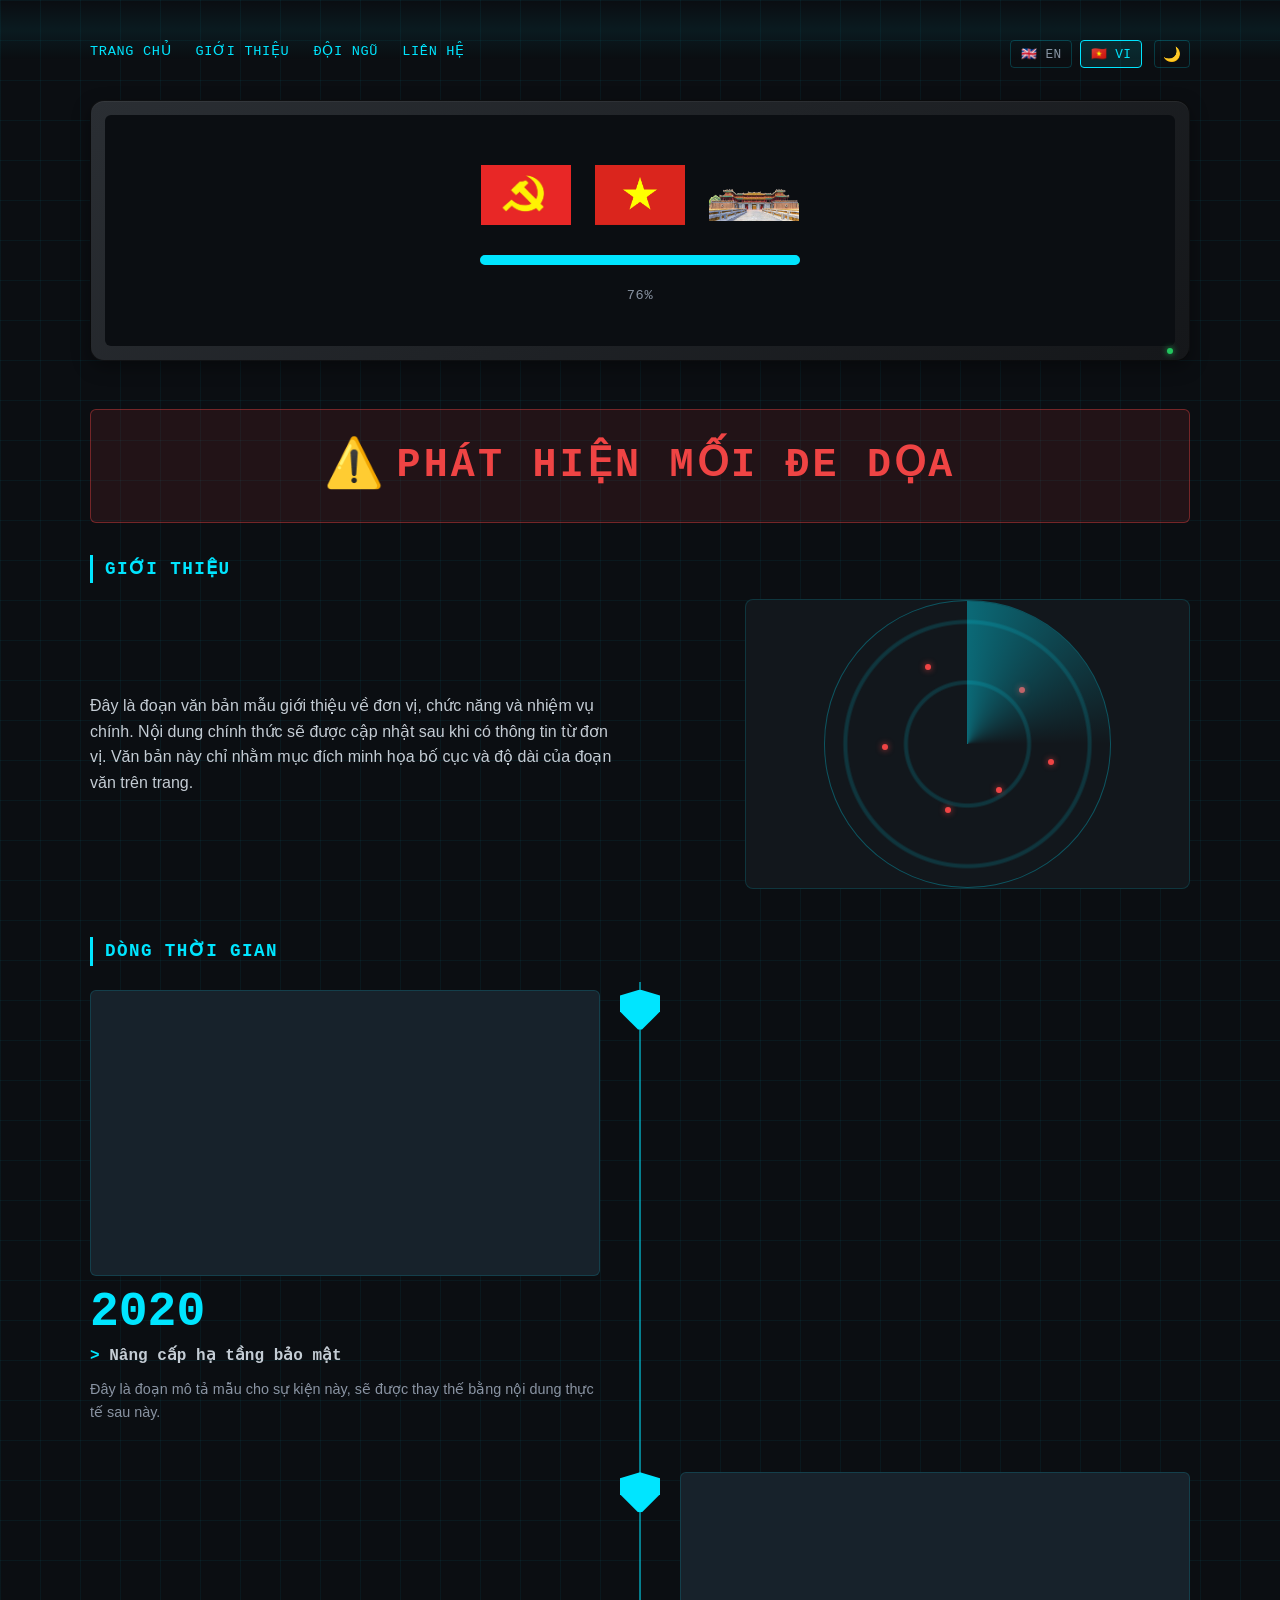
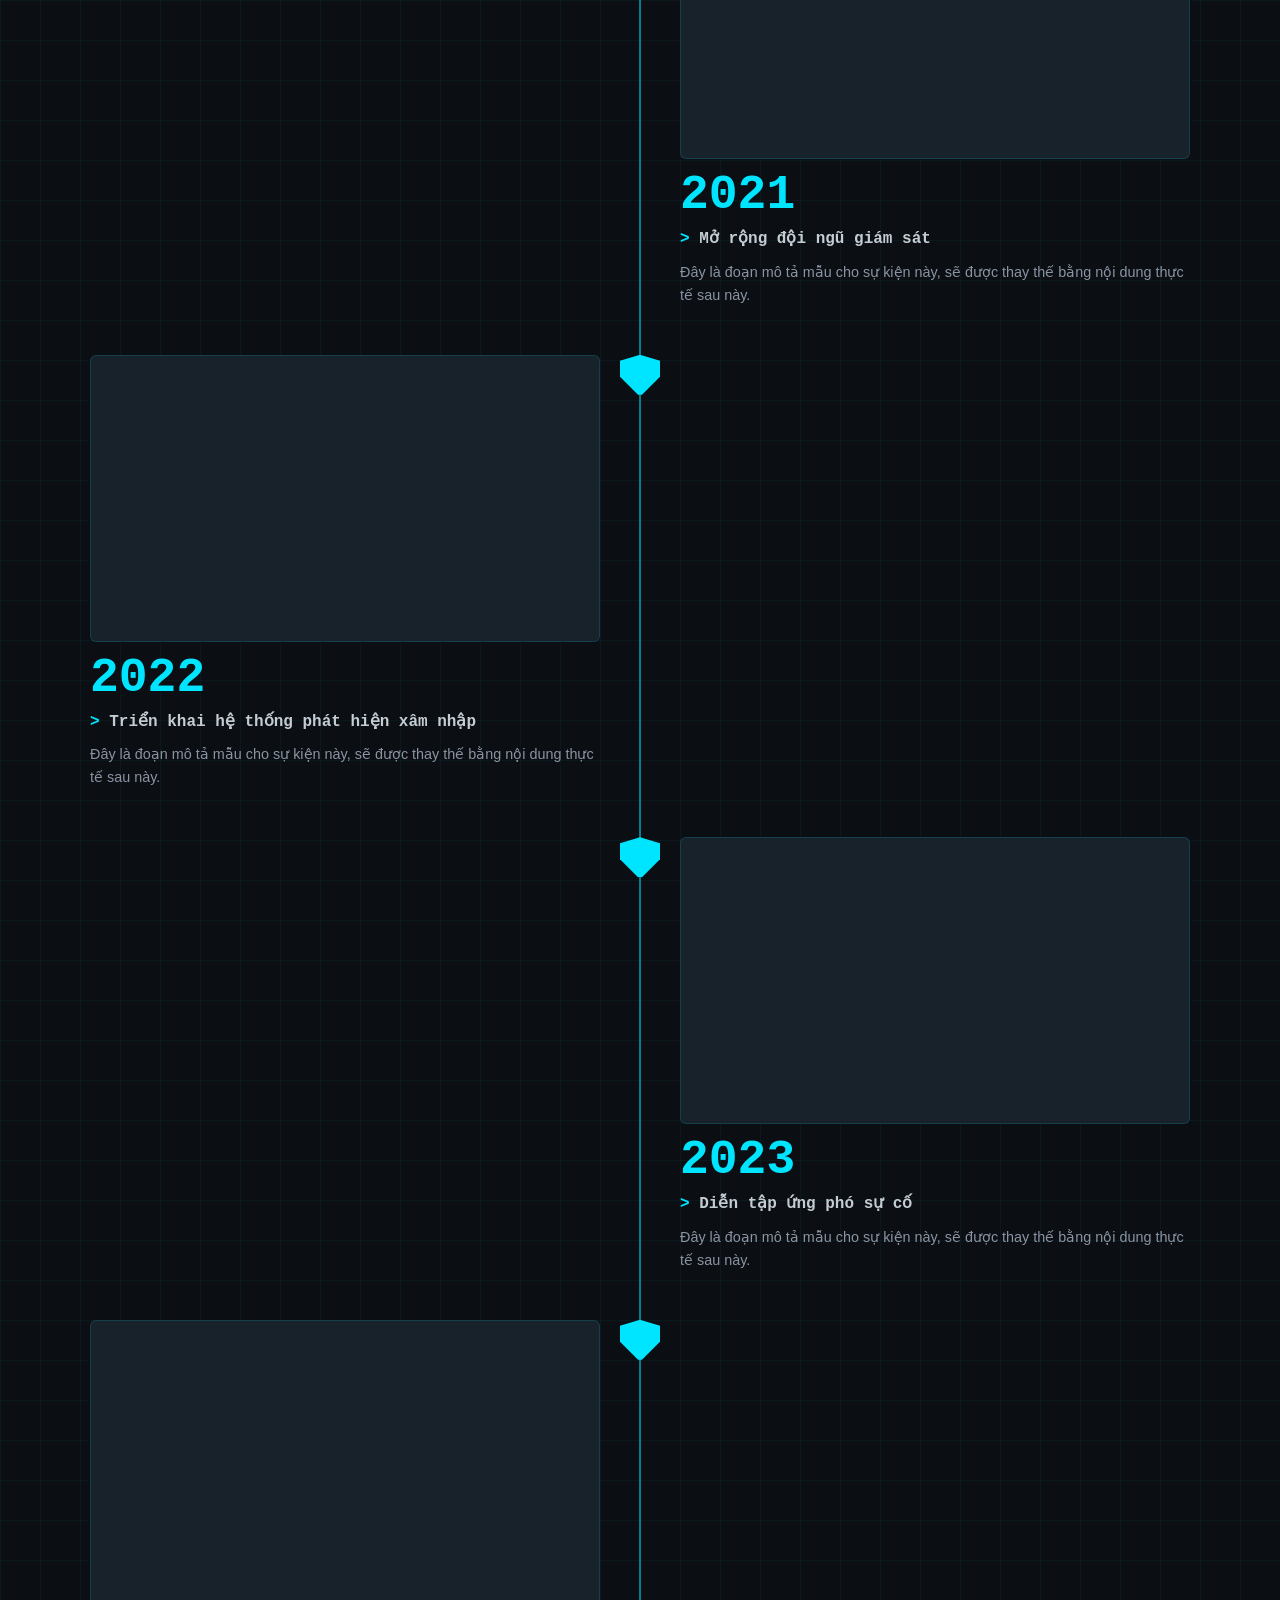
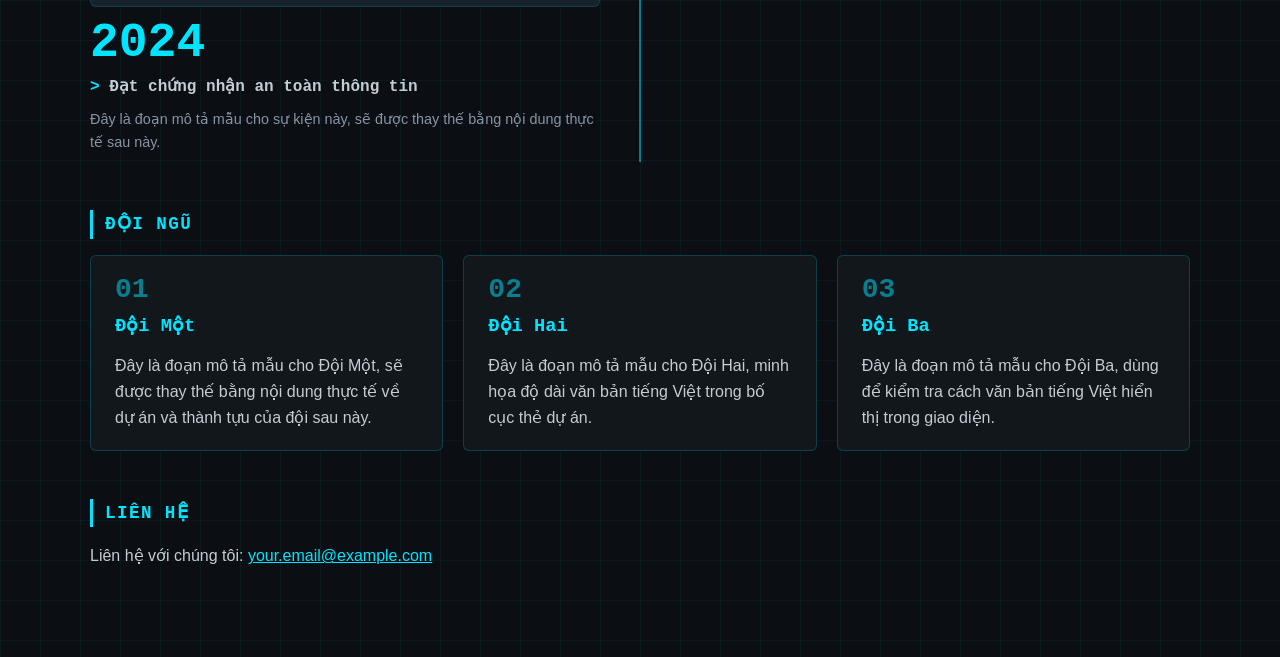
==== index.html @ 14182477 "Add pictures to carousel" ====
<!doctype html>
<html lang="vi">
  <head>
    <meta charset="UTF-8" />
    <meta name="viewport" content="width=device-width, initial-scale=1" />
    <title>Phòng PA05 Portfolio</title>
    <link rel="stylesheet" href="css/base.css" />
    <link rel="stylesheet" href="css/layout.css" />
    <link rel="stylesheet" href="css/components.css" />
    <link rel="stylesheet" href="css/animations.css" />
    <link rel="stylesheet" href="css/themes.css" />
  </head>
  <body data-i18n-title="pageTitleIndex">
    <div class="scanline" aria-hidden="true"></div>

    <a class="skip-link" href="#main-content">Skip to main content</a>

    <header>
      <div class="nav-bar">
        <nav aria-label="Primary">
          <a href="#top" data-i18n="navHome">Trang chủ</a>
          <a href="#about" data-i18n="navAbout">Giới thiệu</a>
          <a href="#teams" data-i18n="navTeams">Đội ngũ</a>
          <a href="#contact" data-i18n="navContact">Liên hệ</a>
        </nav>

        <div class="controls">
          <div class="lang-toggle" role="group" aria-label="Language">
            <button
              type="button"
              class="lang-btn"
              data-lang="en"
              aria-label="Switch to English"
              aria-pressed="false"
            >
              🇬🇧 EN
            </button>
            <button
              type="button"
              class="lang-btn"
              data-lang="vi"
              aria-label="Switch to Vietnamese"
              aria-pressed="true"
            >
              🇻🇳 VI
            </button>
          </div>

          <button
            type="button"
            class="theme-toggle"
            id="theme-toggle"
            aria-label="Toggle light/dark theme"
            aria-pressed="false"
          >
            <span class="theme-icon theme-icon-sun" aria-hidden="true"
              >☀️</span
            >
            <span class="theme-icon theme-icon-moon" aria-hidden="true"
              >🌙</span
            >
          </button>
        </div>
      </div>

      <div class="hero">
        <div class="hero-banner">
          <div class="hero-monitor">
            <div class="hero-monitor-screen" data-phase="final">
              <div class="hero-boot-phase hero-boot-phase--loading" aria-hidden="true">
                <div class="hero-boot-symbols">
                  <img
                    class="hero-boot-symbol hero-boot-symbol--hammer-sickle"
                    src="assets/images/emblem-hammer-sickle.webp"
                    alt=""
                  />
                  <img
                    class="hero-boot-symbol hero-boot-symbol--flag"
                    src="assets/images/vietnam-flag.webp"
                    alt=""
                  />
                  <img
                    class="hero-boot-symbol hero-boot-symbol--citadel"
                    src="assets/images/hue-citadel-cutout.png"
                    alt=""
                  />
                </div>
                <div class="hero-boot-bar-track">
                  <div class="hero-boot-bar-fill"></div>
                </div>
                <span class="hero-boot-percent">0%</span>
              </div>

              <div class="hero-boot-phase hero-boot-phase--logo" aria-hidden="true">
                <img class="hero-boot-logo" src="assets/images/logo.png" alt="" />
                <p class="hero-boot-waiting">Waiting....</p>
              </div>

              <div class="hero-final-layout">
                <div class="hero-name-column">
                  <h1 id="top" class="hero-name-lockup">
                    <span class="hero-name-line" data-i18n="heroNameLine1"
                      >PHÒNG AN NINH MẠNG VÀ PHÒNG CHỐNG TỘI PHẠM SỬ DỤNG CÔNG
                      NGHỆ CAO</span
                    >

                    <span class="hero-center-stack">
                      <span class="hero-center-item hero-center-item--logo is-active">
                        <img
                          class="hero-lockup-logo"
                          src="assets/images/logo.png"
                          alt="Phòng PA05 logo"
                        />
                      </span>
                      <span
                        class="hero-center-item hero-center-item--days"
                        aria-hidden="true"
                      >
                        <span
                          class="hero-stat-number hero-stat-number--days"
                          data-hero-days-number
                        ></span>
                      </span>
                      <span
                        class="hero-center-item hero-center-item--duration"
                        aria-hidden="true"
                      >
                        <span
                          class="hero-stat-number hero-stat-number--duration"
                          data-hero-duration-number
                        ></span>
                      </span>
                    </span>

                    <span class="hero-cycle-label-stack">
                      <span
                        class="hero-cycle-label is-active"
                        data-i18n="heroNameLine2"
                        >CÔNG AN THÀNH PHỐ HUẾ</span
                      >
                      <span
                        class="hero-cycle-label"
                        data-i18n="heroDaysLabel"
                        aria-hidden="true"
                        >Số Ngày Từ Khi Thành Lập</span
                      >
                      <span
                        class="hero-cycle-label"
                        data-i18n="heroTimeLabel"
                        aria-hidden="true"
                        >Thời Gian Từ Khi Thành Lập</span
                      >
                    </span>
                  </h1>
                </div>

                <div
                  class="hero-carousel"
                  role="region"
                  aria-roledescription="carousel"
                  aria-label="Featured images"
                >
            <div class="carousel-track">
              <div
                class="carousel-slide carousel-slide--1 is-active"
                data-slide-index="0"
                aria-hidden="false"
              >
                <img
                  class="carousel-slide-img"
                  src="assets/images/carousel-1.jpg"
                  alt="Ceremony announcing the establishment of the Department of Cyber Security and Hi-Tech Crime Prevention, October 7, 2020"
                />
              </div>
              <div
                class="carousel-slide carousel-slide--2"
                data-slide-index="1"
                aria-hidden="true"
              >
                <img
                  class="carousel-slide-img"
                  src="assets/images/carousel-2.jpg"
                  alt="Officers taking part in a cybersecurity incident response drill"
                />
              </div>
              <div
                class="carousel-slide carousel-slide--3"
                data-slide-index="2"
                aria-hidden="true"
              >
                <img
                  class="carousel-slide-img"
                  src="assets/images/carousel-3.jpg"
                  alt="Officers monitoring systems during a cybersecurity exercise"
                />
              </div>
              <div
                class="carousel-slide carousel-slide--4"
                data-slide-index="3"
                aria-hidden="true"
              >
                <img
                  class="carousel-slide-img"
                  src="assets/images/carousel-4.jpg"
                  alt="Officers assisting with flood relief efforts in Huế"
                />
              </div>
              <div
                class="carousel-slide carousel-slide--5"
                data-slide-index="4"
                aria-hidden="true"
              >
                <img
                  class="carousel-slide-img"
                  src="assets/images/carousel-5.jpg"
                  alt="Department officers at the launch of an online safety awareness campaign"
                />
              </div>
            </div>

            <span class="carousel-corner carousel-corner--tl" aria-hidden="true"></span>
            <span class="carousel-corner carousel-corner--tr" aria-hidden="true"></span>
            <span class="carousel-corner carousel-corner--bl" aria-hidden="true"></span>
            <span class="carousel-corner carousel-corner--br" aria-hidden="true"></span>

            <div class="carousel-cam-label" aria-hidden="true">
              <span class="carousel-live-dot"></span>
              <span class="carousel-cam-text">CAM 01 // LIVE</span>
            </div>

            <button
              type="button"
              class="carousel-arrow carousel-arrow--prev"
              aria-label="Previous image"
            >
              &lsaquo;
            </button>
            <button
              type="button"
              class="carousel-arrow carousel-arrow--next"
              aria-label="Next image"
            >
              &rsaquo;
            </button>

            <div
              class="carousel-dots"
              role="tablist"
              aria-label="Slide navigation"
            >
              <span class="carousel-dot-item is-active">
                <svg class="carousel-dot-ring" viewBox="0 0 24 24" aria-hidden="true">
                  <circle class="carousel-dot-ring-track" cx="12" cy="12" r="10"></circle>
                  <circle class="carousel-dot-ring-fill" cx="12" cy="12" r="10"></circle>
                </svg>
                <button
                  type="button"
                  class="carousel-dot is-active"
                  data-slide-index="0"
                  role="tab"
                  aria-selected="true"
                  aria-label="Go to slide 1"
                ></button>
              </span>
              <span class="carousel-dot-item">
                <svg class="carousel-dot-ring" viewBox="0 0 24 24" aria-hidden="true">
                  <circle class="carousel-dot-ring-track" cx="12" cy="12" r="10"></circle>
                  <circle class="carousel-dot-ring-fill" cx="12" cy="12" r="10"></circle>
                </svg>
                <button
                  type="button"
                  class="carousel-dot"
                  data-slide-index="1"
                  role="tab"
                  aria-selected="false"
                  aria-label="Go to slide 2"
                ></button>
              </span>
              <span class="carousel-dot-item">
                <svg class="carousel-dot-ring" viewBox="0 0 24 24" aria-hidden="true">
                  <circle class="carousel-dot-ring-track" cx="12" cy="12" r="10"></circle>
                  <circle class="carousel-dot-ring-fill" cx="12" cy="12" r="10"></circle>
                </svg>
                <button
                  type="button"
                  class="carousel-dot"
                  data-slide-index="2"
                  role="tab"
                  aria-selected="false"
                  aria-label="Go to slide 3"
                ></button>
              </span>
              <span class="carousel-dot-item">
                <svg class="carousel-dot-ring" viewBox="0 0 24 24" aria-hidden="true">
                  <circle class="carousel-dot-ring-track" cx="12" cy="12" r="10"></circle>
                  <circle class="carousel-dot-ring-fill" cx="12" cy="12" r="10"></circle>
                </svg>
                <button
                  type="button"
                  class="carousel-dot"
                  data-slide-index="3"
                  role="tab"
                  aria-selected="false"
                  aria-label="Go to slide 4"
                ></button>
              </span>
              <span class="carousel-dot-item">
                <svg class="carousel-dot-ring" viewBox="0 0 24 24" aria-hidden="true">
                  <circle class="carousel-dot-ring-track" cx="12" cy="12" r="10"></circle>
                  <circle class="carousel-dot-ring-fill" cx="12" cy="12" r="10"></circle>
                </svg>
                <button
                  type="button"
                  class="carousel-dot"
                  data-slide-index="4"
                  role="tab"
                  aria-selected="false"
                  aria-label="Go to slide 5"
                ></button>
              </span>
            </div>
                </div>
              </div>
            </div>

            <span class="hero-monitor-power" aria-hidden="true"></span>
          </div>
        </div>
      </div>
    </header>

    <main id="main-content">
      <div class="security-sequence" aria-hidden="true">
        <div
          class="security-stage security-alert security-alert--danger"
          data-stage="threat"
        >
          <span class="security-icon" aria-hidden="true">⚠️</span>
          <span class="security-alert-text" data-i18n="securityThreatText"
            >PHÁT HIỆN MỐI ĐE DỌA</span
          >
        </div>
        <div class="security-stage security-terminal" data-stage="terminal">
          <div class="terminal-window">
            <div class="terminal-titlebar">
              <span class="terminal-dot terminal-dot--red"></span>
              <span class="terminal-dot terminal-dot--yellow"></span>
              <span class="terminal-dot terminal-dot--green"></span>
            </div>
            <div class="terminal-body">
              <span class="terminal-prompt">$</span>
              <span class="terminal-text" data-i18n="securityTerminalLine"></span
              ><span class="terminal-cursor">▌</span>
            </div>
          </div>
        </div>
        <div
          class="security-stage security-alert security-alert--safe is-active"
          data-stage="secure"
        >
          <span class="security-icon" aria-hidden="true">🛡️</span>
          <span class="security-alert-text" data-i18n="securitySecureText"
            >HỆ THỐNG AN TOÀN</span
          >
        </div>
      </div>

      <section id="about">
        <h2 data-i18n="aboutHeading">Giới thiệu</h2>
        <div class="about-grid">
          <p data-i18n="aboutText">
            Đây là đoạn văn bản mẫu giới thiệu về đơn vị, chức năng và nhiệm vụ
            chính. Nội dung chính thức sẽ được cập nhật sau khi có thông tin từ
            đơn vị. Văn bản này chỉ nhằm mục đích minh họa bố cục và độ dài của
            đoạn văn trên trang.
          </p>
          <div class="about-visual" aria-hidden="true">
            <div class="radar">
              <span class="radar-dot"></span>
              <span class="radar-dot"></span>
              <span class="radar-dot"></span>
              <span class="radar-dot"></span>
              <span class="radar-dot"></span>
              <span class="radar-dot"></span>
            </div>
          </div>
        </div>
      </section>

      <section id="timeline">
        <h2 data-i18n="timelineHeading">Dòng thời gian</h2>
        <div class="timeline">
          <div class="timeline-line" aria-hidden="true"></div>

          <div class="timeline-event timeline-event--left">
            <div class="timeline-marker" aria-hidden="true"></div>
            <div class="timeline-content">
              <div class="timeline-image" aria-hidden="true"></div>
              <span class="timeline-date" data-i18n="timeline1Date">2020</span>
              <h3 class="timeline-title">
                <span class="timeline-prefix" aria-hidden="true">&gt;</span>
                <span data-i18n="timeline1Title">Nâng cấp hạ tầng bảo mật</span>
              </h3>
              <p data-i18n="timeline1Text">
                Đây là đoạn mô tả mẫu cho sự kiện này, sẽ được thay thế bằng
                nội dung thực tế sau này.
              </p>
            </div>
          </div>

          <div class="timeline-event timeline-event--right">
            <div class="timeline-marker" aria-hidden="true"></div>
            <div class="timeline-content">
              <div class="timeline-image" aria-hidden="true"></div>
              <span class="timeline-date" data-i18n="timeline2Date">2021</span>
              <h3 class="timeline-title">
                <span class="timeline-prefix" aria-hidden="true">&gt;</span>
                <span data-i18n="timeline2Title">Mở rộng đội ngũ giám sát</span>
              </h3>
              <p data-i18n="timeline2Text">
                Đây là đoạn mô tả mẫu cho sự kiện này, sẽ được thay thế bằng
                nội dung thực tế sau này.
              </p>
            </div>
          </div>

          <div class="timeline-event timeline-event--left">
            <div class="timeline-marker" aria-hidden="true"></div>
            <div class="timeline-content">
              <div class="timeline-image" aria-hidden="true"></div>
              <span class="timeline-date" data-i18n="timeline3Date">2022</span>
              <h3 class="timeline-title">
                <span class="timeline-prefix" aria-hidden="true">&gt;</span>
                <span data-i18n="timeline3Title"
                  >Triển khai hệ thống phát hiện xâm nhập</span
                >
              </h3>
              <p data-i18n="timeline3Text">
                Đây là đoạn mô tả mẫu cho sự kiện này, sẽ được thay thế bằng
                nội dung thực tế sau này.
              </p>
            </div>
          </div>

          <div class="timeline-event timeline-event--right">
            <div class="timeline-marker" aria-hidden="true"></div>
            <div class="timeline-content">
              <div class="timeline-image" aria-hidden="true"></div>
              <span class="timeline-date" data-i18n="timeline4Date">2023</span>
              <h3 class="timeline-title">
                <span class="timeline-prefix" aria-hidden="true">&gt;</span>
                <span data-i18n="timeline4Title">Diễn tập ứng phó sự cố</span>
              </h3>
              <p data-i18n="timeline4Text">
                Đây là đoạn mô tả mẫu cho sự kiện này, sẽ được thay thế bằng
                nội dung thực tế sau này.
              </p>
            </div>
          </div>

          <div class="timeline-event timeline-event--left">
            <div class="timeline-marker" aria-hidden="true"></div>
            <div class="timeline-content">
              <div class="timeline-image" aria-hidden="true"></div>
              <span class="timeline-date" data-i18n="timeline5Date">2024</span>
              <h3 class="timeline-title">
                <span class="timeline-prefix" aria-hidden="true">&gt;</span>
                <span data-i18n="timeline5Title"
                  >Đạt chứng nhận an toàn thông tin</span
                >
              </h3>
              <p data-i18n="timeline5Text">
                Đây là đoạn mô tả mẫu cho sự kiện này, sẽ được thay thế bằng
                nội dung thực tế sau này.
              </p>
            </div>
          </div>
        </div>
      </section>

      <section id="teams">
        <h2 data-i18n="teamsHeading">Đội ngũ</h2>
        <div class="team-list">
          <a class="team-card-link" href="team-1.html">
            <div class="team-card">
              <span class="card-number" aria-hidden="true">01</span>
              <h3 data-i18n="team1Title">Đội Một</h3>
              <p data-i18n="team1CardBlurb">
                Đây là đoạn mô tả mẫu cho Đội Một, sẽ được thay thế bằng nội
                dung thực tế về dự án và thành tựu của đội sau này.
              </p>
            </div>
          </a>
          <a class="team-card-link" href="team-2.html">
            <div class="team-card">
              <span class="card-number" aria-hidden="true">02</span>
              <h3 data-i18n="team2Title">Đội Hai</h3>
              <p data-i18n="team2CardBlurb">
                Đây là đoạn mô tả mẫu cho Đội Hai, minh họa độ dài văn bản
                tiếng Việt trong bố cục thẻ dự án.
              </p>
            </div>
          </a>
          <a class="team-card-link" href="team-3.html">
            <div class="team-card">
              <span class="card-number" aria-hidden="true">03</span>
              <h3 data-i18n="team3Title">Đội Ba</h3>
              <p data-i18n="team3CardBlurb">
                Đây là đoạn mô tả mẫu cho Đội Ba, dùng để kiểm tra cách văn bản
                tiếng Việt hiển thị trong giao diện.
              </p>
            </div>
          </a>
        </div>
      </section>

      <section id="contact">
        <h2 data-i18n="contactHeading">Liên hệ</h2>
        <p>
          <span data-i18n="contactLabel">Liên hệ với chúng tôi:</span>
          <a href="mailto:your.email@example.com">your.email@example.com</a>
        </p>
      </section>
    </main>

    <script src="js/translations.js" defer></script>
    <script src="js/theme-toggle.js" defer></script>
    <script src="js/language-toggle.js" defer></script>
    <script src="js/main.js" defer></script>
    <script src="js/carousel.js" defer></script>
    <script src="js/hero-sequence.js" defer></script>
    <script src="js/hero-cycle.js" defer></script>
    <script src="js/animations.js" defer></script>
  </body>
</html>
---- css/base.css ----
:root {
  --bg: #0b0e12;
  --bg-elevated: #12171c;
  --bg-hover: #17222b;
  --text: #c4ccd4;
  --text-muted: #8a94a3;
  --accent: #00e5ff;
  --accent-rgb: 0, 229, 255;
  --font-mono:
    ui-monospace, "SFMono-Regular", Consolas, "Liberation Mono", Menlo,
    monospace;
  --font-sans: -apple-system, "Segoe UI", Roboto, Helvetica, Arial, sans-serif;
}

html {
  box-sizing: border-box;
  scroll-behavior: smooth;
}

*,
*::before,
*::after {
  box-sizing: inherit;
}

.skip-link {
  position: absolute;
  left: -9999px;
  top: 0;
  background-color: var(--bg-elevated);
  color: var(--accent);
  font-family: var(--font-mono);
  padding: 0.5rem 1rem;
  border-radius: 0 0 6px 0;
  z-index: 100;
}

.skip-link:focus {
  left: 0;
}

body {
  background-color: var(--bg);
  background-image:
    linear-gradient(rgba(var(--accent-rgb), 0.05) 1px, transparent 1px),
    linear-gradient(90deg, rgba(var(--accent-rgb), 0.05) 1px, transparent 1px);
  background-size: 40px 40px;
  color: var(--text);
  font-family: var(--font-sans);
  line-height: 1.6;
  padding: 2rem 1.5rem;
  overflow-wrap: break-word;
  transition:
    background-color 0.3s ease,
    color 0.3s ease;
}

h1,
h2,
h3,
p {
  margin: 0;
}

h1,
h2,
h3 {
  font-family: var(--font-mono);
}

h1,
h2 {
  color: var(--accent);
}

h1 {
  font-size: clamp(2rem, 6vw, 3rem);
  letter-spacing: -0.02em;
  margin-bottom: 0.75rem;
}

h2 {
  text-transform: uppercase;
  letter-spacing: 0.08em;
  font-size: 1.1rem;
  border-left: 3px solid var(--accent);
  padding-left: 0.75rem;
  margin-bottom: 1rem;
}

a {
  color: var(--accent);
}
---- css/layout.css ----
header,
main,
body > h1,
body > p {
  max-width: 1100px;
  width: 100%;
  margin-left: auto;
  margin-right: auto;
}

header,
section {
  margin-bottom: 3rem;
}

header p {
  margin-bottom: 1.5rem;
  color: var(--text-muted);
  max-width: 40em;
}

.nav-bar {
  display: flex;
  flex-wrap: wrap;
  justify-content: space-between;
  align-items: center;
  gap: 1rem;
}

nav {
  display: flex;
  flex-wrap: wrap;
  gap: 1.5rem;
}

.controls {
  display: flex;
  align-items: center;
  gap: 0.75rem;
  flex-wrap: wrap;
}

.hero {
  margin-top: 2rem;
}

.about-grid {
  display: grid;
  grid-template-columns: 1fr;
  gap: 2rem;
  align-items: center;
}

@media (min-width: 768px) {
  .about-grid {
    grid-template-columns: 1.4fr 1fr;
  }
}

.about-grid p {
  max-width: 60ch;
}

.team-list {
  display: grid;
  grid-template-columns: 1fr;
  gap: 1.25rem;
}

@media (min-width: 640px) {
  .team-list {
    grid-template-columns: repeat(auto-fit, minmax(240px, 1fr));
  }
}
---- css/components.css ----
.hero-monitor {
  position: relative;
  border-radius: 14px;
  padding: 14px;
  background: linear-gradient(145deg, #2a2e33, #15171a);
  border: 1px solid rgba(0, 0, 0, 0.6);
  box-shadow:
    inset 0 1px 0 rgba(255, 255, 255, 0.05),
    0 6px 18px rgba(0, 0, 0, 0.35);
}

.hero-monitor-power {
  position: absolute;
  bottom: 6px;
  right: 16px;
  width: 6px;
  height: 6px;
  border-radius: 50%;
  background-color: #22c55e;
  box-shadow: 0 0 6px rgba(34, 197, 94, 0.9);
  animation: status-pulse 2.5s ease-in-out infinite;
}

.hero-monitor-screen {
  position: relative;
  border-radius: 6px;
  overflow: hidden;
  background-color: #0b0e12;
}

.hero-boot-phase {
  display: none;
  flex-direction: column;
  align-items: center;
  justify-content: center;
  gap: 1.25rem;
  min-height: 220px;
  padding: 2.5rem 1.5rem;
  text-align: center;
}

.hero-monitor-screen[data-phase="loading"] .hero-boot-phase--loading {
  display: flex;
}

.hero-monitor-screen[data-phase="logo"] .hero-boot-phase--logo {
  display: flex;
}

.hero-boot-symbols {
  display: flex;
  align-items: center;
  justify-content: center;
  gap: 1.5rem;
  height: clamp(50px, 10vw, 80px);
}

.hero-boot-symbol {
  height: 100%;
  width: auto;
  max-width: 90px;
  object-fit: contain;
  opacity: 0;
  transition: opacity 0.4s ease;
}

.hero-boot-symbol.is-active {
  opacity: 1;
}

.hero-boot-bar-track {
  width: 80%;
  max-width: 320px;
  height: 10px;
  border-radius: 6px;
  background-color: rgba(var(--accent-rgb), 0.15);
  overflow: hidden;
}

.hero-boot-bar-fill {
  width: 0%;
  height: 100%;
  background-color: var(--accent);
  box-shadow: 0 0 8px rgba(var(--accent-rgb), 0.6);
  transition: width 2.6s linear;
}

.hero-boot-percent {
  font-family: var(--font-mono);
  font-size: 0.85rem;
  letter-spacing: 0.05em;
  color: var(--text-muted);
}

.hero-boot-logo {
  width: clamp(80px, 14vw, 130px);
  height: auto;
  object-fit: contain;
  opacity: 0;
  animation: hero-fade-scale-in 0.8s ease-out forwards;
}

.hero-boot-waiting {
  margin: 0;
  font-family: var(--font-mono);
  font-size: 0.85rem;
  letter-spacing: 0.05em;
  color: var(--text-muted);
}

.hero-final-layout {
  display: none;
  grid-template-columns: 1fr;
  gap: 1.5rem;
  padding: 1rem;
}

.hero-monitor-screen[data-phase="final"] .hero-final-layout {
  display: grid;
}

@media (min-width: 768px) {
  .hero-final-layout {
    grid-template-columns: 1fr 2fr;
    gap: 2rem;
  }
}

.hero-name-column {
  display: flex;
  align-items: center;
  justify-content: center;
}

.hero-name-lockup {
  display: flex;
  flex-direction: column;
  align-items: center;
  text-align: center;
  gap: 0.6rem;
  margin: 0;
}

.hero-name-line,
.hero-cycle-label {
  font-family: var(--font-mono);
  font-size: clamp(0.7rem, 1.6vw, 0.85rem);
  font-weight: 700;
  letter-spacing: 0.04em;
  line-height: 1.4;
  color: var(--accent);
}

.hero-lockup-logo {
  width: clamp(70px, 12vw, 110px);
  height: auto;
  display: block;
}

.hero-center-stack,
.hero-cycle-label-stack {
  display: grid;
  justify-items: center;
  align-items: center;
  width: 100%;
}

.hero-center-item,
.hero-cycle-label {
  grid-area: 1 / 1;
  opacity: 0;
  transition: opacity 0.6s ease;
}

.hero-center-item.is-active,
.hero-cycle-label.is-active {
  opacity: 1;
}

.hero-stat-number {
  font-family: var(--font-mono);
  font-weight: 700;
  color: var(--accent);
  line-height: 1;
  text-align: center;
}

.hero-stat-number--days {
  font-size: clamp(1.75rem, 6vw, 2.75rem);
  white-space: nowrap;
}

.hero-stat-number--duration {
  font-size: clamp(1rem, 3vw, 1.35rem);
  letter-spacing: 0.02em;
}

.hero-carousel {
  position: relative;
  width: 100%;
  aspect-ratio: 16 / 9;
  overflow: hidden;
  border-radius: 8px;
  border: 1px solid rgba(var(--accent-rgb), 0.2);
  background-color: var(--bg-elevated);
}

.carousel-track {
  position: relative;
  width: 100%;
  height: 100%;
}

.carousel-slide {
  position: absolute;
  inset: 0;
  display: flex;
  align-items: center;
  justify-content: center;
  opacity: 0;
  background-color: var(--bg-elevated);
  transition: opacity 1s ease;
}

.carousel-slide.is-active {
  opacity: 1;
  z-index: 1;
  animation: kenburns 6s ease-out forwards;
}

.carousel-slide-img {
  width: 100%;
  height: 100%;
  object-fit: cover;
  display: block;
}

.carousel-corner {
  position: absolute;
  width: 18px;
  height: 18px;
  z-index: 3;
  opacity: 0.9;
  pointer-events: none;
}

.carousel-corner--tl {
  top: 8px;
  left: 8px;
  border-top: 2px solid var(--accent);
  border-left: 2px solid var(--accent);
}

.carousel-corner--tr {
  top: 8px;
  right: 8px;
  border-top: 2px solid var(--accent);
  border-right: 2px solid var(--accent);
}

.carousel-corner--bl {
  bottom: 8px;
  left: 8px;
  border-bottom: 2px solid var(--accent);
  border-left: 2px solid var(--accent);
}

.carousel-corner--br {
  bottom: 8px;
  right: 8px;
  border-bottom: 2px solid var(--accent);
  border-right: 2px solid var(--accent);
}

.carousel-cam-label {
  position: absolute;
  bottom: 10px;
  left: 30px;
  z-index: 3;
  display: flex;
  align-items: center;
  gap: 0.4rem;
  padding: 0.2rem 0.5rem;
  border-radius: 3px;
  background-color: rgba(0, 0, 0, 0.4);
  font-family: var(--font-mono);
  font-size: 0.65rem;
  letter-spacing: 0.05em;
  color: #ffffff;
}

.carousel-live-dot {
  width: 6px;
  height: 6px;
  border-radius: 50%;
  background-color: #ef4444;
  box-shadow: 0 0 4px rgba(239, 68, 68, 0.8);
  animation: status-pulse 2s ease-in-out infinite;
}

.carousel-arrow {
  position: absolute;
  top: 50%;
  transform: translateY(-50%);
  z-index: 3;
  display: inline-flex;
  align-items: center;
  justify-content: center;
  width: 2.25rem;
  height: 2.25rem;
  border-radius: 50%;
  border: 1px solid rgba(var(--accent-rgb), 0.4);
  background-color: rgba(0, 0, 0, 0.35);
  color: #ffffff;
  font-size: 1.25rem;
  line-height: 1;
  cursor: pointer;
  transition:
    background-color 0.2s ease,
    border-color 0.2s ease,
    transform 0.1s ease;
}

.carousel-arrow:hover,
.carousel-arrow:focus {
  background-color: rgba(0, 0, 0, 0.55);
  border-color: var(--accent);
}

.carousel-arrow:active {
  transform: translateY(-50%) scale(0.92);
}

.carousel-arrow--prev {
  left: 0.75rem;
}

.carousel-arrow--next {
  right: 0.75rem;
}

.carousel-dots {
  position: absolute;
  bottom: 0.75rem;
  left: 50%;
  transform: translateX(-50%);
  z-index: 3;
  display: flex;
  gap: 0.5rem;
}

.carousel-dot-item {
  position: relative;
  display: inline-flex;
  align-items: center;
  justify-content: center;
  width: 1.1rem;
  height: 1.1rem;
}

.carousel-dot-ring {
  position: absolute;
  inset: 0;
  width: 100%;
  height: 100%;
  transform: rotate(-90deg);
  opacity: 0;
  transition: opacity 0.2s ease;
  pointer-events: none;
}

.carousel-dot-item.is-active .carousel-dot-ring {
  opacity: 1;
}

.carousel-dot-ring-track {
  fill: none;
  stroke: rgba(255, 255, 255, 0.25);
  stroke-width: 1.5;
}

.carousel-dot-ring-fill {
  fill: none;
  stroke: var(--accent);
  stroke-width: 1.5;
  stroke-linecap: round;
  stroke-dasharray: 62.83;
  stroke-dashoffset: 62.83;
}

.carousel-dot-item.is-active .carousel-dot-ring-fill {
  animation: carousel-ring-fill var(--ring-duration, 4000ms) linear forwards;
}

.carousel-dot {
  position: relative;
  z-index: 1;
  width: 0.55rem;
  height: 0.55rem;
  border-radius: 50%;
  border: 1px solid rgba(255, 255, 255, 0.6);
  background-color: rgba(255, 255, 255, 0.25);
  padding: 0;
  cursor: pointer;
  transition:
    background-color 0.2s ease,
    transform 0.15s ease;
}

.carousel-dot:hover,
.carousel-dot:focus {
  background-color: rgba(255, 255, 255, 0.6);
}

.carousel-dot.is-active {
  background-color: var(--accent);
  border-color: var(--accent);
  transform: scale(1.2);
  animation: carousel-dot-glow 1.6s ease-in-out infinite;
}

@media (max-width: 480px) {
  .carousel-arrow {
    width: 1.75rem;
    height: 1.75rem;
    font-size: 1rem;
  }

  .carousel-dot {
    width: 0.45rem;
    height: 0.45rem;
  }

  .carousel-corner {
    width: 12px;
    height: 12px;
  }

  .carousel-cam-label {
    left: 22px;
    font-size: 0.55rem;
    padding: 0.15rem 0.4rem;
  }
}

.security-sequence {
  display: grid;
  margin-bottom: 2rem;
}

.security-stage {
  grid-column: 1;
  grid-row: 1;
  width: 100%;
  display: flex;
  align-items: center;
  flex-wrap: wrap;
  gap: 0.75rem;
  min-width: 0;
  opacity: 0;
  pointer-events: none;
  transition: opacity 0.4s ease;
}

.security-stage.is-active {
  opacity: 1;
}

.security-alert {
  justify-content: center;
  padding: 1.5rem 1.5rem;
  border-radius: 6px;
  border: 1px solid transparent;
  font-family: var(--font-mono);
  transform: scale(0.85);
  transition:
    opacity 0.4s ease,
    transform 0.4s ease;
}

.security-alert.is-active {
  transform: scale(1);
}

.security-alert-text {
  font-size: clamp(1.5rem, 5vw, 2.5rem);
  font-weight: 700;
  letter-spacing: 0.08em;
  text-align: center;
}

.security-icon {
  flex-shrink: 0;
  font-size: clamp(1.75rem, 5.5vw, 3rem);
  line-height: 1;
}

.security-alert--danger {
  background-color: rgba(239, 68, 68, 0.1);
  border-color: rgba(239, 68, 68, 0.4);
  color: #ef4444;
}

.security-alert--danger.is-active {
  animation: security-alert-flicker 1.1s infinite;
}

.security-alert--danger.is-active .security-icon {
  animation: security-icon-flicker 0.35s infinite;
}

.security-alert--safe {
  background-color: rgba(34, 197, 94, 0.1);
  border-color: rgba(34, 197, 94, 0.4);
  color: #22c55e;
}

.security-alert--safe .security-icon {
  animation: status-pulse 2s ease-in-out infinite;
}

.security-terminal {
  align-items: stretch;
}

.terminal-window {
  width: 100%;
  border-radius: 6px;
  overflow: hidden;
  background-color: var(--bg-elevated);
  border: 1px solid rgba(var(--accent-rgb), 0.3);
  font-family: var(--font-mono);
  font-size: 0.85rem;
}

.terminal-titlebar {
  display: flex;
  gap: 0.4rem;
  padding: 0.5rem 0.75rem;
  background-color: rgba(var(--accent-rgb), 0.08);
  border-bottom: 1px solid rgba(var(--accent-rgb), 0.2);
}

.terminal-dot {
  width: 8px;
  height: 8px;
  border-radius: 50%;
}

.terminal-dot--red {
  background-color: #ef4444;
}

.terminal-dot--yellow {
  background-color: #eab308;
}

.terminal-dot--green {
  background-color: #22c55e;
}

.terminal-body {
  display: flex;
  align-items: center;
  flex-wrap: wrap;
  gap: 0.4rem;
  min-width: 0;
  padding: 0.75rem 1.25rem;
  color: var(--accent);
}

.terminal-prompt {
  font-weight: 700;
  flex-shrink: 0;
}

.terminal-text {
  min-width: 0;
  overflow-wrap: break-word;
}

.terminal-cursor {
  animation: terminal-cursor-blink 0.8s steps(1) infinite;
}

nav a {
  position: relative;
  display: inline-block;
  font-family: var(--font-mono);
  text-transform: uppercase;
  font-size: 0.85rem;
  letter-spacing: 0.05em;
  text-decoration: none;
  padding-bottom: 0.2rem;
  transition:
    transform 0.1s ease,
    text-shadow 0.2s ease;
}

nav a::after {
  content: "";
  position: absolute;
  left: 0;
  bottom: 0;
  width: 100%;
  height: 2px;
  background-color: var(--accent);
  transform: scaleX(0);
  transform-origin: left;
  transition: transform 0.2s ease;
}

nav a:hover,
nav a:focus {
  text-shadow: 0 0 8px rgba(var(--accent-rgb), 0.6);
}

nav a:hover::after,
nav a:focus::after {
  transform: scaleX(1);
}

nav a:active {
  transform: scale(0.95);
}

nav a.active {
  text-shadow: 0 0 8px rgba(var(--accent-rgb), 0.6);
}

nav a.active::after {
  transform: scaleX(1);
}

.lang-toggle {
  display: flex;
  gap: 0.5rem;
}

.lang-btn {
  font-family: var(--font-mono);
  font-size: 0.8rem;
  letter-spacing: 0.03em;
  color: var(--text-muted);
  background: transparent;
  border: 1px solid rgba(var(--accent-rgb), 0.2);
  border-radius: 4px;
  padding: 0.3rem 0.6rem;
  cursor: pointer;
  transition:
    color 0.2s ease,
    border-color 0.2s ease,
    background-color 0.2s ease,
    transform 0.1s ease;
}

.lang-btn:hover,
.lang-btn:focus {
  color: var(--accent);
  border-color: rgba(var(--accent-rgb), 0.5);
}

.lang-btn:active {
  transform: scale(0.95);
}

.lang-btn.is-active {
  color: var(--accent);
  border-color: var(--accent);
  background-color: rgba(var(--accent-rgb), 0.1);
}

.theme-toggle {
  display: inline-flex;
  align-items: center;
  justify-content: center;
  font-size: 0.9rem;
  line-height: 1;
  color: var(--text-muted);
  background: transparent;
  border: 1px solid rgba(var(--accent-rgb), 0.2);
  border-radius: 4px;
  padding: 0.35rem 0.5rem;
  cursor: pointer;
  transition:
    color 0.2s ease,
    border-color 0.2s ease,
    background-color 0.2s ease,
    transform 0.1s ease;
}

.theme-toggle:hover,
.theme-toggle:focus {
  color: var(--accent);
  border-color: rgba(var(--accent-rgb), 0.5);
}

.theme-toggle:active {
  transform: scale(0.95);
}

.theme-icon-sun {
  display: none;
}

.about-visual {
  display: flex;
  align-items: center;
  justify-content: center;
  min-height: 220px;
  border: 1px solid rgba(var(--accent-rgb), 0.15);
  border-radius: 8px;
  background-color: var(--bg-elevated);
}

.radar {
  position: relative;
  width: 65%;
  aspect-ratio: 1;
  border-radius: 50%;
  overflow: hidden;
  border: 1px solid rgba(var(--accent-rgb), 0.3);
  background: radial-gradient(
    circle,
    transparent 0 29%,
    rgba(var(--accent-rgb), 0.15) 30% 31%,
    transparent 32% 59%,
    rgba(var(--accent-rgb), 0.15) 60% 61%,
    transparent 62% 100%
  );
}

.radar::after {
  content: "";
  position: absolute;
  inset: 0;
  background: conic-gradient(rgba(var(--accent-rgb), 0.4), transparent 25%);
  animation: radar-spin 4s linear infinite;
}

.radar-dot {
  position: absolute;
  width: 6px;
  height: 6px;
  border-radius: 50%;
  background-color: #ef4444;
  box-shadow: 0 0 6px rgba(239, 68, 68, 0.8);
  opacity: 0;
  transform: scale(0.4);
  transition:
    opacity 0.25s ease,
    transform 0.25s ease;
  pointer-events: none;
}

.radar-dot.is-active {
  opacity: 1;
  transform: scale(1);
}

.radar-dot:nth-child(1) {
  top: 22%;
  left: 35%;
}

.radar-dot:nth-child(2) {
  top: 30%;
  left: 68%;
}

.radar-dot:nth-child(3) {
  top: 50%;
  left: 20%;
}

.radar-dot:nth-child(4) {
  top: 55%;
  left: 78%;
}

.radar-dot:nth-child(5) {
  top: 72%;
  left: 42%;
}

.radar-dot:nth-child(6) {
  top: 65%;
  left: 60%;
}

.team-card {
  position: relative;
  overflow: hidden;
  background-color: var(--bg-elevated);
  border: 1px solid rgba(var(--accent-rgb), 0.2);
  border-radius: 6px;
  padding: 1.25rem 1.5rem;
  min-width: 0;
  transition:
    transform 0.2s ease,
    box-shadow 0.2s ease,
    background-color 0.2s ease,
    border-color 0.2s ease;
}

.team-card::before {
  content: "";
  position: absolute;
  top: 0;
  left: 0;
  width: 40%;
  height: 100%;
  background: linear-gradient(
    100deg,
    transparent,
    rgba(var(--accent-rgb), 0.15),
    transparent
  );
  transform: translateX(-250%);
  transition: transform 0.6s ease;
  pointer-events: none;
}

.team-card-link:hover .team-card::before,
.team-card-link:focus .team-card::before {
  transform: translateX(250%);
}

.card-number {
  display: block;
  font-family: var(--font-mono);
  font-size: 1.75rem;
  font-weight: 700;
  color: var(--accent);
  opacity: 0.5;
  line-height: 1;
  margin-bottom: 0.5rem;
}

.team-card h3 {
  color: var(--accent);
  margin-bottom: 0.75rem;
}

.team-card-link:hover .team-card,
.team-card-link:focus .team-card {
  transform: translateY(-4px);
  box-shadow:
    0 0 24px rgba(var(--accent-rgb), 0.25),
    0 6px 16px rgba(0, 0, 0, 0.5);
  background-color: var(--bg-hover);
  border-color: rgba(var(--accent-rgb), 0.5);
}

.team-card-link {
  display: block;
  min-width: 0;
  color: inherit;
  text-decoration: none;
}

.timeline {
  position: relative;
  padding: 0.5rem 0;
}

.timeline-line {
  position: absolute;
  left: 50%;
  top: 0;
  bottom: 0;
  width: 2px;
  transform: translateX(-50%);
  background-color: rgba(var(--accent-rgb), 0.5);
  animation: timeline-pulse 2.5s ease-in-out infinite;
}

.timeline-event {
  position: relative;
  display: flex;
  width: 100%;
}

.timeline-event:not(:last-child) {
  margin-bottom: 3rem;
}

.timeline-event--left {
  justify-content: flex-start;
}

.timeline-event--right {
  justify-content: flex-end;
}

.timeline-event--left.timeline-reveal {
  transform: translateX(-40px);
}

.timeline-event--right.timeline-reveal {
  transform: translateX(40px);
}

.timeline-event.timeline-reveal {
  opacity: 0;
  transition:
    opacity 0.6s ease,
    transform 0.6s ease;
}

.timeline-event.timeline-reveal.is-visible {
  opacity: 1;
  transform: translateX(0);
}

.timeline-marker {
  position: absolute;
  left: 50%;
  top: 0;
  transform: translateX(-50%);
  width: clamp(1.75rem, 5vw, 2.5rem);
  height: clamp(1.75rem, 5vw, 2.5rem);
  background-color: var(--accent);
  clip-path: polygon(
    50% 0%,
    100% 15%,
    100% 55%,
    55% 100%,
    45% 100%,
    0% 55%,
    0% 15%
  );
  filter: drop-shadow(0 0 6px rgba(var(--accent-rgb), 0.6));
  z-index: 2;
}

.timeline-content {
  width: calc(50% - 2.5rem);
  min-width: 0;
}

.timeline-image {
  width: 100%;
  aspect-ratio: 16 / 9;
  background-color: var(--bg-hover);
  border: 1px solid rgba(var(--accent-rgb), 0.15);
  border-radius: 6px;
  margin-bottom: 0.75rem;
}

.timeline-date {
  display: block;
  font-family: var(--font-mono);
  font-size: clamp(2rem, 6vw, 3rem);
  font-weight: 700;
  line-height: 1;
  color: var(--accent);
  margin-bottom: 0.5rem;
}

.timeline-title {
  font-family: var(--font-mono);
  font-size: 1rem;
  margin-bottom: 0.5rem;
}

.timeline-prefix {
  color: var(--accent);
  font-weight: 700;
}

.timeline-content p {
  color: var(--text-muted);
  font-size: 0.9rem;
}

@media (max-width: 560px) {
  .timeline-content {
    width: calc(50% - 1.75rem);
  }

  .timeline-marker {
    width: 1.5rem;
    height: 1.5rem;
  }

  .timeline-image {
    margin-bottom: 0.5rem;
  }

  .timeline-title {
    font-size: 0.85rem;
  }

  .timeline-content p {
    font-size: 0.78rem;
  }

  .timeline-event:not(:last-child) {
    margin-bottom: 2rem;
  }
}
---- css/animations.css ----
@media (prefers-reduced-motion: reduce) {
  html {
    scroll-behavior: auto;
  }

  *,
  *::before,
  *::after {
    transition: none !important;
    animation: none !important;
  }
}

.scanline {
  position: fixed;
  top: 0;
  left: 0;
  width: 100%;
  height: 60px;
  background: linear-gradient(
    to bottom,
    transparent,
    rgba(var(--accent-rgb), 0.06),
    transparent
  );
  pointer-events: none;
  z-index: 1;
  animation: scanline-move 8s linear infinite;
}

@keyframes scanline-move {
  0% {
    transform: translateY(-60px);
  }
  100% {
    transform: translateY(100vh);
  }
}

.reveal {
  opacity: 0;
  transform: translateY(20px);
  transition:
    opacity 0.5s ease,
    transform 0.5s ease;
}

.reveal.is-visible {
  opacity: 1;
  transform: translateY(0);
}

@keyframes security-alert-flicker {
  0%,
  100% {
    opacity: 1;
    box-shadow: 0 0 16px rgba(239, 68, 68, 0.4);
    border-color: rgba(239, 68, 68, 0.9);
  }
  4% {
    opacity: 0.4;
    box-shadow: none;
    border-color: rgba(239, 68, 68, 0.4);
  }
  8% {
    opacity: 1;
  }
  12% {
    opacity: 0.3;
    box-shadow: none;
  }
  16% {
    opacity: 1;
    box-shadow: 0 0 16px rgba(239, 68, 68, 0.4);
  }
  45% {
    opacity: 0.5;
    box-shadow: none;
  }
  48% {
    opacity: 1;
  }
  70% {
    opacity: 0.35;
    box-shadow: none;
  }
  73% {
    opacity: 1;
    box-shadow: 0 0 16px rgba(239, 68, 68, 0.4);
  }
}

@keyframes security-icon-flicker {
  0%,
  49% {
    opacity: 1;
  }
  50%,
  100% {
    opacity: 0.3;
  }
}

@keyframes status-pulse {
  0%,
  100% {
    opacity: 1;
    transform: scale(1);
  }
  50% {
    opacity: 0.4;
    transform: scale(0.8);
  }
}

@keyframes terminal-cursor-blink {
  0%,
  49% {
    opacity: 1;
  }
  50%,
  100% {
    opacity: 0;
  }
}

@keyframes radar-spin {
  to {
    transform: rotate(360deg);
  }
}

@keyframes kenburns {
  0% {
    transform: scale(1) translate(0, 0);
  }
  100% {
    transform: scale(1.12) translate(-2%, -2%);
  }
}

@keyframes carousel-ring-fill {
  from {
    stroke-dashoffset: 62.83;
  }
  to {
    stroke-dashoffset: 0;
  }
}

@keyframes carousel-dot-glow {
  0%,
  100% {
    box-shadow: 0 0 4px rgba(var(--accent-rgb), 0.4);
  }
  50% {
    box-shadow: 0 0 10px rgba(var(--accent-rgb), 0.9);
  }
}

@keyframes hero-fade-scale-in {
  from {
    opacity: 0;
    transform: scale(0.85);
  }
  to {
    opacity: 1;
    transform: scale(1);
  }
}

@keyframes timeline-pulse {
  0%,
  100% {
    opacity: 0.6;
    box-shadow: 0 0 6px rgba(var(--accent-rgb), 0.4);
  }
  50% {
    opacity: 1;
    box-shadow: 0 0 16px rgba(var(--accent-rgb), 0.8);
  }
}
---- css/themes.css ----
:root[data-theme="light"] {
  --bg: #f4f6f8;
  --bg-elevated: #ffffff;
  --bg-hover: #e8ecf0;
  --text: #1b2430;
  --text-muted: #5b6572;
  --accent: #006c80;
  --accent-rgb: 0, 108, 128;
}

[data-theme="light"] .scanline {
  display: none;
}

[data-theme="light"] body {
  background-color: #ffffff;
  background-image: linear-gradient(180deg, #e9eef4 0, #ffffff 640px);
  background-repeat: no-repeat;
}

[data-theme="light"] .theme-icon-sun {
  display: inline;
}

[data-theme="light"] .theme-icon-moon {
  display: none;
}

[data-theme="light"] .about-visual {
  background: linear-gradient(
    135deg,
    rgba(var(--accent-rgb), 0.12),
    rgba(var(--accent-rgb), 0.02)
  );
  border-color: rgba(var(--accent-rgb), 0.3);
  box-shadow: 0 4px 16px rgba(16, 24, 40, 0.08);
}

[data-theme="light"] .radar {
  border-color: rgba(var(--accent-rgb), 0.45);
  background: radial-gradient(
    circle,
    transparent 0 29%,
    rgba(var(--accent-rgb), 0.28) 30% 31%,
    transparent 32% 59%,
    rgba(var(--accent-rgb), 0.28) 60% 61%,
    transparent 62% 100%
  );
}

[data-theme="light"] .radar::after {
  background: conic-gradient(rgba(var(--accent-rgb), 0.55), transparent 25%);
}

[data-theme="light"] .team-card {
  border-top: 3px solid var(--accent);
  box-shadow:
    0 1px 3px rgba(16, 24, 40, 0.06),
    0 4px 14px rgba(16, 24, 40, 0.07);
}

[data-theme="light"] .team-card-link:hover .team-card,
[data-theme="light"] .team-card-link:focus .team-card {
  box-shadow:
    0 10px 24px rgba(16, 24, 40, 0.12),
    0 2px 8px rgba(var(--accent-rgb), 0.18);
}
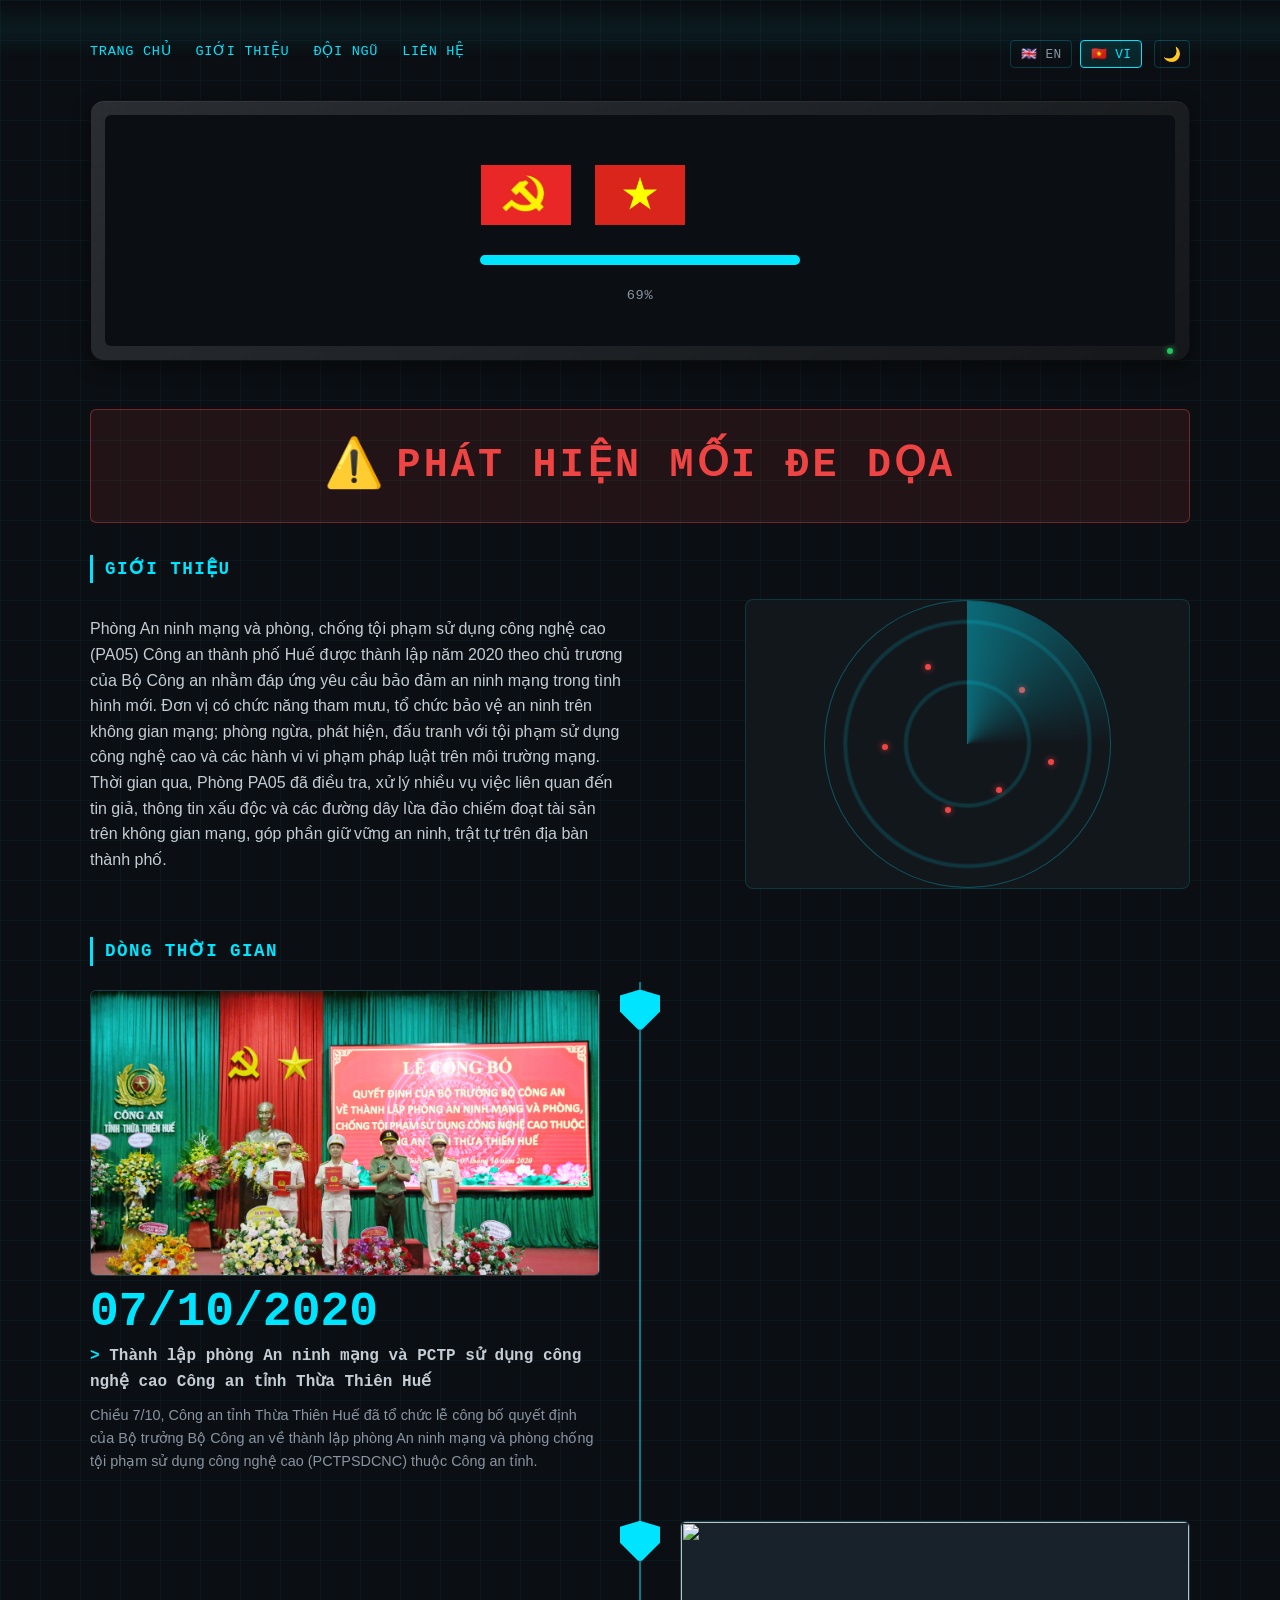
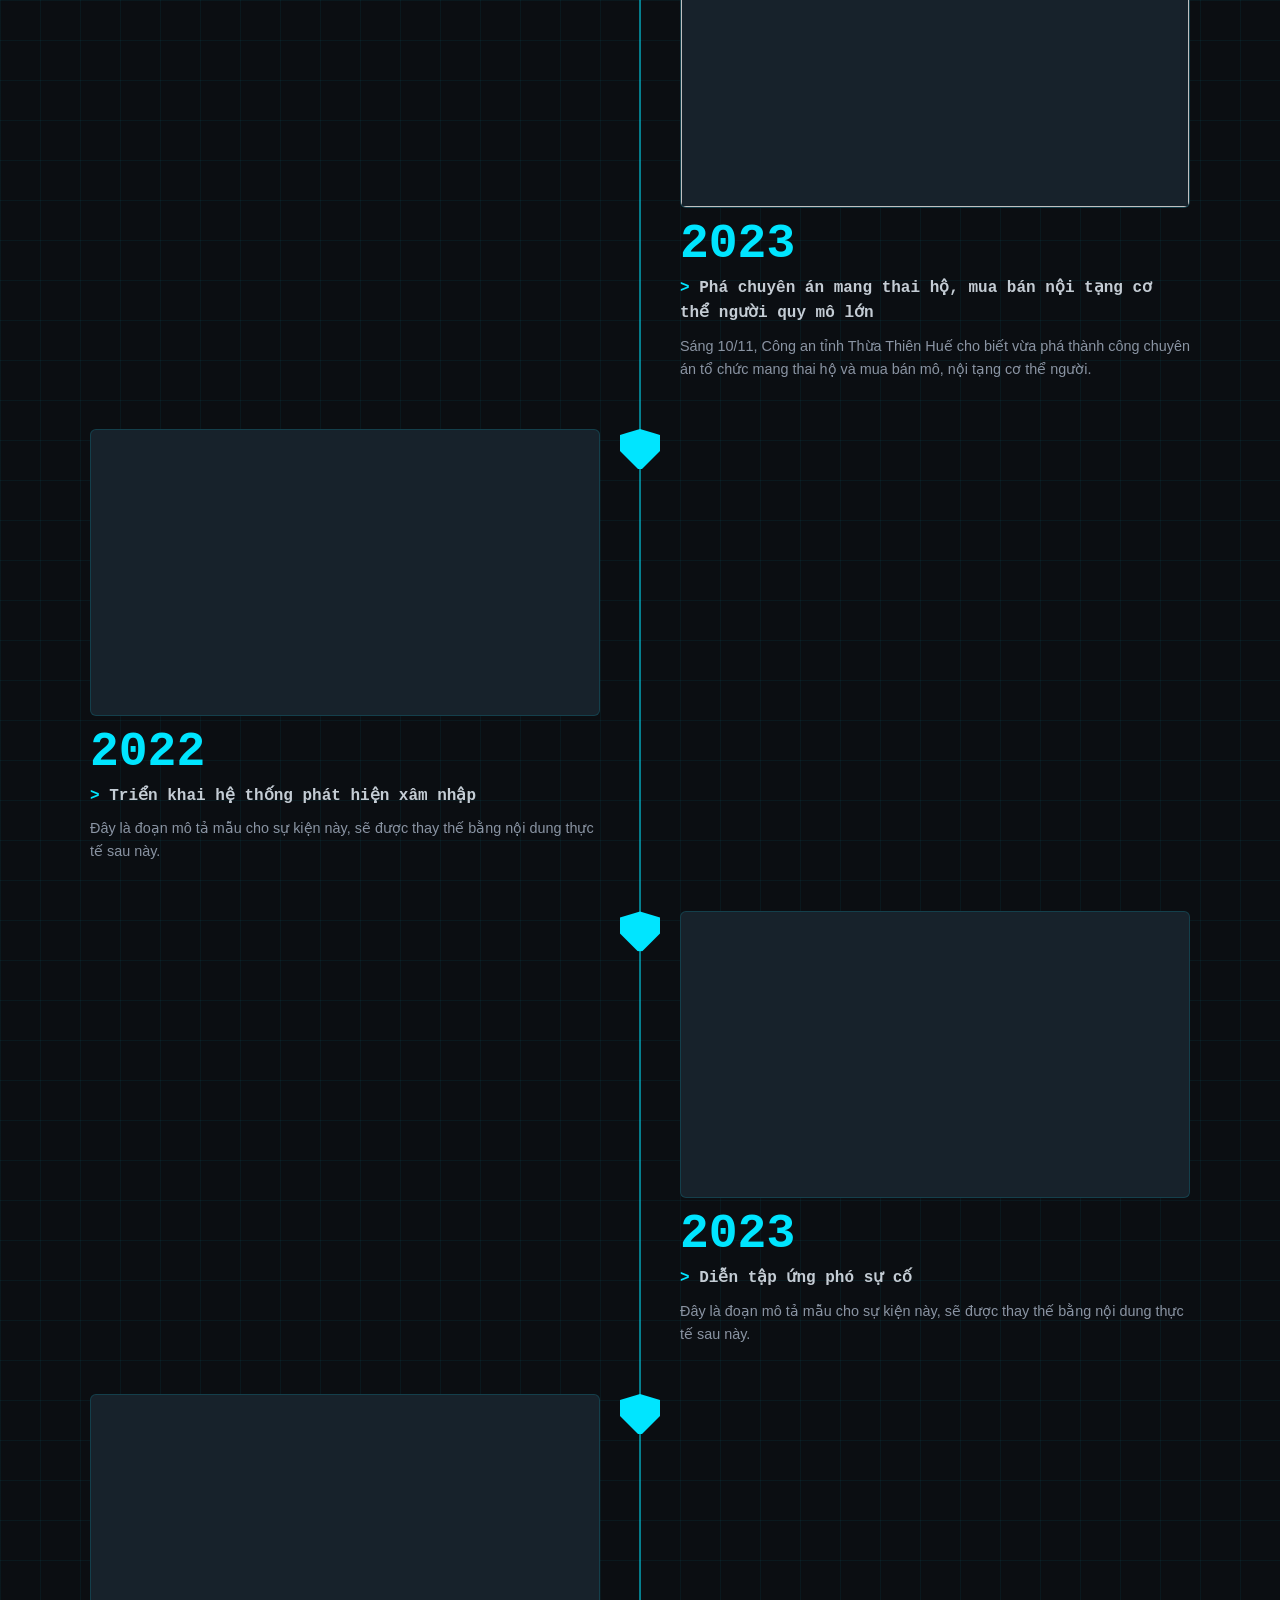
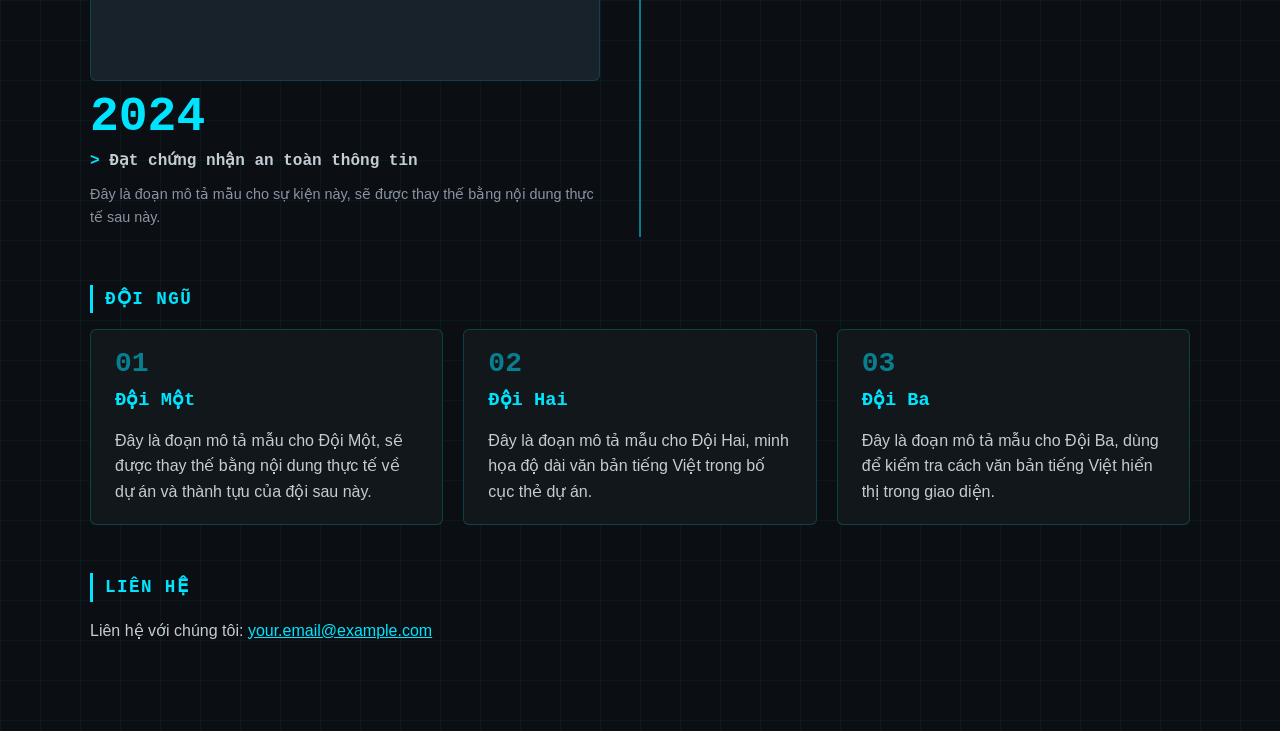
==== commit 26e67190: "Add events" ====
--- a/index.html
+++ b/index.html
@@ -395,15 +395,38 @@
           <div class="timeline-event timeline-event--left">
             <div class="timeline-marker" aria-hidden="true"></div>
             <div class="timeline-content">
-              <div class="timeline-image" aria-hidden="true"></div>
-              <span class="timeline-date" data-i18n="timeline1Date">2020</span>
+              <a
+                class="timeline-image timeline-image--link"
+                href="https://cand.vn/thanh-lap-phong-an-ninh-mang-va-pctp-su-dung-cong-nghe-cao-cong-an-tinh-thua-thien-hue-post583348.html"
+                target="_blank"
+                rel="noopener noreferrer"
+                aria-label="Read the full article (opens in a new tab)"
+              >
+                <img
+                  class="timeline-image-default"
+                  src="assets/images/default-1.jpg"
+                  alt=""
+                />
+                <img
+                  class="timeline-image-hover"
+                  src="assets/images/hover-1.jpg"
+                  alt=""
+                  aria-hidden="true"
+                />
+              </a>
+              <span class="timeline-date" data-i18n="timeline1Date">07/10/2020</span>
               <h3 class="timeline-title">
                 <span class="timeline-prefix" aria-hidden="true">&gt;</span>
-                <span data-i18n="timeline1Title">Nâng cấp hạ tầng bảo mật</span>
+                <span data-i18n="timeline1Title"
+                  >Thành lập phòng An ninh mạng và PCTP sử dụng công nghệ cao
+                  Công an tỉnh Thừa Thiên Huế</span
+                >
               </h3>
               <p data-i18n="timeline1Text">
-                Đây là đoạn mô tả mẫu cho sự kiện này, sẽ được thay thế bằng
-                nội dung thực tế sau này.
+                Chiều 7/10, Công an tỉnh Thừa Thiên Huế đã tổ chức lễ công bố
+                quyết định của Bộ trưởng Bộ Công an về thành lập phòng An ninh
+                mạng và phòng chống tội phạm sử dụng công nghệ cao
+                (PCTPSDCNC) thuộc Công an tỉnh.
               </p>
             </div>
           </div>
@@ -411,15 +434,37 @@
           <div class="timeline-event timeline-event--right">
             <div class="timeline-marker" aria-hidden="true"></div>
             <div class="timeline-content">
-              <div class="timeline-image" aria-hidden="true"></div>
-              <span class="timeline-date" data-i18n="timeline2Date">2021</span>
+              <a
+                class="timeline-image timeline-image--link"
+                href="https://baochinhphu.vn/pha-chuyen-an-mang-thai-ho-mua-ban-noi-tang-co-the-nguoi-quy-mo-lon-102231110115000641.htm"
+                target="_blank"
+                rel="noopener noreferrer"
+                aria-label="Read the full article (opens in a new tab)"
+              >
+                <img
+                  class="timeline-image-default"
+                  src="assets/images/default-2.jpg"
+                  alt=""
+                />
+                <img
+                  class="timeline-image-hover"
+                  src="assets/images/hover-2.jpg"
+                  alt=""
+                  aria-hidden="true"
+                />
+              </a>
+              <span class="timeline-date" data-i18n="timeline2Date">2023</span>
               <h3 class="timeline-title">
                 <span class="timeline-prefix" aria-hidden="true">&gt;</span>
-                <span data-i18n="timeline2Title">Mở rộng đội ngũ giám sát</span>
+                <span data-i18n="timeline2Title"
+                  >Phá chuyên án mang thai hộ, mua bán nội tạng cơ thể người
+                  quy mô lớn</span
+                >
               </h3>
               <p data-i18n="timeline2Text">
-                Đây là đoạn mô tả mẫu cho sự kiện này, sẽ được thay thế bằng
-                nội dung thực tế sau này.
+                Sáng 10/11, Công an tỉnh Thừa Thiên Huế cho biết vừa phá thành
+                công chuyên án tổ chức mang thai hộ và mua bán mô, nội tạng cơ
+                thể người.
               </p>
             </div>
           </div>
--- a/css/components.css
+++ b/css/components.css
@@ -948,6 +948,34 @@
   margin-bottom: 0.75rem;
 }
 
+.timeline-image--link {
+  position: relative;
+  display: block;
+  overflow: hidden;
+}
+
+.timeline-image-default,
+.timeline-image-hover {
+  position: absolute;
+  inset: 0;
+  width: 100%;
+  height: 100%;
+  object-fit: cover;
+  display: block;
+}
+
+.timeline-image-hover {
+  opacity: 0;
+  transition: opacity 0.5s ease;
+}
+
+@media (hover: hover) and (pointer: fine) {
+  .timeline-image--link:hover .timeline-image-hover,
+  .timeline-image--link:focus-visible .timeline-image-hover {
+    opacity: 1;
+  }
+}
+
 .timeline-date {
   display: block;
   font-family: var(--font-mono);
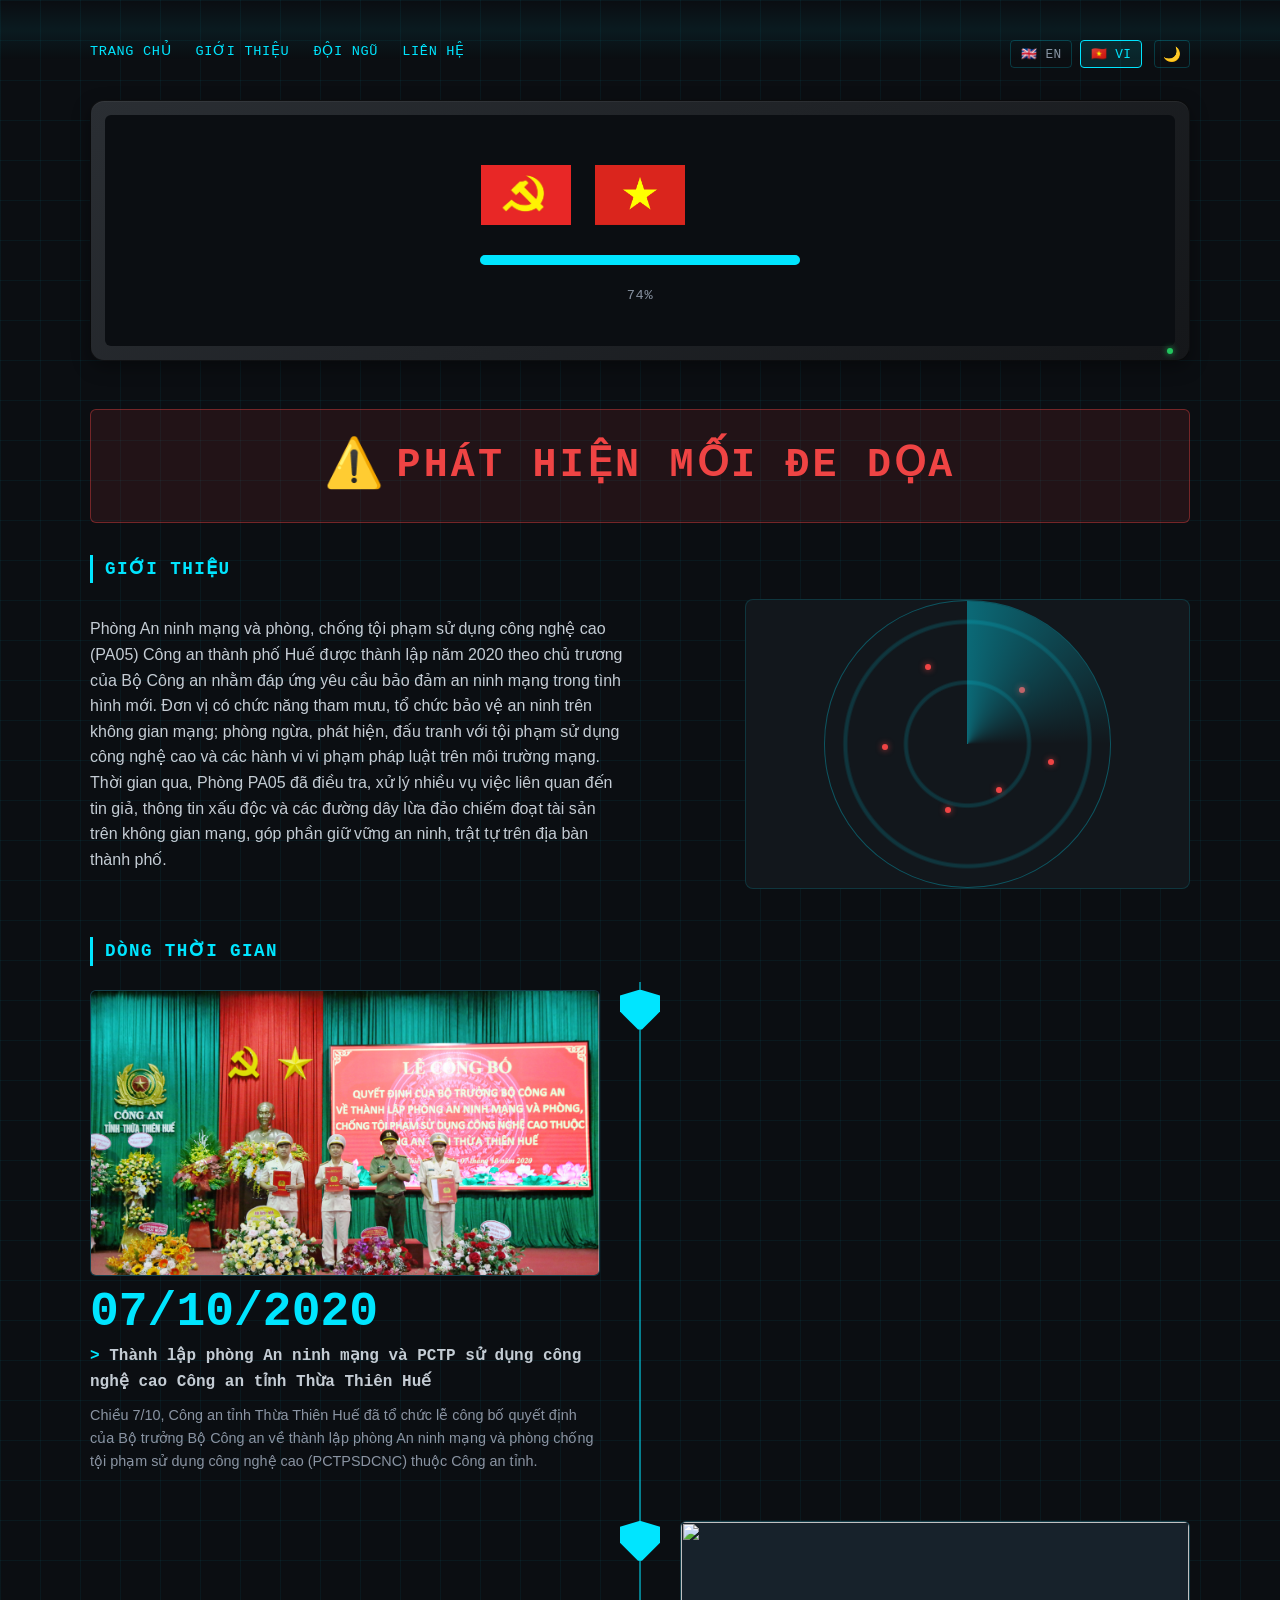
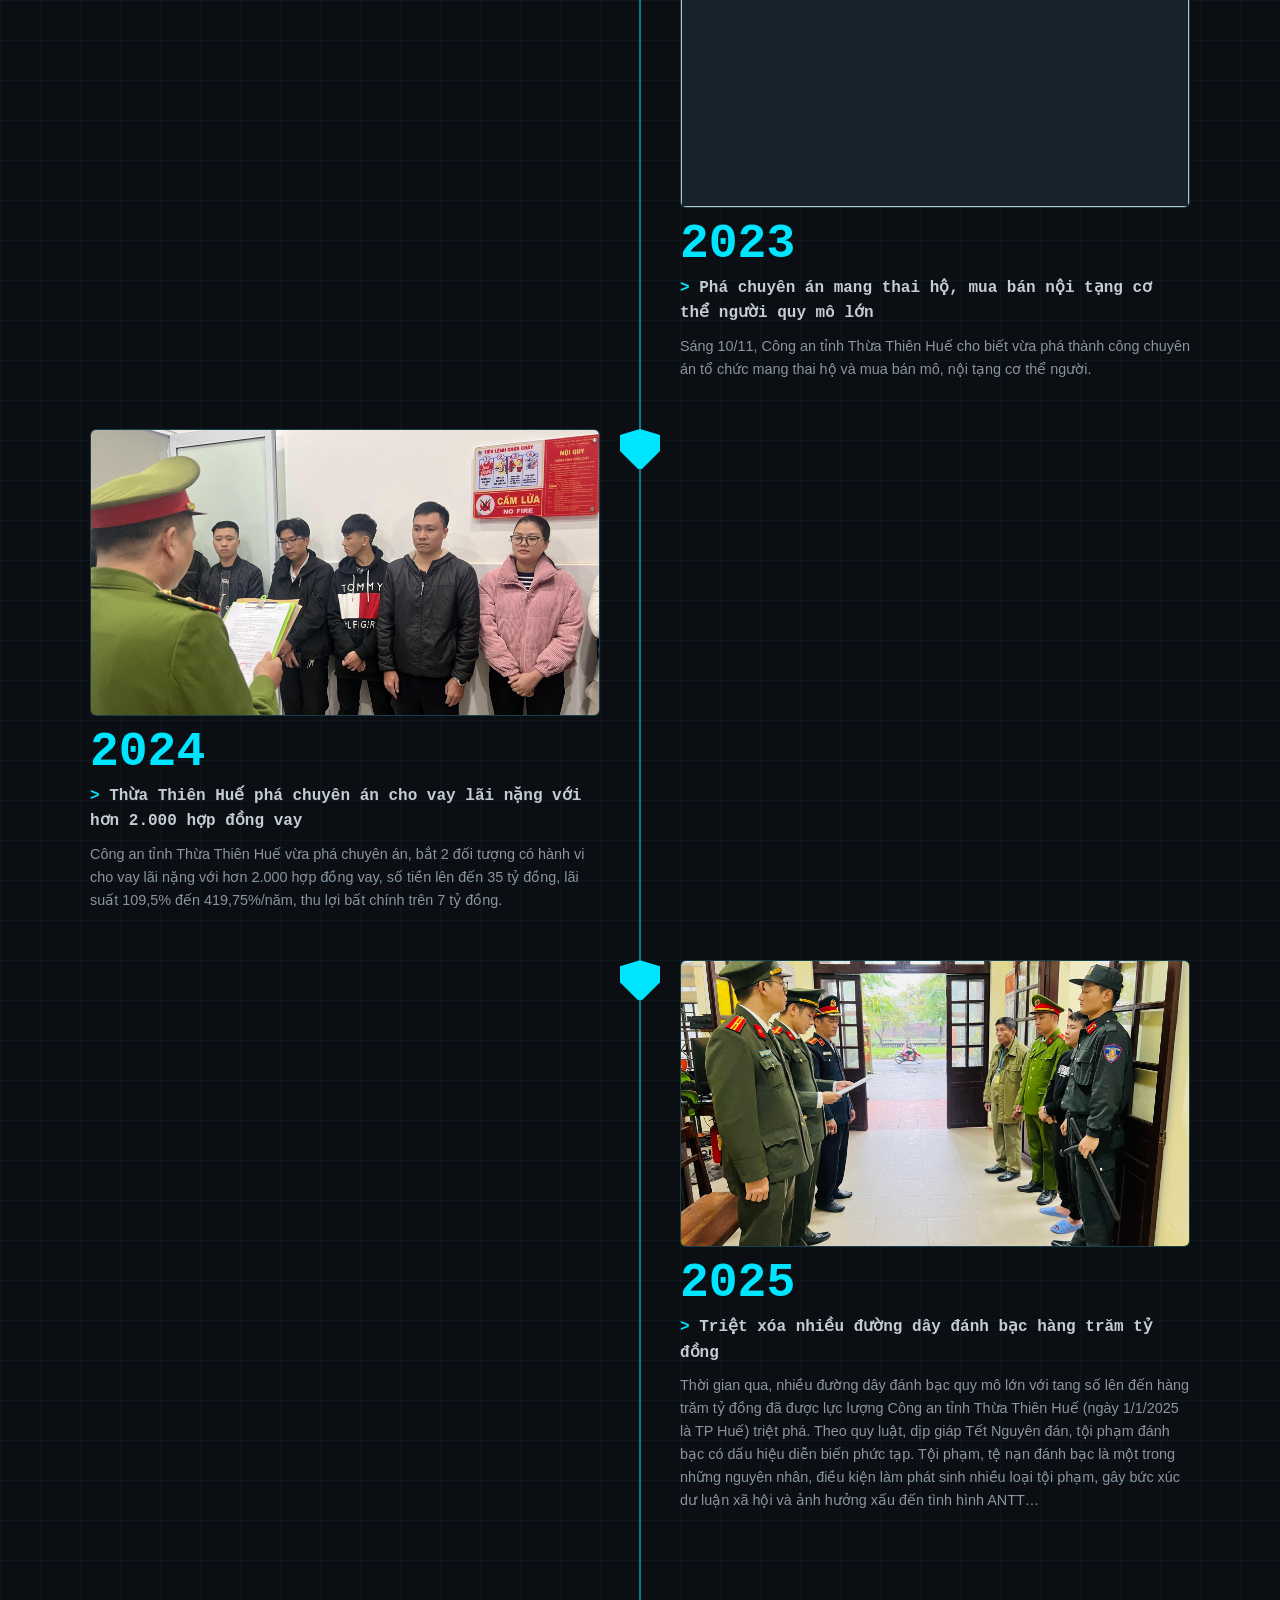
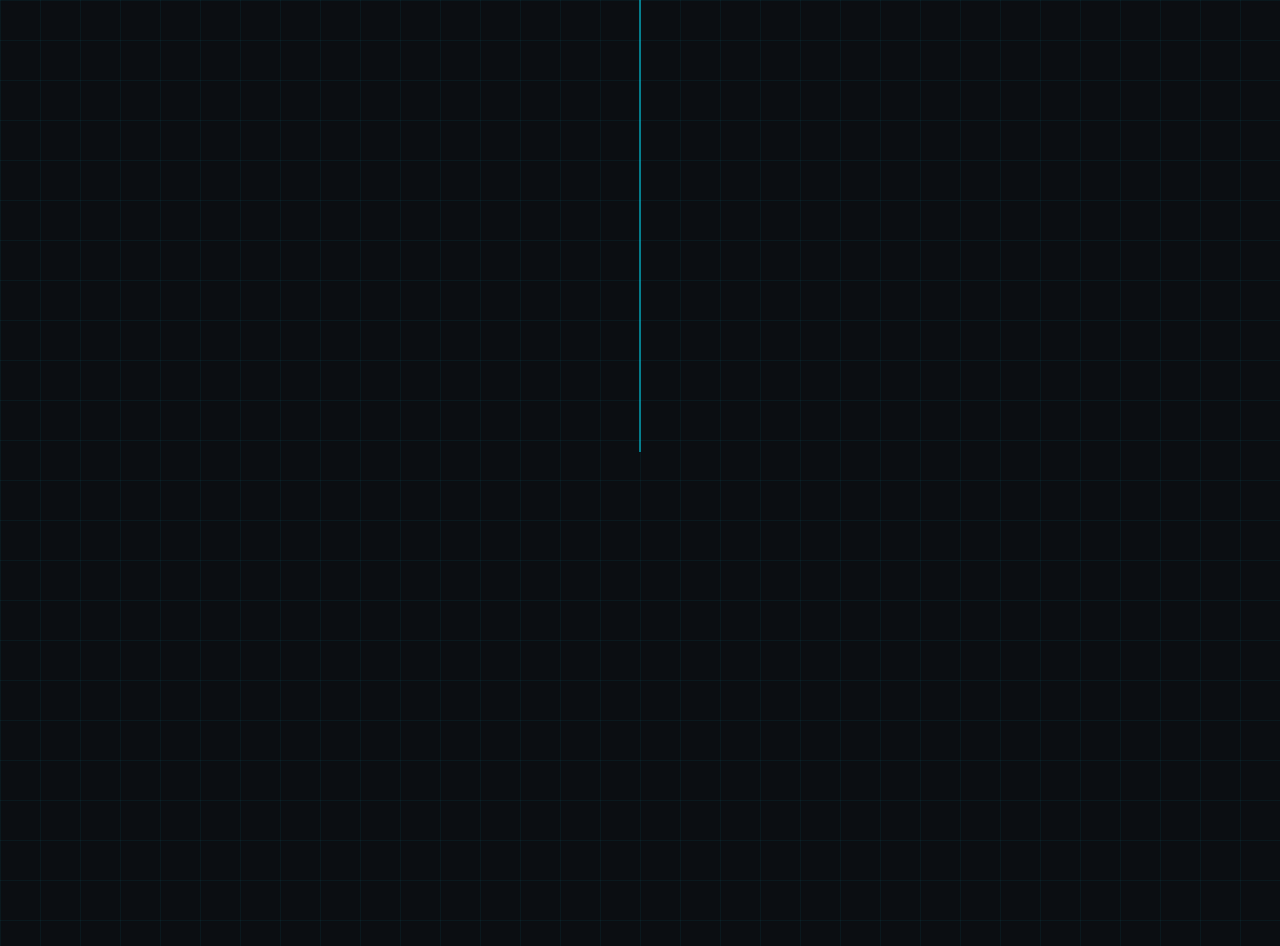
==== commit 08841948: "Add events 3, 4, 5" ====
--- a/index.html
+++ b/index.html
@@ -472,17 +472,38 @@
           <div class="timeline-event timeline-event--left">
             <div class="timeline-marker" aria-hidden="true"></div>
             <div class="timeline-content">
-              <div class="timeline-image" aria-hidden="true"></div>
-              <span class="timeline-date" data-i18n="timeline3Date">2022</span>
+              <a
+                class="timeline-image timeline-image--link"
+                href="https://nhandan.vn/thua-thien-hue-pha-chuyen-an-cho-vay-lai-nang-voi-hon-2000-hop-dong-vay-post794108.html"
+                target="_blank"
+                rel="noopener noreferrer"
+                aria-label="Read the full article (opens in a new tab)"
+              >
+                <img
+                  class="timeline-image-default"
+                  src="assets/images/default-3.jpg"
+                  alt=""
+                />
+                <img
+                  class="timeline-image-hover"
+                  src="assets/images/hover-3.jpg"
+                  alt=""
+                  aria-hidden="true"
+                />
+              </a>
+              <span class="timeline-date" data-i18n="timeline3Date">2024</span>
               <h3 class="timeline-title">
                 <span class="timeline-prefix" aria-hidden="true">&gt;</span>
                 <span data-i18n="timeline3Title"
-                  >Triển khai hệ thống phát hiện xâm nhập</span
+                  >Thừa Thiên Huế phá chuyên án cho vay lãi nặng với hơn 2.000
+                  hợp đồng vay</span
                 >
               </h3>
               <p data-i18n="timeline3Text">
-                Đây là đoạn mô tả mẫu cho sự kiện này, sẽ được thay thế bằng
-                nội dung thực tế sau này.
+                Công an tỉnh Thừa Thiên Huế vừa phá chuyên án, bắt 2 đối tượng
+                có hành vi cho vay lãi nặng với hơn 2.000 hợp đồng vay, số
+                tiền lên đến 35 tỷ đồng, lãi suất 109,5% đến 419,75%/năm, thu
+                lợi bất chính trên 7 tỷ đồng.
               </p>
             </div>
           </div>
@@ -490,15 +511,40 @@
           <div class="timeline-event timeline-event--right">
             <div class="timeline-marker" aria-hidden="true"></div>
             <div class="timeline-content">
-              <div class="timeline-image" aria-hidden="true"></div>
-              <span class="timeline-date" data-i18n="timeline4Date">2023</span>
+              <a
+                class="timeline-image timeline-image--link"
+                href="https://cand.vn/triet-xoa-nhieu-duong-day-danh-bac-hang-tram-ty-dong-post755509.html?utm_source=chatgpt.com"
+                target="_blank"
+                rel="noopener noreferrer"
+                aria-label="Read the full article (opens in a new tab)"
+              >
+                <img
+                  class="timeline-image-default"
+                  src="assets/images/default-4.jpg"
+                  alt=""
+                />
+                <img
+                  class="timeline-image-hover"
+                  src="assets/images/hover-4.jpg"
+                  alt=""
+                  aria-hidden="true"
+                />
+              </a>
+              <span class="timeline-date" data-i18n="timeline4Date">2025</span>
               <h3 class="timeline-title">
                 <span class="timeline-prefix" aria-hidden="true">&gt;</span>
-                <span data-i18n="timeline4Title">Diễn tập ứng phó sự cố</span>
+                <span data-i18n="timeline4Title"
+                  >Triệt xóa nhiều đường dây đánh bạc hàng trăm tỷ đồng</span
+                >
               </h3>
               <p data-i18n="timeline4Text">
-                Đây là đoạn mô tả mẫu cho sự kiện này, sẽ được thay thế bằng
-                nội dung thực tế sau này.
+                Thời gian qua, nhiều đường dây đánh bạc quy mô lớn với tang số
+                lên đến hàng trăm tỷ đồng đã được lực lượng Công an tỉnh Thừa
+                Thiên Huế (ngày 1/1/2025 là TP Huế) triệt phá. Theo quy luật,
+                dịp giáp Tết Nguyên đán, tội phạm đánh bạc có dấu hiệu diễn
+                biến phức tạp. Tội phạm, tệ nạn đánh bạc là một trong những
+                nguyên nhân, điều kiện làm phát sinh nhiều loại tội phạm, gây
+                bức xúc dư luận xã hội và ảnh hưởng xấu đến tình hình ANTT…
               </p>
             </div>
           </div>
@@ -506,17 +552,38 @@
           <div class="timeline-event timeline-event--left">
             <div class="timeline-marker" aria-hidden="true"></div>
             <div class="timeline-content">
-              <div class="timeline-image" aria-hidden="true"></div>
-              <span class="timeline-date" data-i18n="timeline5Date">2024</span>
+              <a
+                class="timeline-image timeline-image--link"
+                href="https://cand.vn/rut-ruot-hon-22000-the-thanh-toan-quoc-te-de-chiem-doat-tien-ty-post814387.html"
+                target="_blank"
+                rel="noopener noreferrer"
+                aria-label="Read the full article (opens in a new tab)"
+              >
+                <img
+                  class="timeline-image-default"
+                  src="assets/images/default-5.jpg"
+                  alt=""
+                />
+                <img
+                  class="timeline-image-hover"
+                  src="assets/images/hover-5.jpg"
+                  alt=""
+                  aria-hidden="true"
+                />
+              </a>
+              <span class="timeline-date" data-i18n="timeline5Date">6/2026</span>
               <h3 class="timeline-title">
                 <span class="timeline-prefix" aria-hidden="true">&gt;</span>
                 <span data-i18n="timeline5Title"
-                  >Đạt chứng nhận an toàn thông tin</span
+                  >“Rút ruột” hơn 22.000 thẻ thanh toán quốc tế để chiếm đoạt
+                  tiền tỷ</span
                 >
               </h3>
               <p data-i18n="timeline5Text">
-                Đây là đoạn mô tả mẫu cho sự kiện này, sẽ được thay thế bằng
-                nội dung thực tế sau này.
+                Nhóm đối tượng do Dương Quang Phát cầm đầu mua số lượng lớn
+                thông tin thẻ thanh toán quốc tế để phục vụ chạy quảng cáo cho
+                các trang bán hàng qua mạng xã hội, qua đó chiếm đoạt nhiều tỷ
+                đồng.
               </p>
             </div>
           </div>
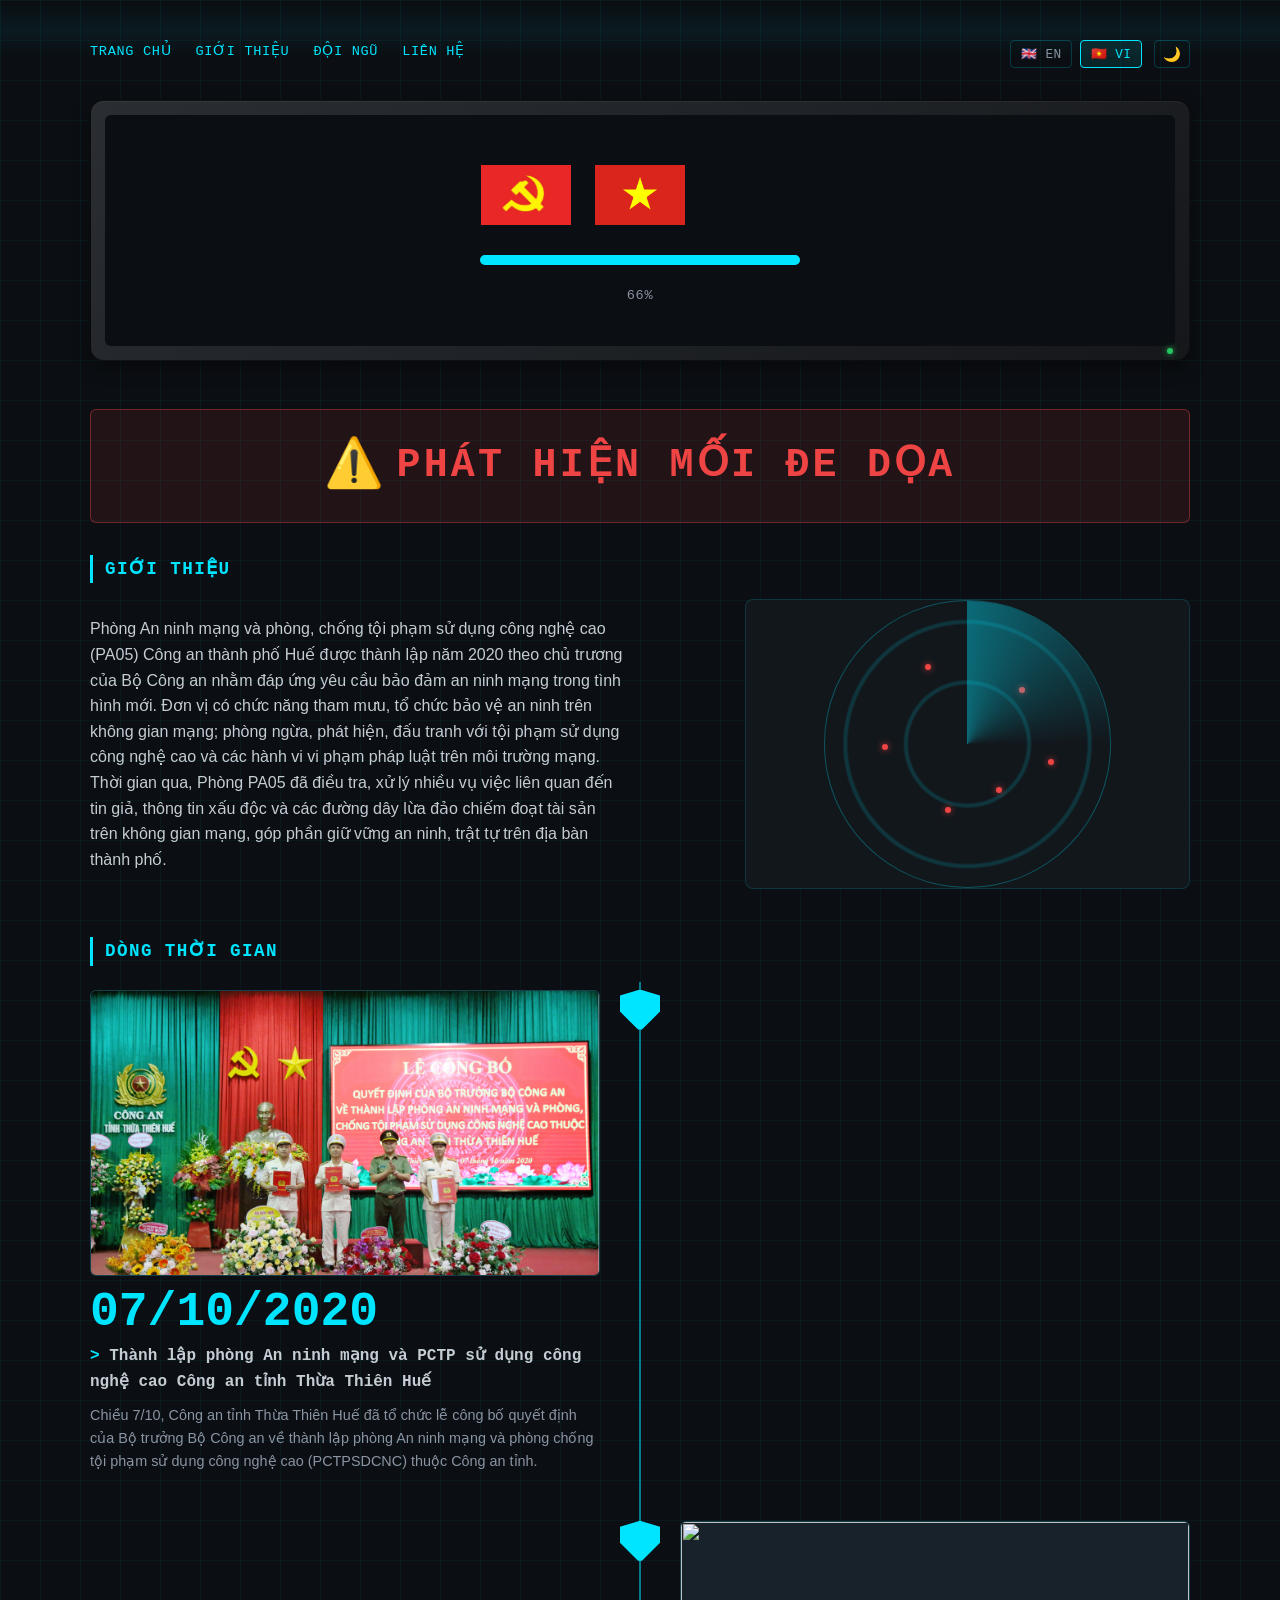
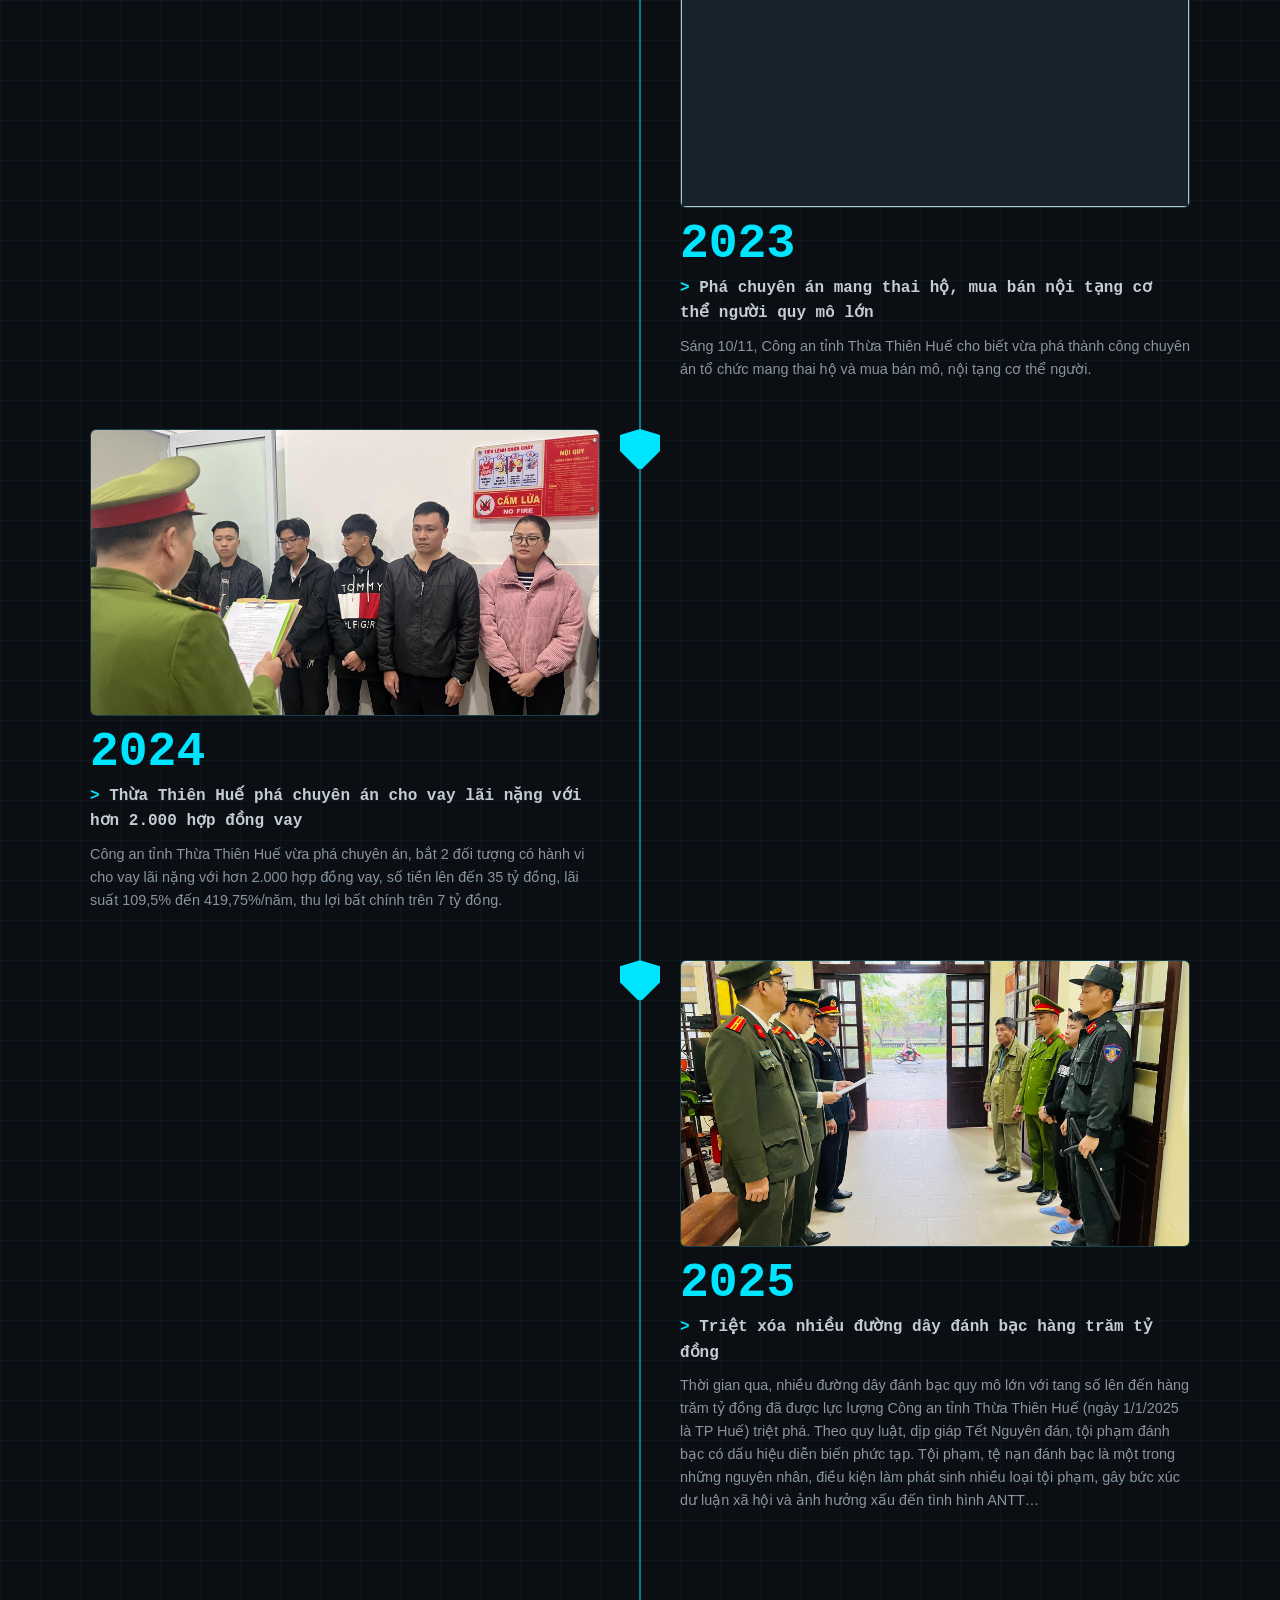
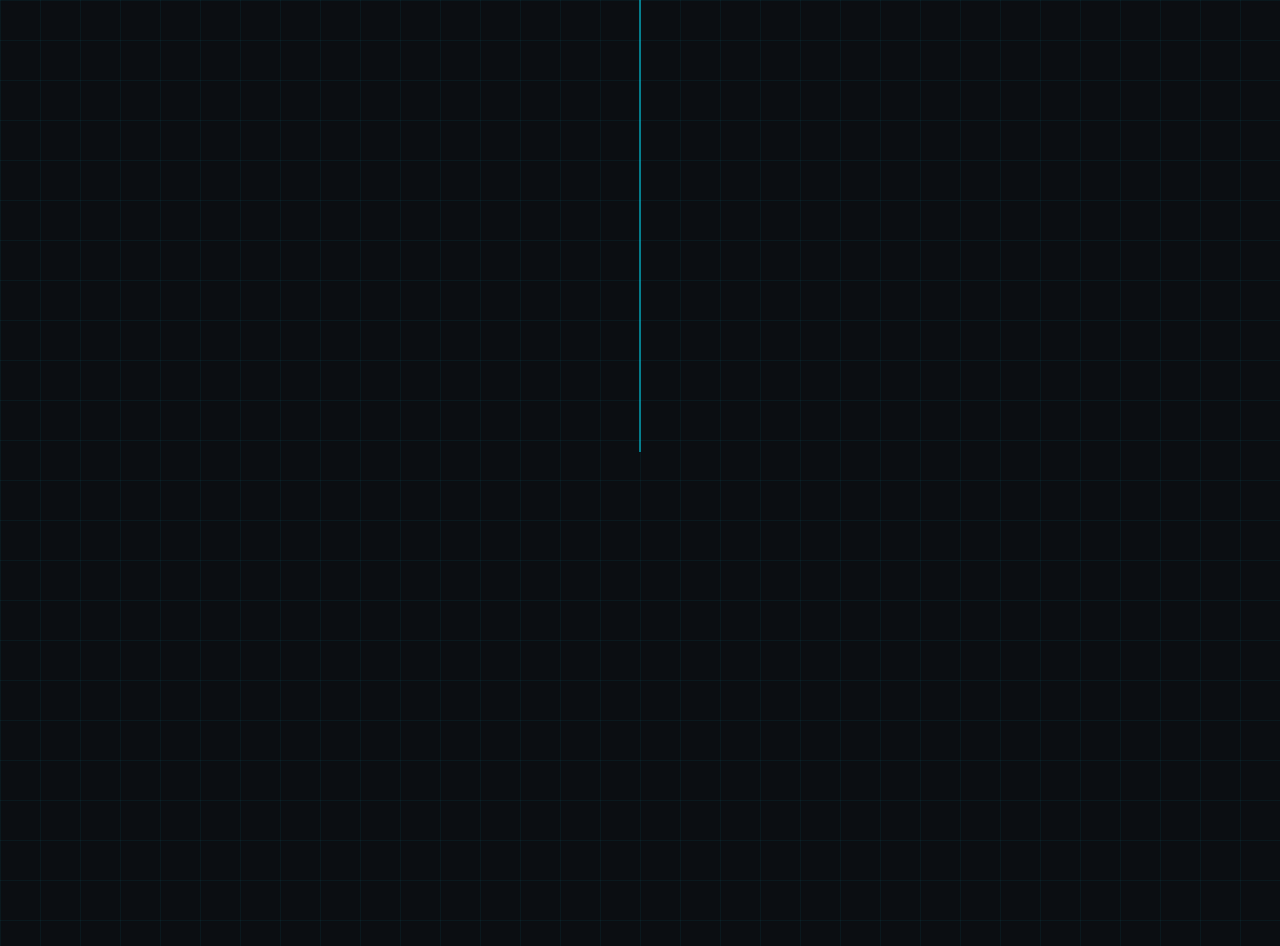
==== commit 61b7a77e: "Add team names" ====
--- a/index.html
+++ b/index.html
@@ -53,9 +53,7 @@
             aria-label="Toggle light/dark theme"
             aria-pressed="false"
           >
-            <span class="theme-icon theme-icon-sun" aria-hidden="true"
-              >☀️</span
-            >
+            <span class="theme-icon theme-icon-sun" aria-hidden="true">☀️</span>
             <span class="theme-icon theme-icon-moon" aria-hidden="true"
               >🌙</span
             >
@@ -67,7 +65,10 @@
         <div class="hero-banner">
           <div class="hero-monitor">
             <div class="hero-monitor-screen" data-phase="final">
-              <div class="hero-boot-phase hero-boot-phase--loading" aria-hidden="true">
+              <div
+                class="hero-boot-phase hero-boot-phase--loading"
+                aria-hidden="true"
+              >
                 <div class="hero-boot-symbols">
                   <img
                     class="hero-boot-symbol hero-boot-symbol--hammer-sickle"
@@ -91,8 +92,15 @@
                 <span class="hero-boot-percent">0%</span>
               </div>
 
-              <div class="hero-boot-phase hero-boot-phase--logo" aria-hidden="true">
-                <img class="hero-boot-logo" src="assets/images/logo.png" alt="" />
+              <div
+                class="hero-boot-phase hero-boot-phase--logo"
+                aria-hidden="true"
+              >
+                <img
+                  class="hero-boot-logo"
+                  src="assets/images/logo.png"
+                  alt=""
+                />
                 <p class="hero-boot-waiting">Waiting....</p>
               </div>
 
@@ -105,7 +113,9 @@
                     >
 
                     <span class="hero-center-stack">
-                      <span class="hero-center-item hero-center-item--logo is-active">
+                      <span
+                        class="hero-center-item hero-center-item--logo is-active"
+                      >
                         <img
                           class="hero-lockup-logo"
                           src="assets/images/logo.png"
@@ -160,165 +170,247 @@
                   aria-roledescription="carousel"
                   aria-label="Featured images"
                 >
-            <div class="carousel-track">
-              <div
-                class="carousel-slide carousel-slide--1 is-active"
-                data-slide-index="0"
-                aria-hidden="false"
-              >
-                <img
-                  class="carousel-slide-img"
-                  src="assets/images/carousel-1.jpg"
-                  alt="Ceremony announcing the establishment of the Department of Cyber Security and Hi-Tech Crime Prevention, October 7, 2020"
-                />
-              </div>
-              <div
-                class="carousel-slide carousel-slide--2"
-                data-slide-index="1"
-                aria-hidden="true"
-              >
-                <img
-                  class="carousel-slide-img"
-                  src="assets/images/carousel-2.jpg"
-                  alt="Officers taking part in a cybersecurity incident response drill"
-                />
-              </div>
-              <div
-                class="carousel-slide carousel-slide--3"
-                data-slide-index="2"
-                aria-hidden="true"
-              >
-                <img
-                  class="carousel-slide-img"
-                  src="assets/images/carousel-3.jpg"
-                  alt="Officers monitoring systems during a cybersecurity exercise"
-                />
-              </div>
-              <div
-                class="carousel-slide carousel-slide--4"
-                data-slide-index="3"
-                aria-hidden="true"
-              >
-                <img
-                  class="carousel-slide-img"
-                  src="assets/images/carousel-4.jpg"
-                  alt="Officers assisting with flood relief efforts in Huế"
-                />
-              </div>
-              <div
-                class="carousel-slide carousel-slide--5"
-                data-slide-index="4"
-                aria-hidden="true"
-              >
-                <img
-                  class="carousel-slide-img"
-                  src="assets/images/carousel-5.jpg"
-                  alt="Department officers at the launch of an online safety awareness campaign"
-                />
-              </div>
-            </div>
-
-            <span class="carousel-corner carousel-corner--tl" aria-hidden="true"></span>
-            <span class="carousel-corner carousel-corner--tr" aria-hidden="true"></span>
-            <span class="carousel-corner carousel-corner--bl" aria-hidden="true"></span>
-            <span class="carousel-corner carousel-corner--br" aria-hidden="true"></span>
-
-            <div class="carousel-cam-label" aria-hidden="true">
-              <span class="carousel-live-dot"></span>
-              <span class="carousel-cam-text">CAM 01 // LIVE</span>
-            </div>
-
-            <button
-              type="button"
-              class="carousel-arrow carousel-arrow--prev"
-              aria-label="Previous image"
-            >
-              &lsaquo;
-            </button>
-            <button
-              type="button"
-              class="carousel-arrow carousel-arrow--next"
-              aria-label="Next image"
-            >
-              &rsaquo;
-            </button>
-
-            <div
-              class="carousel-dots"
-              role="tablist"
-              aria-label="Slide navigation"
-            >
-              <span class="carousel-dot-item is-active">
-                <svg class="carousel-dot-ring" viewBox="0 0 24 24" aria-hidden="true">
-                  <circle class="carousel-dot-ring-track" cx="12" cy="12" r="10"></circle>
-                  <circle class="carousel-dot-ring-fill" cx="12" cy="12" r="10"></circle>
-                </svg>
-                <button
-                  type="button"
-                  class="carousel-dot is-active"
-                  data-slide-index="0"
-                  role="tab"
-                  aria-selected="true"
-                  aria-label="Go to slide 1"
-                ></button>
-              </span>
-              <span class="carousel-dot-item">
-                <svg class="carousel-dot-ring" viewBox="0 0 24 24" aria-hidden="true">
-                  <circle class="carousel-dot-ring-track" cx="12" cy="12" r="10"></circle>
-                  <circle class="carousel-dot-ring-fill" cx="12" cy="12" r="10"></circle>
-                </svg>
-                <button
-                  type="button"
-                  class="carousel-dot"
-                  data-slide-index="1"
-                  role="tab"
-                  aria-selected="false"
-                  aria-label="Go to slide 2"
-                ></button>
-              </span>
-              <span class="carousel-dot-item">
-                <svg class="carousel-dot-ring" viewBox="0 0 24 24" aria-hidden="true">
-                  <circle class="carousel-dot-ring-track" cx="12" cy="12" r="10"></circle>
-                  <circle class="carousel-dot-ring-fill" cx="12" cy="12" r="10"></circle>
-                </svg>
-                <button
-                  type="button"
-                  class="carousel-dot"
-                  data-slide-index="2"
-                  role="tab"
-                  aria-selected="false"
-                  aria-label="Go to slide 3"
-                ></button>
-              </span>
-              <span class="carousel-dot-item">
-                <svg class="carousel-dot-ring" viewBox="0 0 24 24" aria-hidden="true">
-                  <circle class="carousel-dot-ring-track" cx="12" cy="12" r="10"></circle>
-                  <circle class="carousel-dot-ring-fill" cx="12" cy="12" r="10"></circle>
-                </svg>
-                <button
-                  type="button"
-                  class="carousel-dot"
-                  data-slide-index="3"
-                  role="tab"
-                  aria-selected="false"
-                  aria-label="Go to slide 4"
-                ></button>
-              </span>
-              <span class="carousel-dot-item">
-                <svg class="carousel-dot-ring" viewBox="0 0 24 24" aria-hidden="true">
-                  <circle class="carousel-dot-ring-track" cx="12" cy="12" r="10"></circle>
-                  <circle class="carousel-dot-ring-fill" cx="12" cy="12" r="10"></circle>
-                </svg>
-                <button
-                  type="button"
-                  class="carousel-dot"
-                  data-slide-index="4"
-                  role="tab"
-                  aria-selected="false"
-                  aria-label="Go to slide 5"
-                ></button>
-              </span>
-            </div>
+                  <div class="carousel-track">
+                    <div
+                      class="carousel-slide carousel-slide--1 is-active"
+                      data-slide-index="0"
+                      aria-hidden="false"
+                    >
+                      <img
+                        class="carousel-slide-img"
+                        src="assets/images/carousel-1.jpg"
+                        alt="Ceremony announcing the establishment of the Department of Cyber Security and Hi-Tech Crime Prevention, October 7, 2020"
+                      />
+                    </div>
+                    <div
+                      class="carousel-slide carousel-slide--2"
+                      data-slide-index="1"
+                      aria-hidden="true"
+                    >
+                      <img
+                        class="carousel-slide-img"
+                        src="assets/images/carousel-2.jpg"
+                        alt="Officers taking part in a cybersecurity incident response drill"
+                      />
+                    </div>
+                    <div
+                      class="carousel-slide carousel-slide--3"
+                      data-slide-index="2"
+                      aria-hidden="true"
+                    >
+                      <img
+                        class="carousel-slide-img"
+                        src="assets/images/carousel-3.jpg"
+                        alt="Officers monitoring systems during a cybersecurity exercise"
+                      />
+                    </div>
+                    <div
+                      class="carousel-slide carousel-slide--4"
+                      data-slide-index="3"
+                      aria-hidden="true"
+                    >
+                      <img
+                        class="carousel-slide-img"
+                        src="assets/images/carousel-4.jpg"
+                        alt="Officers assisting with flood relief efforts in Huế"
+                      />
+                    </div>
+                    <div
+                      class="carousel-slide carousel-slide--5"
+                      data-slide-index="4"
+                      aria-hidden="true"
+                    >
+                      <img
+                        class="carousel-slide-img"
+                        src="assets/images/carousel-5.jpg"
+                        alt="Department officers at the launch of an online safety awareness campaign"
+                      />
+                    </div>
+                  </div>
+
+                  <span
+                    class="carousel-corner carousel-corner--tl"
+                    aria-hidden="true"
+                  ></span>
+                  <span
+                    class="carousel-corner carousel-corner--tr"
+                    aria-hidden="true"
+                  ></span>
+                  <span
+                    class="carousel-corner carousel-corner--bl"
+                    aria-hidden="true"
+                  ></span>
+                  <span
+                    class="carousel-corner carousel-corner--br"
+                    aria-hidden="true"
+                  ></span>
+
+                  <div class="carousel-cam-label" aria-hidden="true">
+                    <span class="carousel-live-dot"></span>
+                    <span class="carousel-cam-text">CAM 01 // LIVE</span>
+                  </div>
+
+                  <button
+                    type="button"
+                    class="carousel-arrow carousel-arrow--prev"
+                    aria-label="Previous image"
+                  >
+                    &lsaquo;
+                  </button>
+                  <button
+                    type="button"
+                    class="carousel-arrow carousel-arrow--next"
+                    aria-label="Next image"
+                  >
+                    &rsaquo;
+                  </button>
+
+                  <div
+                    class="carousel-dots"
+                    role="tablist"
+                    aria-label="Slide navigation"
+                  >
+                    <span class="carousel-dot-item is-active">
+                      <svg
+                        class="carousel-dot-ring"
+                        viewBox="0 0 24 24"
+                        aria-hidden="true"
+                      >
+                        <circle
+                          class="carousel-dot-ring-track"
+                          cx="12"
+                          cy="12"
+                          r="10"
+                        ></circle>
+                        <circle
+                          class="carousel-dot-ring-fill"
+                          cx="12"
+                          cy="12"
+                          r="10"
+                        ></circle>
+                      </svg>
+                      <button
+                        type="button"
+                        class="carousel-dot is-active"
+                        data-slide-index="0"
+                        role="tab"
+                        aria-selected="true"
+                        aria-label="Go to slide 1"
+                      ></button>
+                    </span>
+                    <span class="carousel-dot-item">
+                      <svg
+                        class="carousel-dot-ring"
+                        viewBox="0 0 24 24"
+                        aria-hidden="true"
+                      >
+                        <circle
+                          class="carousel-dot-ring-track"
+                          cx="12"
+                          cy="12"
+                          r="10"
+                        ></circle>
+                        <circle
+                          class="carousel-dot-ring-fill"
+                          cx="12"
+                          cy="12"
+                          r="10"
+                        ></circle>
+                      </svg>
+                      <button
+                        type="button"
+                        class="carousel-dot"
+                        data-slide-index="1"
+                        role="tab"
+                        aria-selected="false"
+                        aria-label="Go to slide 2"
+                      ></button>
+                    </span>
+                    <span class="carousel-dot-item">
+                      <svg
+                        class="carousel-dot-ring"
+                        viewBox="0 0 24 24"
+                        aria-hidden="true"
+                      >
+                        <circle
+                          class="carousel-dot-ring-track"
+                          cx="12"
+                          cy="12"
+                          r="10"
+                        ></circle>
+                        <circle
+                          class="carousel-dot-ring-fill"
+                          cx="12"
+                          cy="12"
+                          r="10"
+                        ></circle>
+                      </svg>
+                      <button
+                        type="button"
+                        class="carousel-dot"
+                        data-slide-index="2"
+                        role="tab"
+                        aria-selected="false"
+                        aria-label="Go to slide 3"
+                      ></button>
+                    </span>
+                    <span class="carousel-dot-item">
+                      <svg
+                        class="carousel-dot-ring"
+                        viewBox="0 0 24 24"
+                        aria-hidden="true"
+                      >
+                        <circle
+                          class="carousel-dot-ring-track"
+                          cx="12"
+                          cy="12"
+                          r="10"
+                        ></circle>
+                        <circle
+                          class="carousel-dot-ring-fill"
+                          cx="12"
+                          cy="12"
+                          r="10"
+                        ></circle>
+                      </svg>
+                      <button
+                        type="button"
+                        class="carousel-dot"
+                        data-slide-index="3"
+                        role="tab"
+                        aria-selected="false"
+                        aria-label="Go to slide 4"
+                      ></button>
+                    </span>
+                    <span class="carousel-dot-item">
+                      <svg
+                        class="carousel-dot-ring"
+                        viewBox="0 0 24 24"
+                        aria-hidden="true"
+                      >
+                        <circle
+                          class="carousel-dot-ring-track"
+                          cx="12"
+                          cy="12"
+                          r="10"
+                        ></circle>
+                        <circle
+                          class="carousel-dot-ring-fill"
+                          cx="12"
+                          cy="12"
+                          r="10"
+                        ></circle>
+                      </svg>
+                      <button
+                        type="button"
+                        class="carousel-dot"
+                        data-slide-index="4"
+                        role="tab"
+                        aria-selected="false"
+                        aria-label="Go to slide 5"
+                      ></button>
+                    </span>
+                  </div>
                 </div>
               </div>
             </div>
@@ -349,7 +441,10 @@
             </div>
             <div class="terminal-body">
               <span class="terminal-prompt">$</span>
-              <span class="terminal-text" data-i18n="securityTerminalLine"></span
+              <span
+                class="terminal-text"
+                data-i18n="securityTerminalLine"
+              ></span
               ><span class="terminal-cursor">▌</span>
             </div>
           </div>
@@ -414,7 +509,9 @@
                   aria-hidden="true"
                 />
               </a>
-              <span class="timeline-date" data-i18n="timeline1Date">07/10/2020</span>
+              <span class="timeline-date" data-i18n="timeline1Date"
+                >07/10/2020</span
+              >
               <h3 class="timeline-title">
                 <span class="timeline-prefix" aria-hidden="true">&gt;</span>
                 <span data-i18n="timeline1Title"
@@ -425,8 +522,8 @@
               <p data-i18n="timeline1Text">
                 Chiều 7/10, Công an tỉnh Thừa Thiên Huế đã tổ chức lễ công bố
                 quyết định của Bộ trưởng Bộ Công an về thành lập phòng An ninh
-                mạng và phòng chống tội phạm sử dụng công nghệ cao
-                (PCTPSDCNC) thuộc Công an tỉnh.
+                mạng và phòng chống tội phạm sử dụng công nghệ cao (PCTPSDCNC)
+                thuộc Công an tỉnh.
               </p>
             </div>
           </div>
@@ -457,8 +554,8 @@
               <h3 class="timeline-title">
                 <span class="timeline-prefix" aria-hidden="true">&gt;</span>
                 <span data-i18n="timeline2Title"
-                  >Phá chuyên án mang thai hộ, mua bán nội tạng cơ thể người
-                  quy mô lớn</span
+                  >Phá chuyên án mang thai hộ, mua bán nội tạng cơ thể người quy
+                  mô lớn</span
                 >
               </h3>
               <p data-i18n="timeline2Text">
@@ -501,9 +598,9 @@
               </h3>
               <p data-i18n="timeline3Text">
                 Công an tỉnh Thừa Thiên Huế vừa phá chuyên án, bắt 2 đối tượng
-                có hành vi cho vay lãi nặng với hơn 2.000 hợp đồng vay, số
-                tiền lên đến 35 tỷ đồng, lãi suất 109,5% đến 419,75%/năm, thu
-                lợi bất chính trên 7 tỷ đồng.
+                có hành vi cho vay lãi nặng với hơn 2.000 hợp đồng vay, số tiền
+                lên đến 35 tỷ đồng, lãi suất 109,5% đến 419,75%/năm, thu lợi bất
+                chính trên 7 tỷ đồng.
               </p>
             </div>
           </div>
@@ -541,10 +638,10 @@
                 Thời gian qua, nhiều đường dây đánh bạc quy mô lớn với tang số
                 lên đến hàng trăm tỷ đồng đã được lực lượng Công an tỉnh Thừa
                 Thiên Huế (ngày 1/1/2025 là TP Huế) triệt phá. Theo quy luật,
-                dịp giáp Tết Nguyên đán, tội phạm đánh bạc có dấu hiệu diễn
-                biến phức tạp. Tội phạm, tệ nạn đánh bạc là một trong những
-                nguyên nhân, điều kiện làm phát sinh nhiều loại tội phạm, gây
-                bức xúc dư luận xã hội và ảnh hưởng xấu đến tình hình ANTT…
+                dịp giáp Tết Nguyên đán, tội phạm đánh bạc có dấu hiệu diễn biến
+                phức tạp. Tội phạm, tệ nạn đánh bạc là một trong những nguyên
+                nhân, điều kiện làm phát sinh nhiều loại tội phạm, gây bức xúc
+                dư luận xã hội và ảnh hưởng xấu đến tình hình ANTT…
               </p>
             </div>
           </div>
@@ -571,7 +668,9 @@
                   aria-hidden="true"
                 />
               </a>
-              <span class="timeline-date" data-i18n="timeline5Date">6/2026</span>
+              <span class="timeline-date" data-i18n="timeline5Date"
+                >6/2026</span
+              >
               <h3 class="timeline-title">
                 <span class="timeline-prefix" aria-hidden="true">&gt;</span>
                 <span data-i18n="timeline5Title"
@@ -608,8 +707,8 @@
               <span class="card-number" aria-hidden="true">02</span>
               <h3 data-i18n="team2Title">Đội Hai</h3>
               <p data-i18n="team2CardBlurb">
-                Đây là đoạn mô tả mẫu cho Đội Hai, minh họa độ dài văn bản
-                tiếng Việt trong bố cục thẻ dự án.
+                Đây là đoạn mô tả mẫu cho Đội Hai, minh họa độ dài văn bản tiếng
+                Việt trong bố cục thẻ dự án.
               </p>
             </div>
           </a>
@@ -630,7 +729,7 @@
         <h2 data-i18n="contactHeading">Liên hệ</h2>
         <p>
           <span data-i18n="contactLabel">Liên hệ với chúng tôi:</span>
-          <a href="mailto:your.email@example.com">your.email@example.com</a>
+          <a href="mailto:pa05@tthu.bca">pa05@tthu.bca</a>
         </p>
       </section>
     </main>
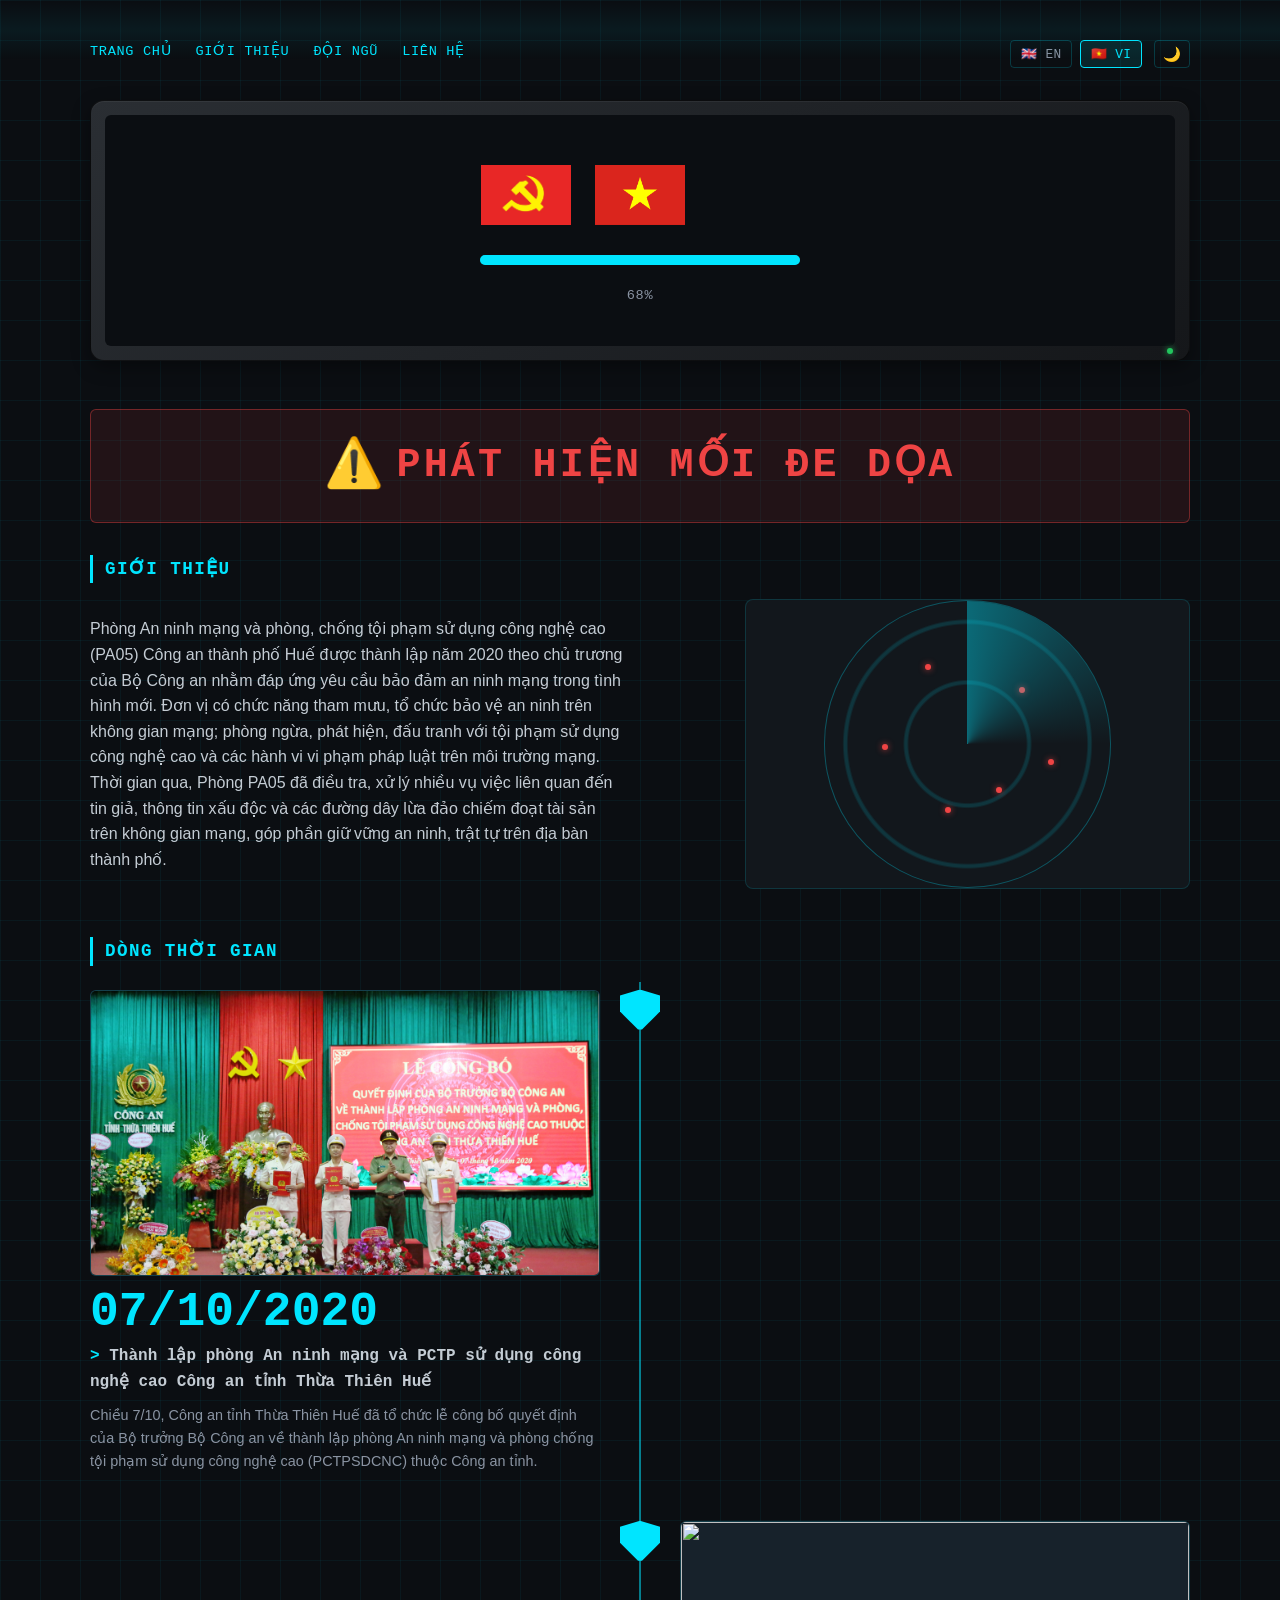
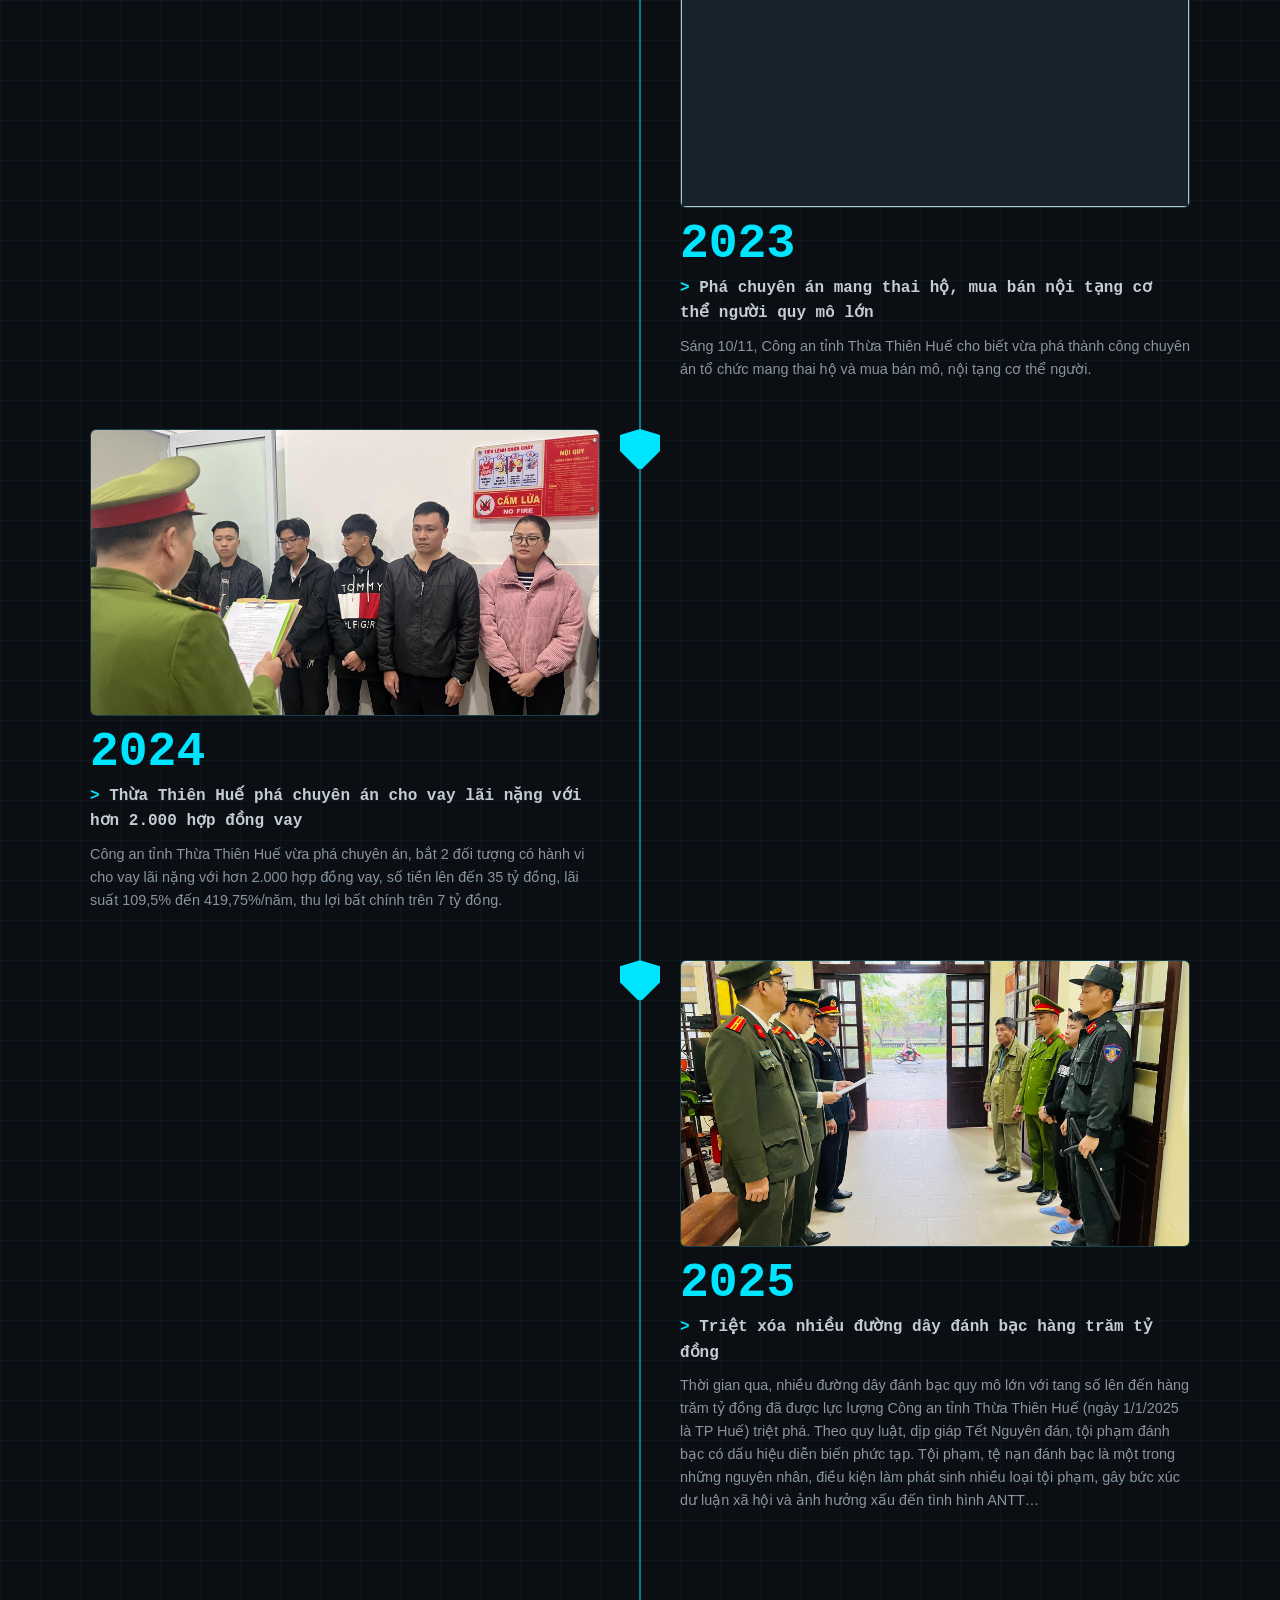
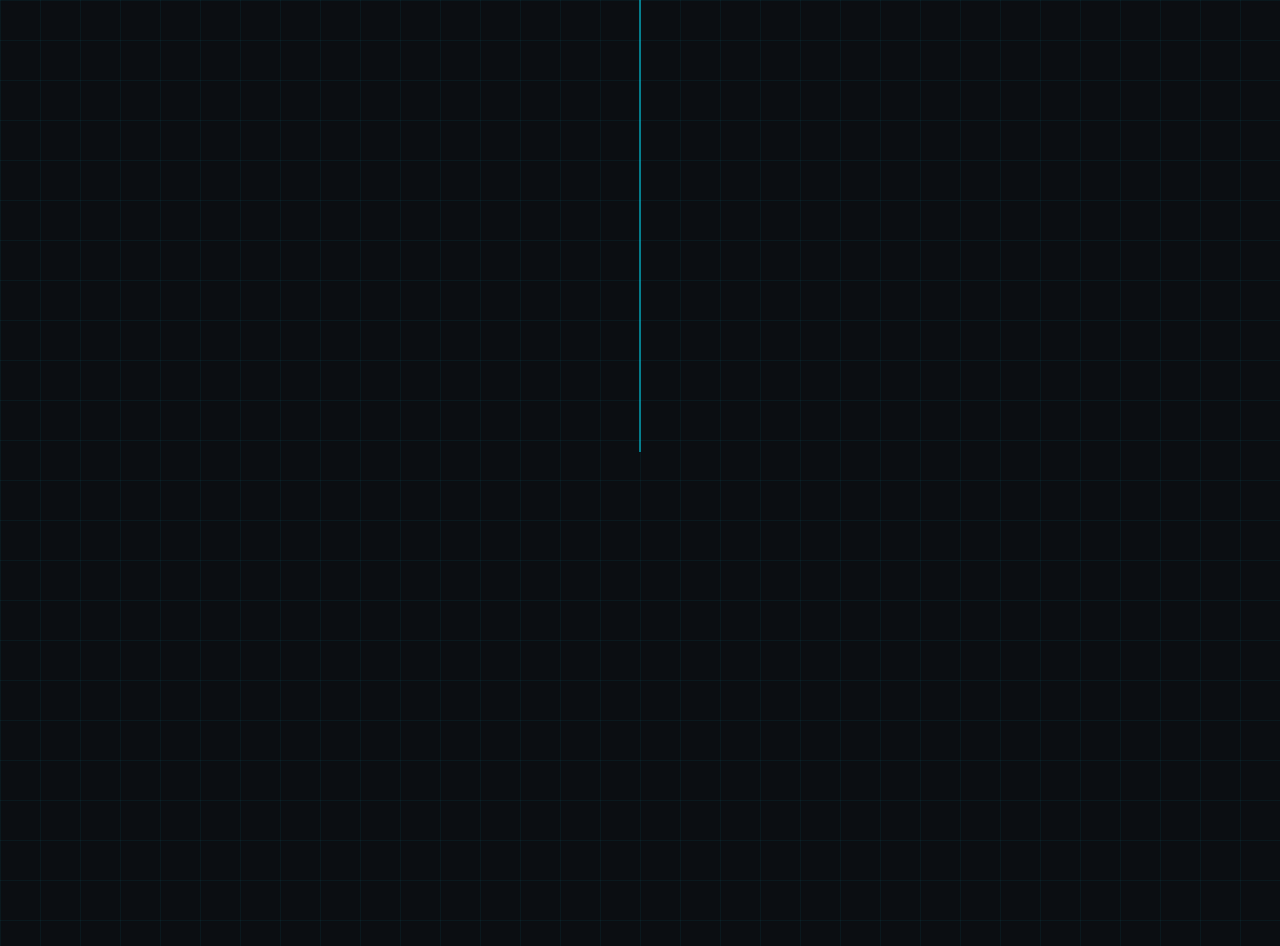
==== commit e276f1ba: "Change pictures on carousel" ====
--- a/index.html
+++ b/index.html
@@ -464,10 +464,16 @@
         <h2 data-i18n="aboutHeading">Giới thiệu</h2>
         <div class="about-grid">
           <p data-i18n="aboutText">
-            Đây là đoạn văn bản mẫu giới thiệu về đơn vị, chức năng và nhiệm vụ
-            chính. Nội dung chính thức sẽ được cập nhật sau khi có thông tin từ
-            đơn vị. Văn bản này chỉ nhằm mục đích minh họa bố cục và độ dài của
-            đoạn văn trên trang.
+            Phòng An ninh mạng và phòng, chống tội phạm sử dụng công nghệ cao
+            (PA05) Công an thành phố Huế được thành lập năm 2020 theo chủ
+            trương của Bộ Công an nhằm đáp ứng yêu cầu bảo đảm an ninh mạng
+            trong tình hình mới. Đơn vị có chức năng tham mưu, tổ chức bảo vệ
+            an ninh trên không gian mạng; phòng ngừa, phát hiện, đấu tranh với
+            tội phạm sử dụng công nghệ cao và các hành vi vi phạm pháp luật
+            trên môi trường mạng. Thời gian qua, Phòng PA05 đã điều tra, xử lý
+            nhiều vụ việc liên quan đến tin giả, thông tin xấu độc và các
+            đường dây lừa đảo chiếm đoạt tài sản trên không gian mạng, góp
+            phần giữ vững an ninh, trật tự trên địa bàn thành phố.
           </p>
           <div class="about-visual" aria-hidden="true">
             <div class="radar">
@@ -697,8 +703,8 @@
               <span class="card-number" aria-hidden="true">01</span>
               <h3 data-i18n="team1Title">Đội Một</h3>
               <p data-i18n="team1CardBlurb">
-                Đây là đoạn mô tả mẫu cho Đội Một, sẽ được thay thế bằng nội
-                dung thực tế về dự án và thành tựu của đội sau này.
+                Đội Phòng chống tội phạm sử dụng Không gian mạng xâm phạm an
+                ninh quốc gia
               </p>
             </div>
           </a>
@@ -707,8 +713,8 @@
               <span class="card-number" aria-hidden="true">02</span>
               <h3 data-i18n="team2Title">Đội Hai</h3>
               <p data-i18n="team2CardBlurb">
-                Đây là đoạn mô tả mẫu cho Đội Hai, minh họa độ dài văn bản tiếng
-                Việt trong bố cục thẻ dự án.
+                Đội Phòng chống tội phạm sử dụng Không gian vi phạm trật tự,
+                an toàn xã hội
               </p>
             </div>
           </a>
@@ -717,8 +723,8 @@
               <span class="card-number" aria-hidden="true">03</span>
               <h3 data-i18n="team3Title">Đội Ba</h3>
               <p data-i18n="team3CardBlurb">
-                Đây là đoạn mô tả mẫu cho Đội Ba, dùng để kiểm tra cách văn bản
-                tiếng Việt hiển thị trong giao diện.
+                Đội Nghiên cứu, phát triển giải pháp và Phục hồi dữ liệu,
+                chứng cứ điện tử
               </p>
             </div>
           </a>
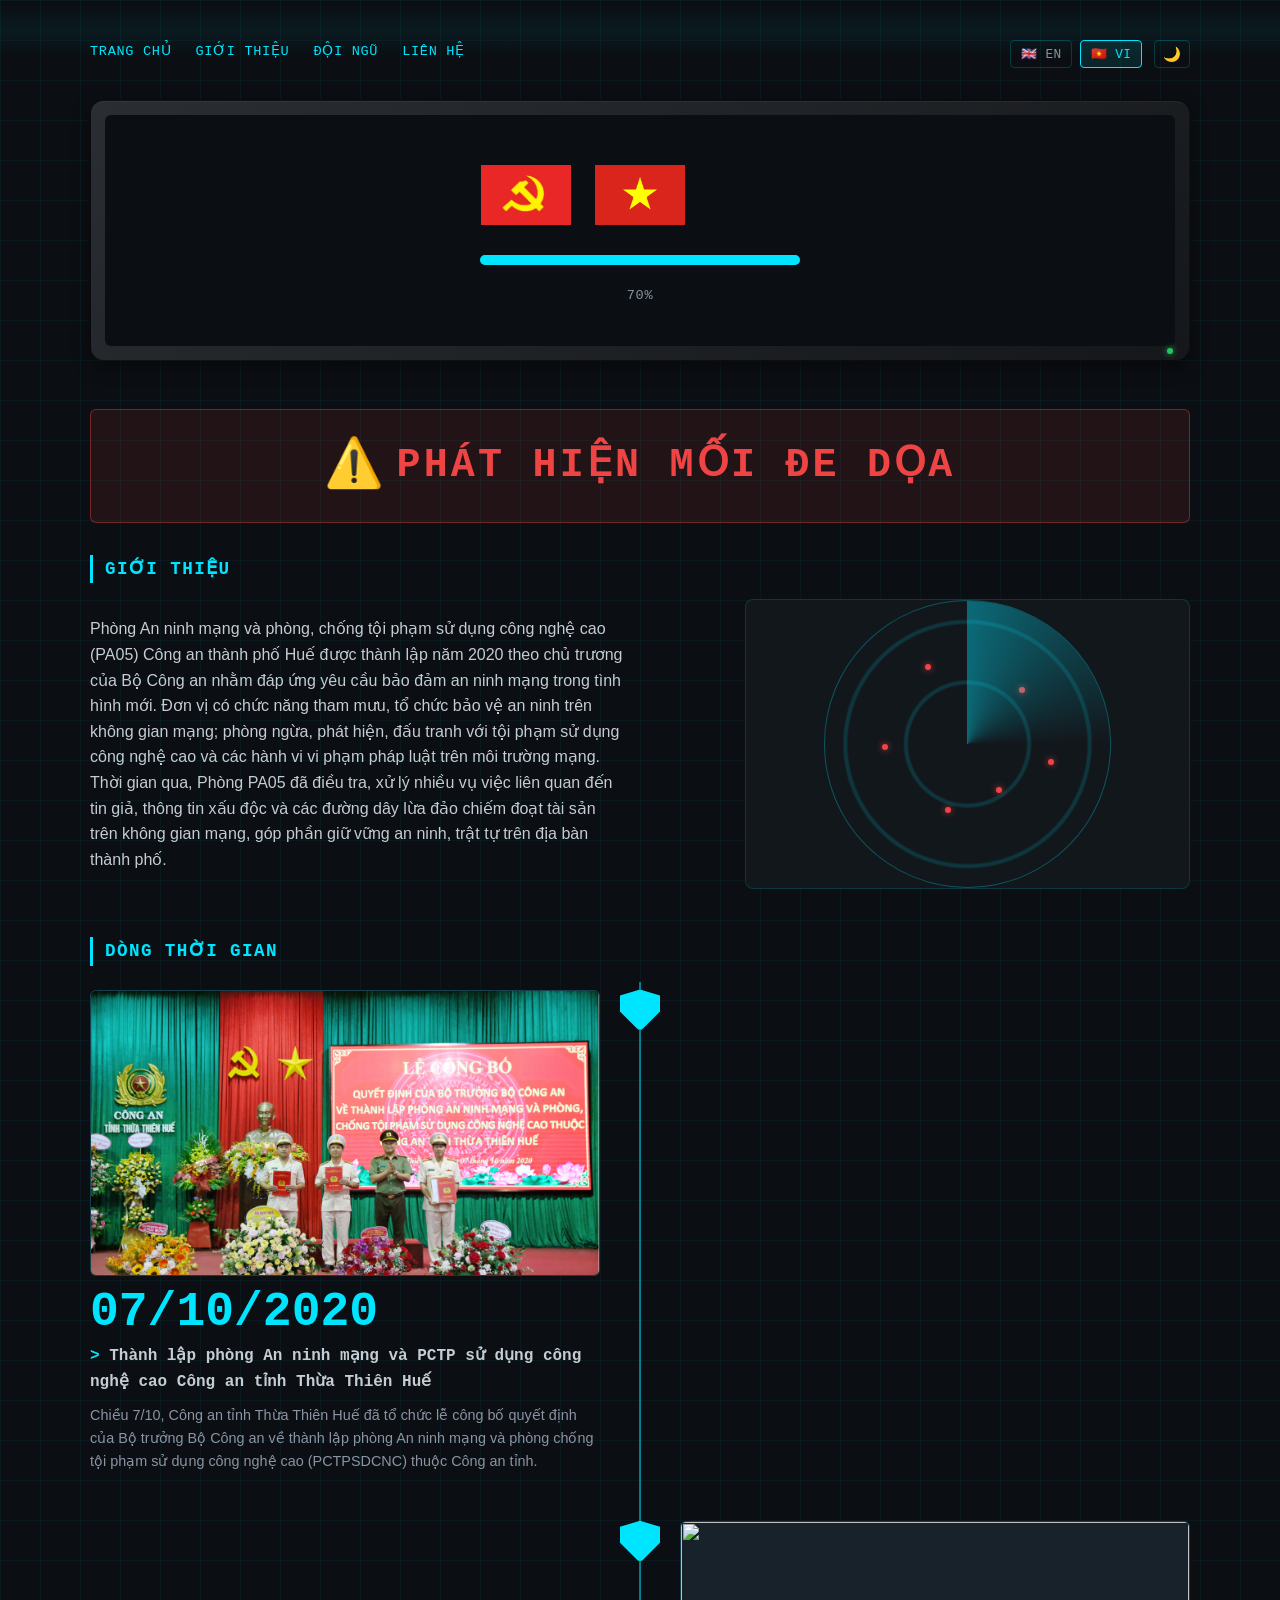
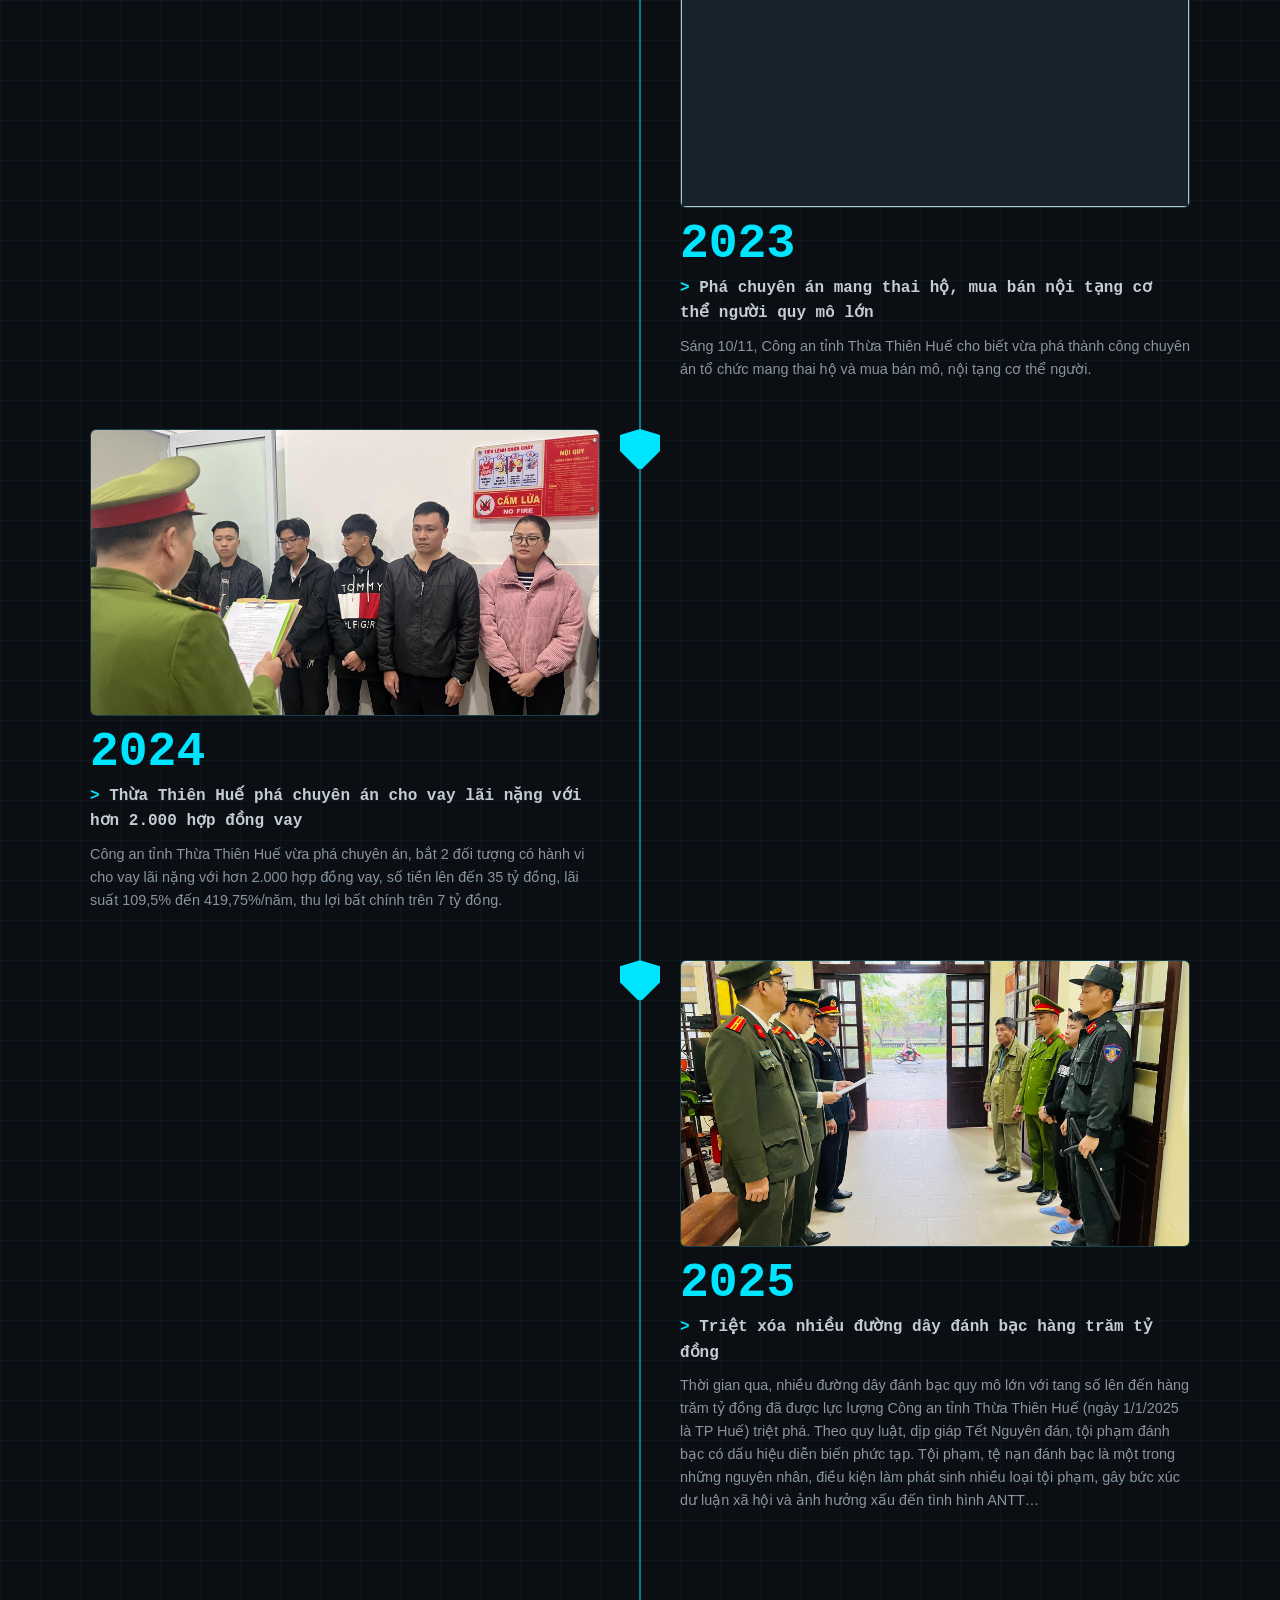
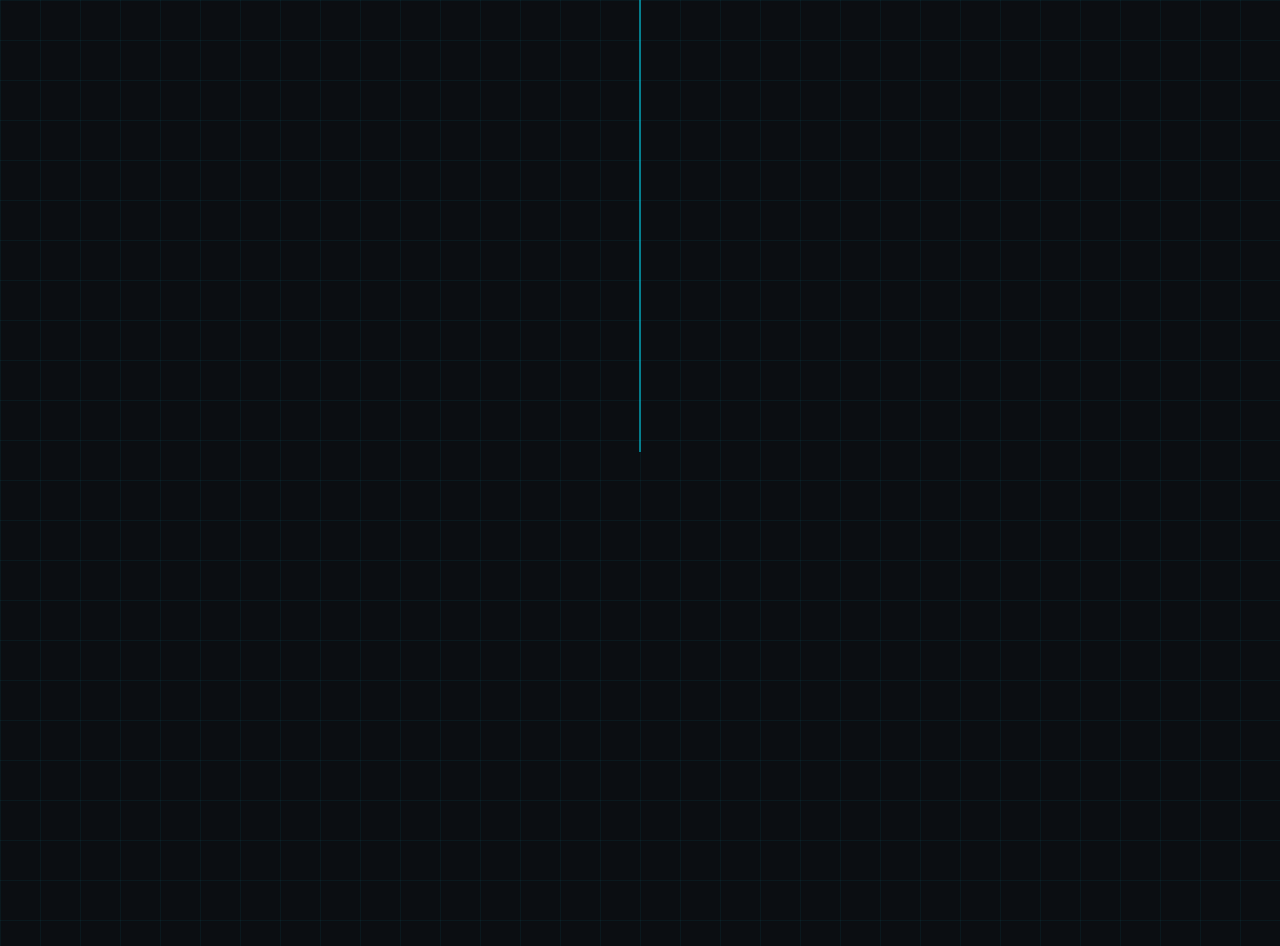
==== commit 34054d6b: "Change email address" ====
--- a/index.html
+++ b/index.html
@@ -465,15 +465,15 @@
         <div class="about-grid">
           <p data-i18n="aboutText">
             Phòng An ninh mạng và phòng, chống tội phạm sử dụng công nghệ cao
-            (PA05) Công an thành phố Huế được thành lập năm 2020 theo chủ
-            trương của Bộ Công an nhằm đáp ứng yêu cầu bảo đảm an ninh mạng
-            trong tình hình mới. Đơn vị có chức năng tham mưu, tổ chức bảo vệ
-            an ninh trên không gian mạng; phòng ngừa, phát hiện, đấu tranh với
-            tội phạm sử dụng công nghệ cao và các hành vi vi phạm pháp luật
-            trên môi trường mạng. Thời gian qua, Phòng PA05 đã điều tra, xử lý
-            nhiều vụ việc liên quan đến tin giả, thông tin xấu độc và các
-            đường dây lừa đảo chiếm đoạt tài sản trên không gian mạng, góp
-            phần giữ vững an ninh, trật tự trên địa bàn thành phố.
+            (PA05) Công an thành phố Huế được thành lập năm 2020 theo chủ trương
+            của Bộ Công an nhằm đáp ứng yêu cầu bảo đảm an ninh mạng trong tình
+            hình mới. Đơn vị có chức năng tham mưu, tổ chức bảo vệ an ninh trên
+            không gian mạng; phòng ngừa, phát hiện, đấu tranh với tội phạm sử
+            dụng công nghệ cao và các hành vi vi phạm pháp luật trên môi trường
+            mạng. Thời gian qua, Phòng PA05 đã điều tra, xử lý nhiều vụ việc
+            liên quan đến tin giả, thông tin xấu độc và các đường dây lừa đảo
+            chiếm đoạt tài sản trên không gian mạng, góp phần giữ vững an ninh,
+            trật tự trên địa bàn thành phố.
           </p>
           <div class="about-visual" aria-hidden="true">
             <div class="radar">
@@ -713,8 +713,8 @@
               <span class="card-number" aria-hidden="true">02</span>
               <h3 data-i18n="team2Title">Đội Hai</h3>
               <p data-i18n="team2CardBlurb">
-                Đội Phòng chống tội phạm sử dụng Không gian vi phạm trật tự,
-                an toàn xã hội
+                Đội Phòng chống tội phạm sử dụng Không gian vi phạm trật tự, an
+                toàn xã hội
               </p>
             </div>
           </a>
@@ -723,8 +723,8 @@
               <span class="card-number" aria-hidden="true">03</span>
               <h3 data-i18n="team3Title">Đội Ba</h3>
               <p data-i18n="team3CardBlurb">
-                Đội Nghiên cứu, phát triển giải pháp và Phục hồi dữ liệu,
-                chứng cứ điện tử
+                Đội Nghiên cứu, phát triển giải pháp và Phục hồi dữ liệu, chứng
+                cứ điện tử
               </p>
             </div>
           </a>
@@ -735,7 +735,7 @@
         <h2 data-i18n="contactHeading">Liên hệ</h2>
         <p>
           <span data-i18n="contactLabel">Liên hệ với chúng tôi:</span>
-          <a href="mailto:pa05@tthu.bca">pa05@tthu.bca</a>
+          <a href="mailto:pa05@tthu.bca">anm.congan@hue.gov.vn</a>
         </p>
       </section>
     </main>
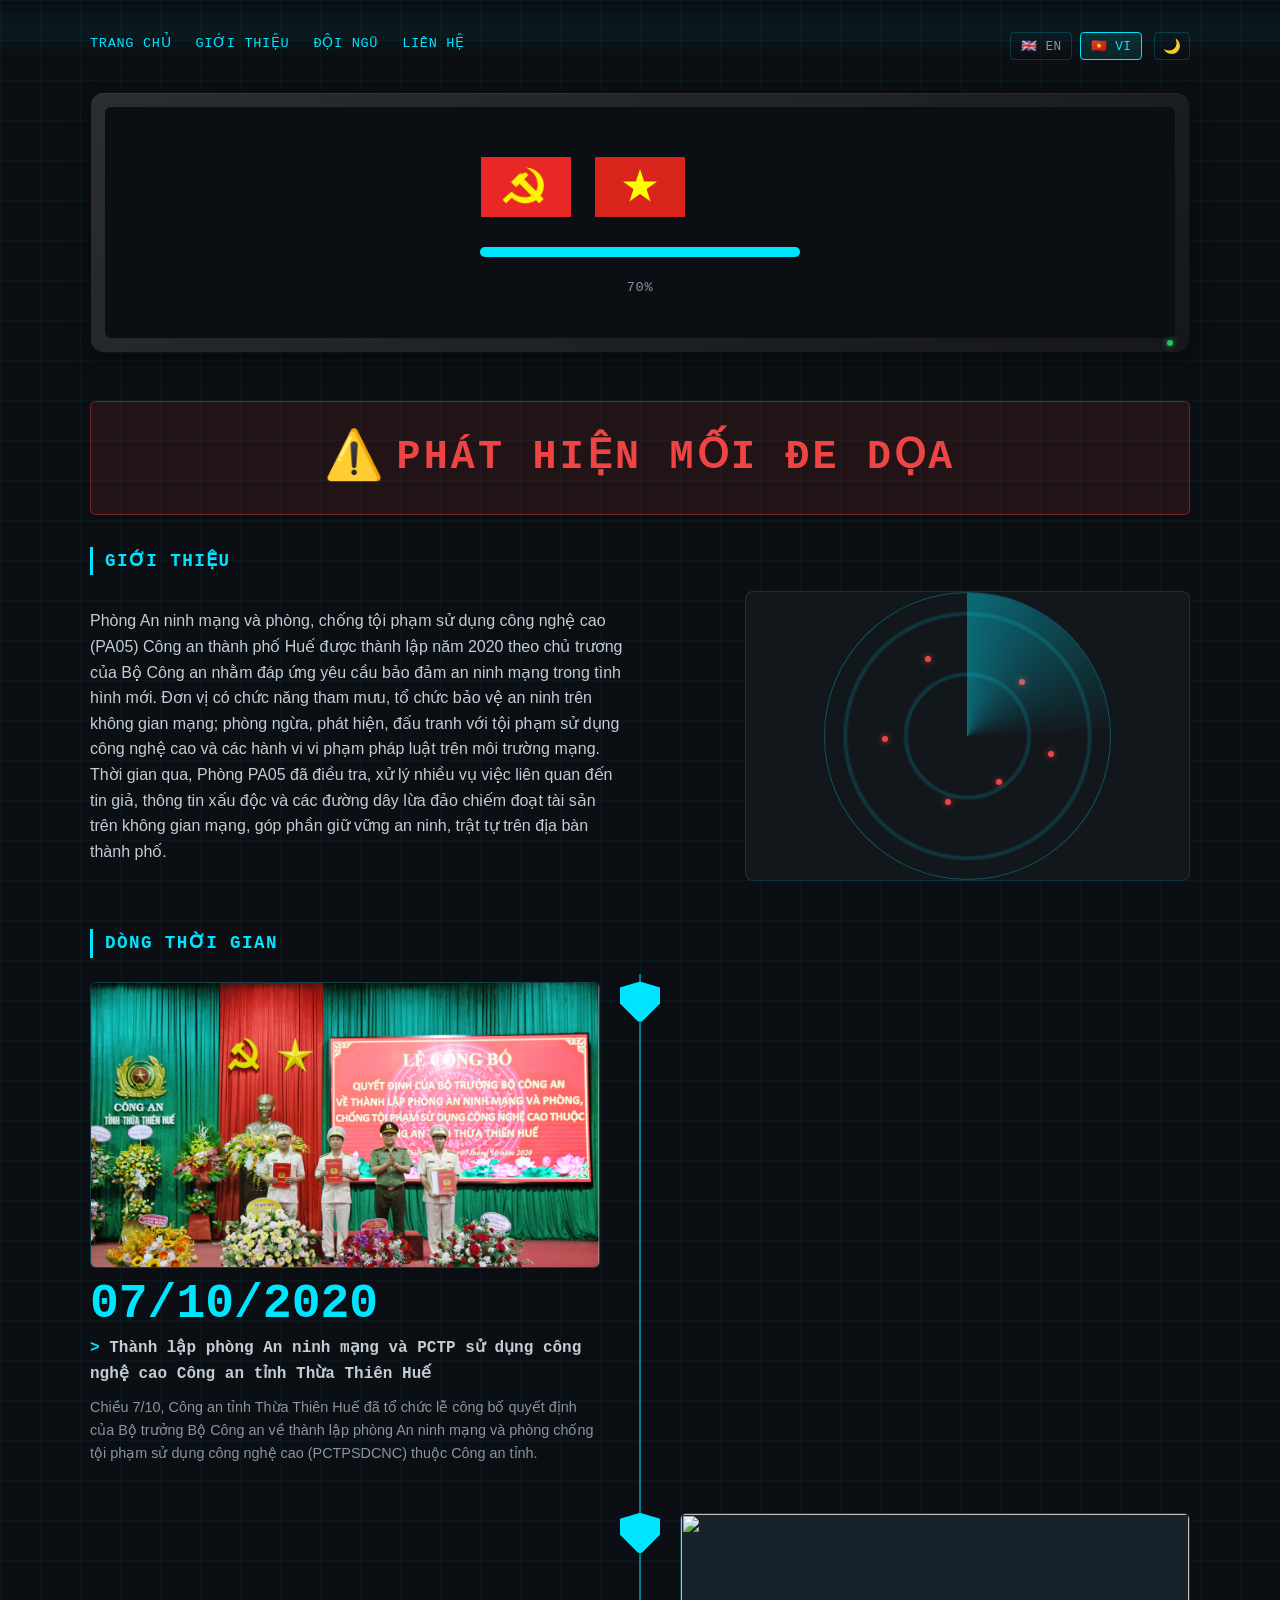
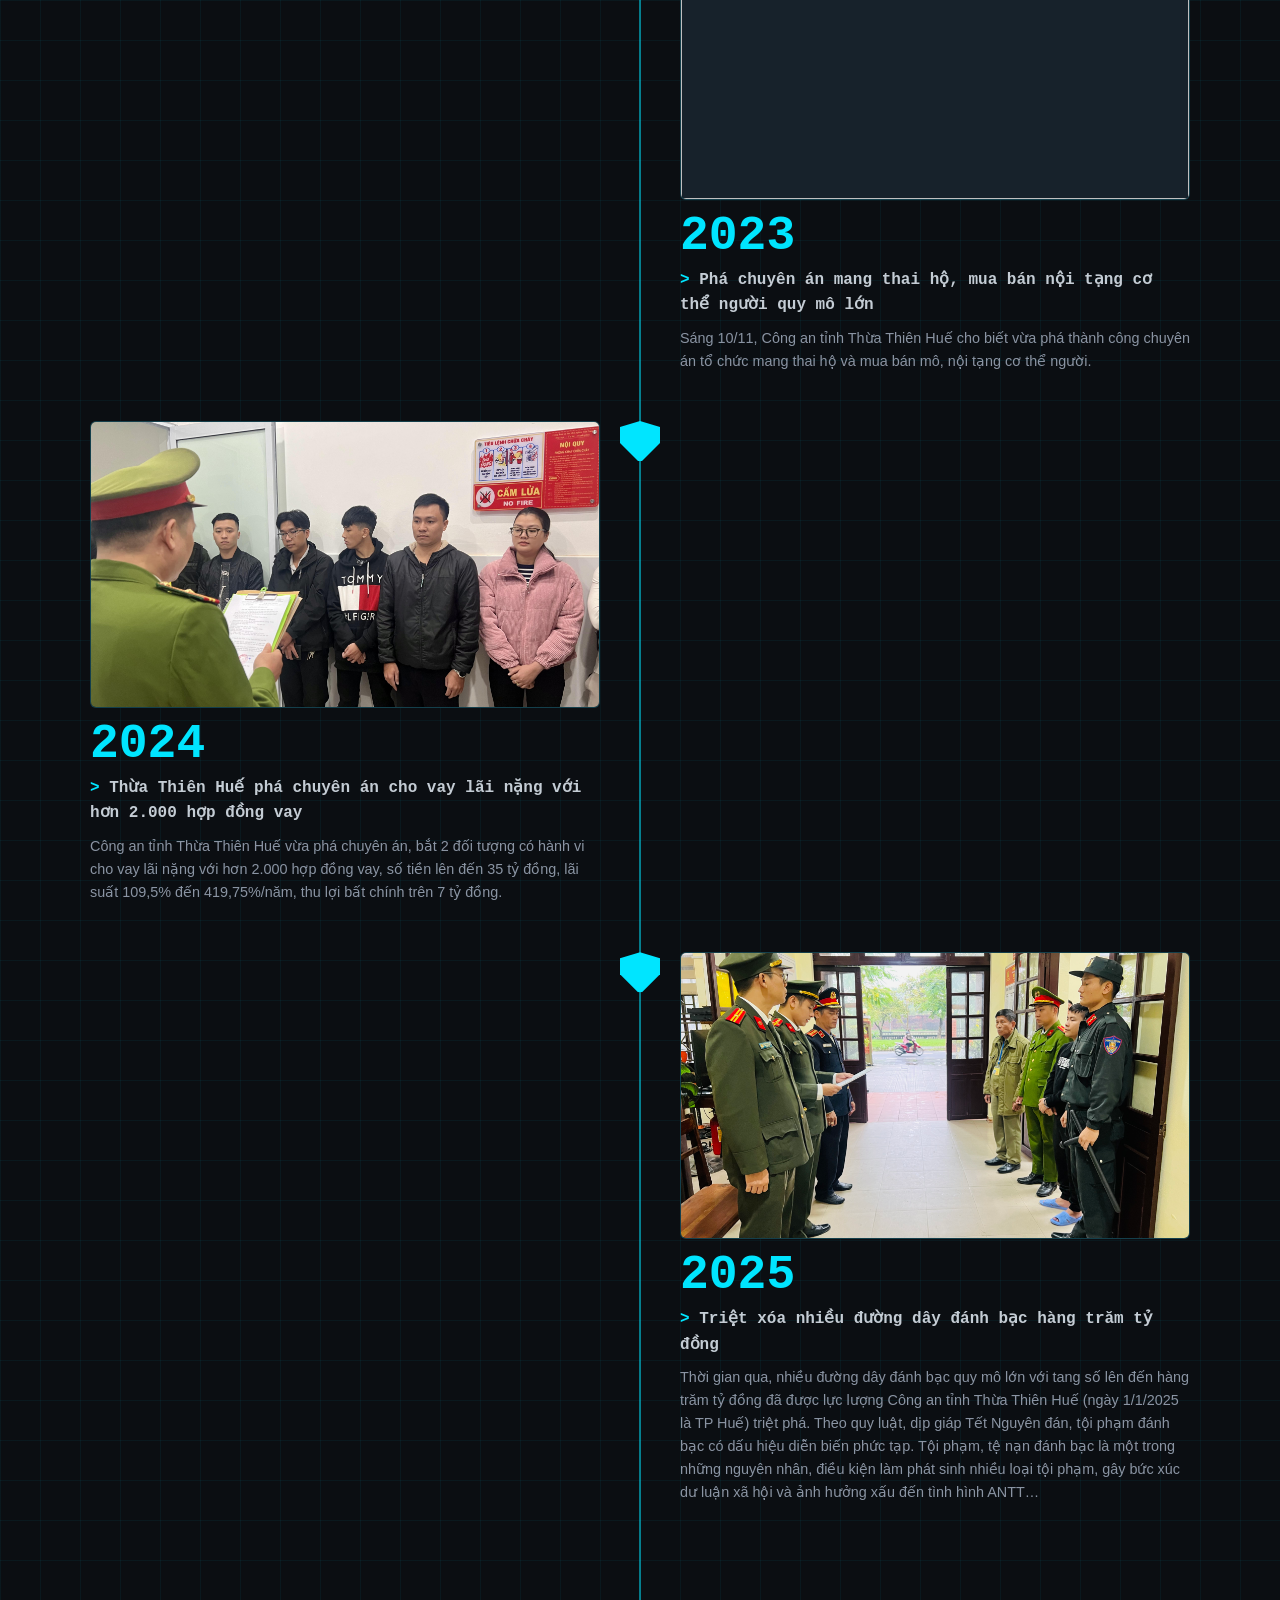
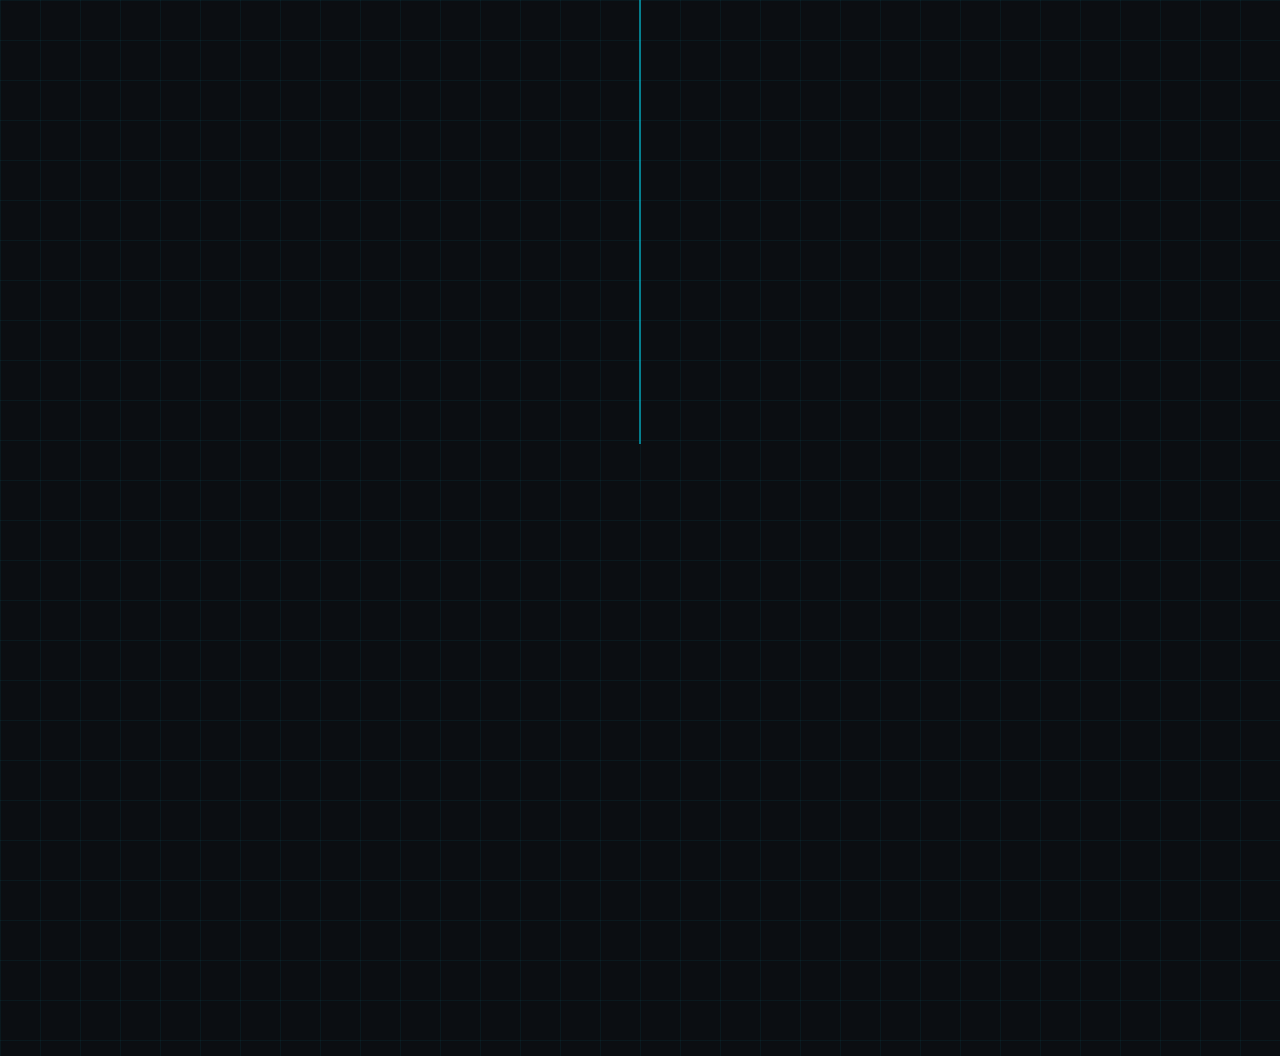
==== commit 3a012543: "Upgrade Footer" ====
--- a/index.html
+++ b/index.html
@@ -730,15 +730,56 @@
           </a>
         </div>
       </section>
-
-      <section id="contact">
-        <h2 data-i18n="contactHeading">Liên hệ</h2>
-        <p>
-          <span data-i18n="contactLabel">Liên hệ với chúng tôi:</span>
-          <a href="mailto:pa05@tthu.bca">anm.congan@hue.gov.vn</a>
+    </main>
+
+    <footer class="site-footer" id="contact">
+      <div class="footer-inner">
+        <div class="footer-columns">
+          <div class="footer-col footer-col--brand">
+            <img
+              class="footer-logo"
+              src="assets/images/logo.png"
+              alt="Phòng PA05 logo"
+            />
+            <div class="footer-brand-text">
+              <span class="footer-office-name" data-i18n="footerDeptName"
+                >Phòng An ninh mạng và Phòng chống tội phạm sử dụng công nghệ
+                cao</span
+              >
+              <span class="footer-office-address" data-i18n="footerAddress"
+                >Công an thành phố Huế, đường Võ Chí Công, phường Vỹ Dạ, thành
+                phố Huế</span
+              >
+            </div>
+          </div>
+
+          <div class="footer-col footer-col--contact">
+            <h3 class="footer-col-heading" data-i18n="contactHeading">
+              Liên hệ
+            </h3>
+            <p class="footer-contact-line">
+              <span data-i18n="contactLabel">Liên hệ với chúng tôi:</span>
+              <a href="mailto:anm.congan@hue.gov.vn">anm.congan@hue.gov.vn</a>
+            </p>
+            <p class="footer-contact-line">
+              <span data-i18n="footerHotlineLabel">Số đường dây nóng:</span>
+              [placeholder]
+            </p>
+            <p class="footer-contact-line">
+              <span data-i18n="footerDutyPhoneLabel"
+                >Số điện thoại trực ban:</span
+              >
+              [placeholder]
+            </p>
+          </div>
+        </div>
+
+        <p class="footer-copyright" data-i18n="footerCopyright">
+          © 2026 Phòng An ninh mạng và phòng, chống tội phạm sử dụng công nghệ
+          cao (PA05) - Công an thành phố Huế
         </p>
-      </section>
-    </main>
+      </div>
+    </footer>
 
     <script src="js/translations.js" defer></script>
     <script src="js/theme-toggle.js" defer></script>
--- a/css/base.css
+++ b/css/base.css
@@ -48,6 +48,7 @@
   color: var(--text);
   font-family: var(--font-sans);
   line-height: 1.6;
+  margin: 0;
   padding: 2rem 1.5rem;
   overflow-wrap: break-word;
   transition:
--- a/css/components.css
+++ b/css/components.css
@@ -1028,3 +1028,101 @@
     margin-bottom: 2rem;
   }
 }
+
+.site-footer {
+  margin: 3rem -1.5rem -2rem;
+  padding: 2.5rem 1.5rem 1.25rem;
+  background-color: var(--bg-hover);
+  border-top: 2px solid var(--accent);
+  transition:
+    background-color 0.3s ease,
+    border-color 0.3s ease;
+}
+
+.footer-inner {
+  max-width: 1100px;
+  width: 100%;
+  margin: 0 auto;
+}
+
+.footer-columns {
+  display: grid;
+  grid-template-columns: 1fr;
+  gap: 2rem;
+  margin-bottom: 2rem;
+}
+
+@media (min-width: 640px) {
+  .footer-columns {
+    grid-template-columns: 2fr 1fr;
+    gap: 2.5rem;
+  }
+}
+
+.footer-col {
+  display: flex;
+  flex-direction: column;
+  gap: 0.6rem;
+}
+
+.footer-col--brand {
+  flex-direction: row;
+  align-items: center;
+  gap: 1.25rem;
+}
+
+.footer-logo {
+  width: 72px;
+  height: auto;
+  display: block;
+  flex-shrink: 0;
+}
+
+.footer-brand-text {
+  display: flex;
+  flex-direction: column;
+  gap: 0.35rem;
+}
+
+.footer-office-name {
+  font-family: var(--font-mono);
+  font-size: 0.95rem;
+  font-weight: 700;
+  text-transform: uppercase;
+  letter-spacing: 0.03em;
+  line-height: 1.4;
+  color: var(--text);
+  text-wrap: balance;
+}
+
+.footer-office-address {
+  font-size: 0.8rem;
+  line-height: 1.4;
+  color: var(--text-muted);
+}
+
+.footer-col-heading {
+  font-size: 0.75rem;
+  font-weight: 700;
+  text-transform: uppercase;
+  letter-spacing: 0.06em;
+  color: var(--text-muted);
+  margin: 0;
+}
+
+.footer-contact-line {
+  font-size: 0.9rem;
+  color: var(--text-muted);
+}
+
+.footer-contact-line a {
+  color: var(--accent);
+}
+
+.footer-copyright {
+  padding-top: 1.5rem;
+  border-top: 1px solid rgba(var(--accent-rgb), 0.15);
+  font-size: 0.75rem;
+  color: var(--text-muted);
+  text-align: center;
+}
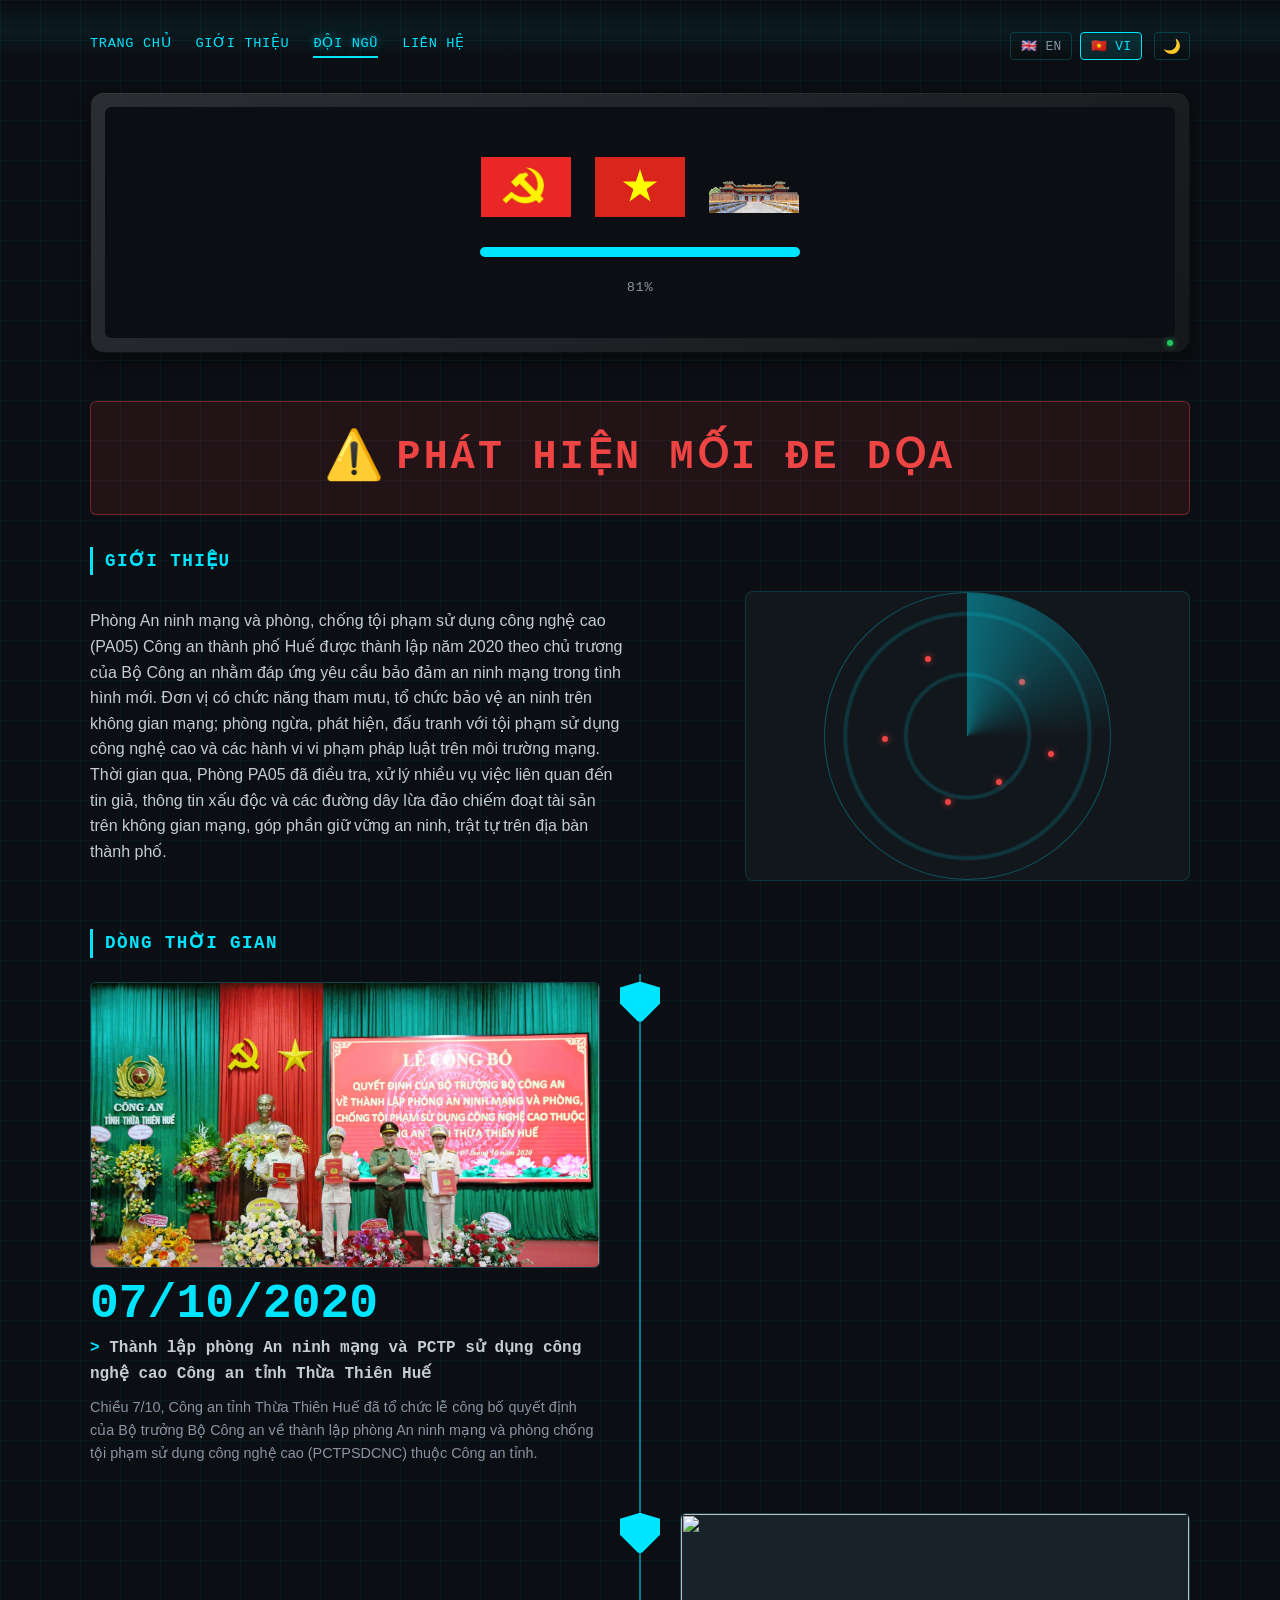
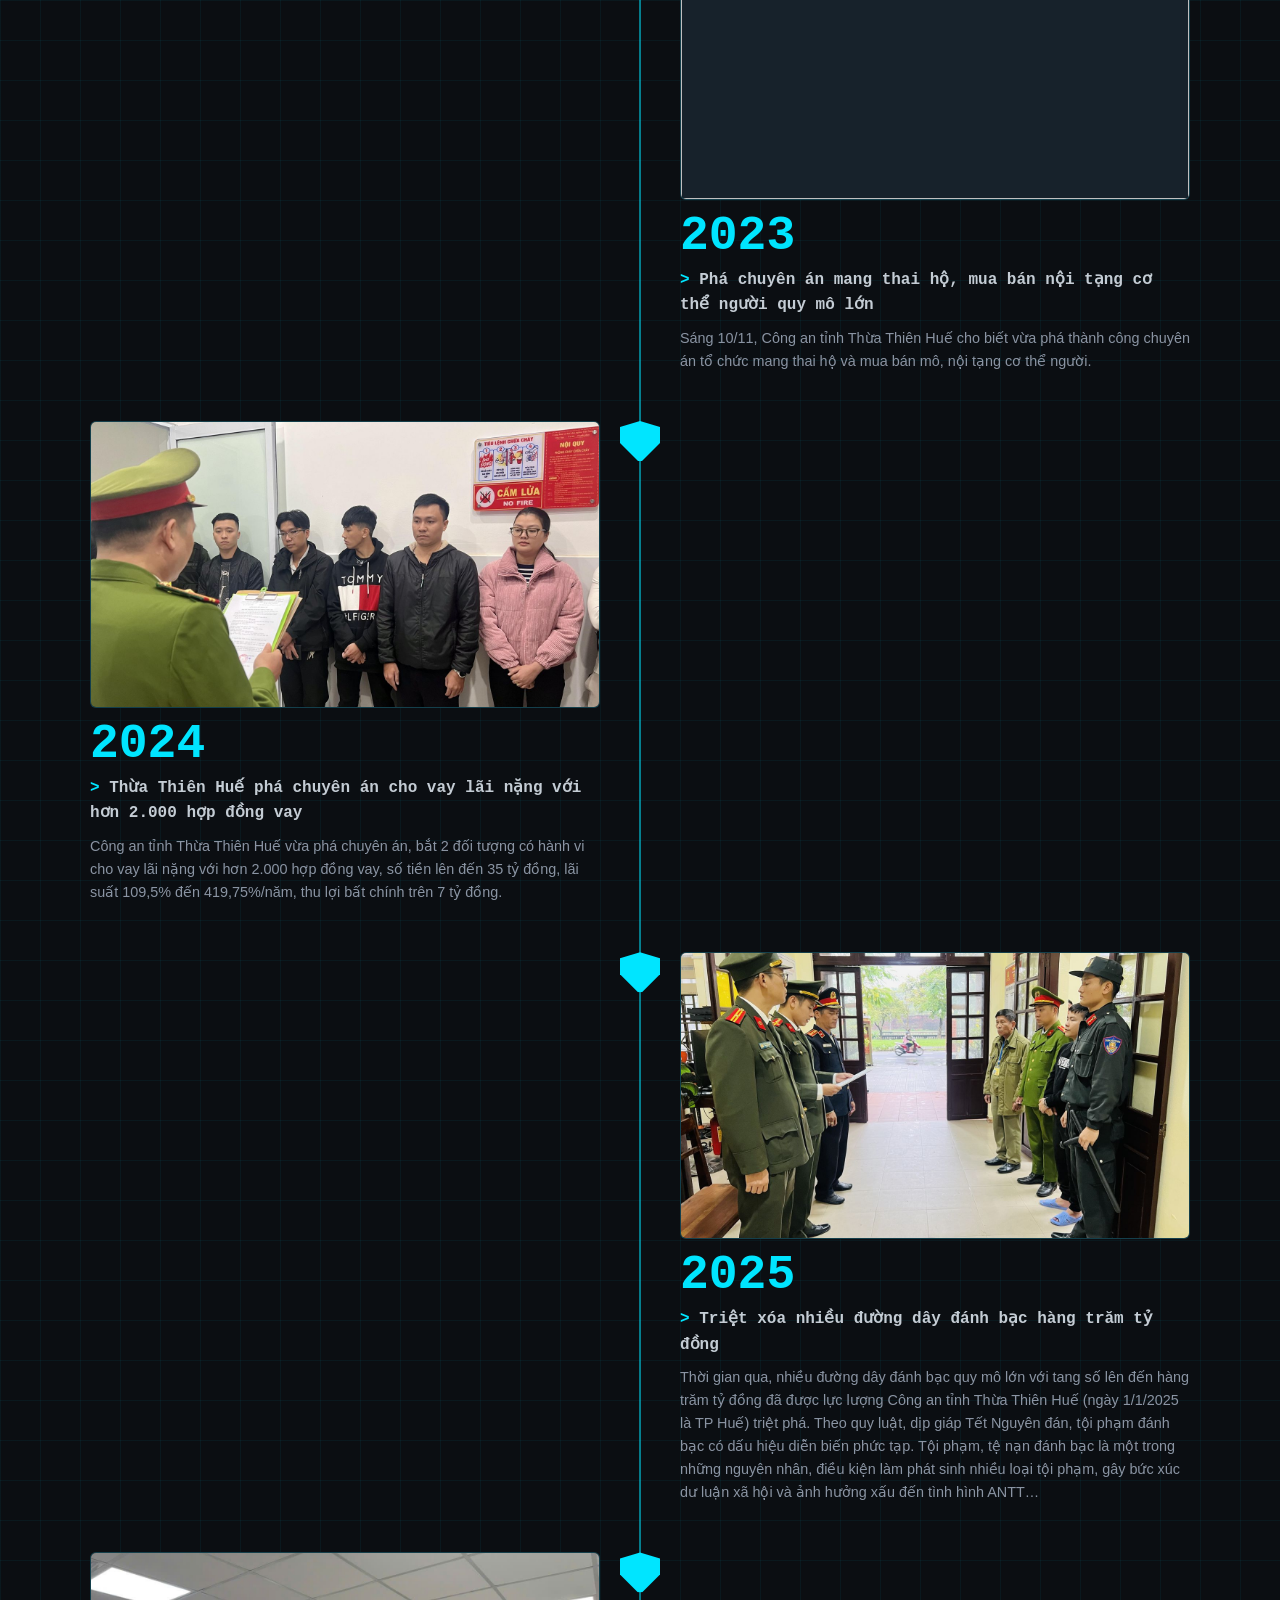
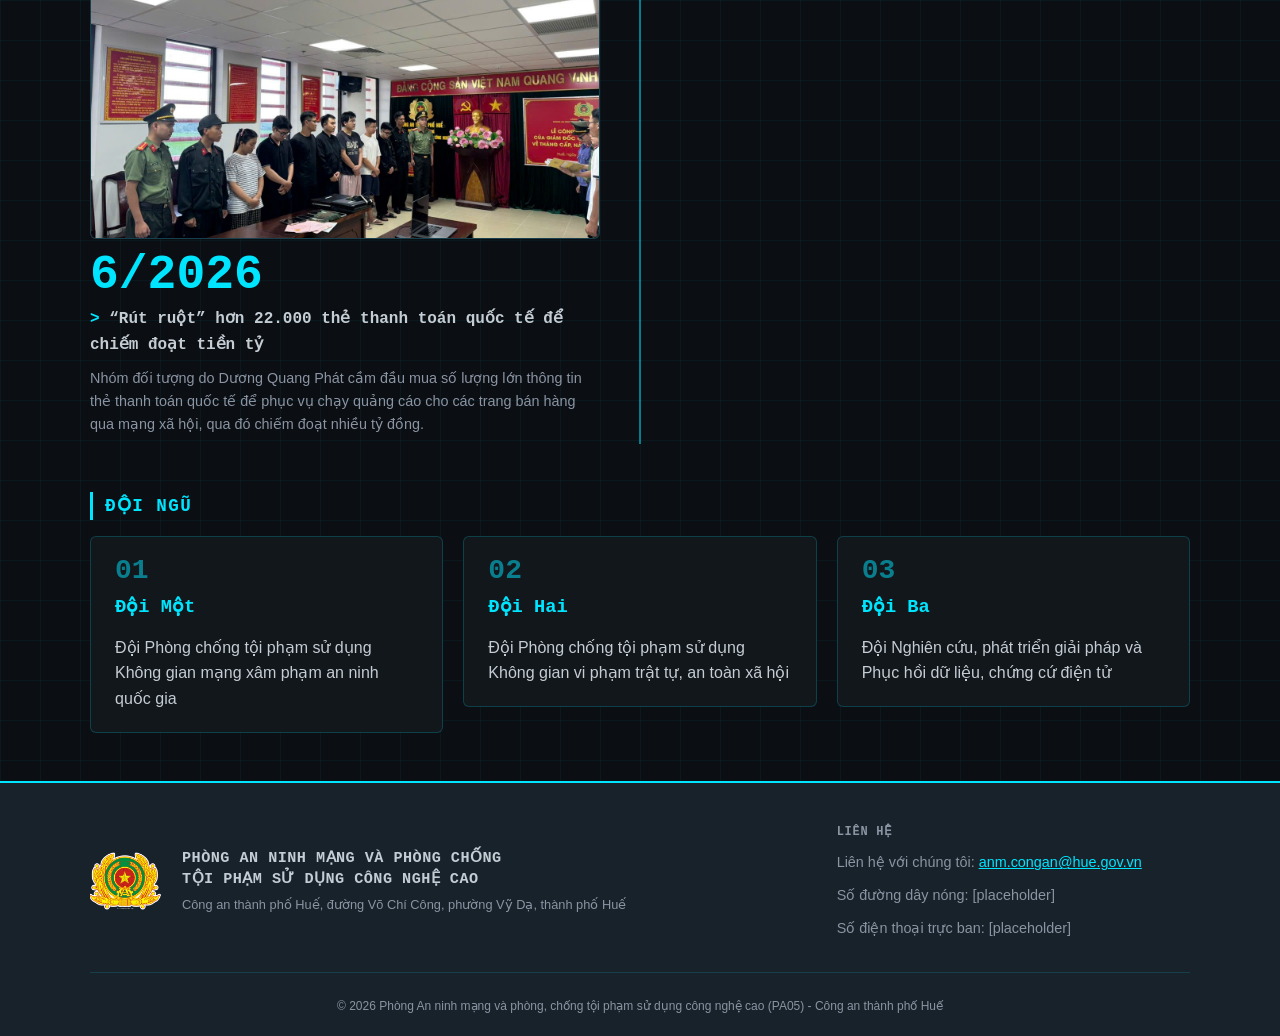
==== commit 7a17e76b: "Compress pictures for better performance" ====
--- a/index.html
+++ b/index.html
@@ -506,11 +506,19 @@
                 <img
                   class="timeline-image-default"
                   src="assets/images/default-1.jpg"
+                  width="1400"
+                  height="1013"
+                  loading="lazy"
+                  decoding="async"
                   alt=""
                 />
                 <img
                   class="timeline-image-hover"
                   src="assets/images/hover-1.jpg"
+                  width="1400"
+                  height="933"
+                  loading="lazy"
+                  decoding="async"
                   alt=""
                   aria-hidden="true"
                 />
@@ -547,11 +555,19 @@
                 <img
                   class="timeline-image-default"
                   src="assets/images/default-2.jpg"
+                  width="1400"
+                  height="933"
+                  loading="lazy"
+                  decoding="async"
                   alt=""
                 />
                 <img
                   class="timeline-image-hover"
                   src="assets/images/hover-2.jpg"
+                  width="1400"
+                  height="1050"
+                  loading="lazy"
+                  decoding="async"
                   alt=""
                   aria-hidden="true"
                 />
@@ -585,11 +601,19 @@
                 <img
                   class="timeline-image-default"
                   src="assets/images/default-3.jpg"
+                  width="1400"
+                  height="1050"
+                  loading="lazy"
+                  decoding="async"
                   alt=""
                 />
                 <img
                   class="timeline-image-hover"
                   src="assets/images/hover-3.jpg"
+                  width="1400"
+                  height="1050"
+                  loading="lazy"
+                  decoding="async"
                   alt=""
                   aria-hidden="true"
                 />
@@ -624,11 +648,19 @@
                 <img
                   class="timeline-image-default"
                   src="assets/images/default-4.jpg"
+                  width="1400"
+                  height="1050"
+                  loading="lazy"
+                  decoding="async"
                   alt=""
                 />
                 <img
                   class="timeline-image-hover"
                   src="assets/images/hover-4.jpg"
+                  width="1400"
+                  height="1050"
+                  loading="lazy"
+                  decoding="async"
                   alt=""
                   aria-hidden="true"
                 />
@@ -665,11 +697,19 @@
                 <img
                   class="timeline-image-default"
                   src="assets/images/default-5.jpg"
+                  width="1280"
+                  height="960"
+                  loading="lazy"
+                  decoding="async"
                   alt=""
                 />
                 <img
                   class="timeline-image-hover"
                   src="assets/images/hover-5.jpg"
+                  width="1400"
+                  height="788"
+                  loading="lazy"
+                  decoding="async"
                   alt=""
                   aria-hidden="true"
                 />
